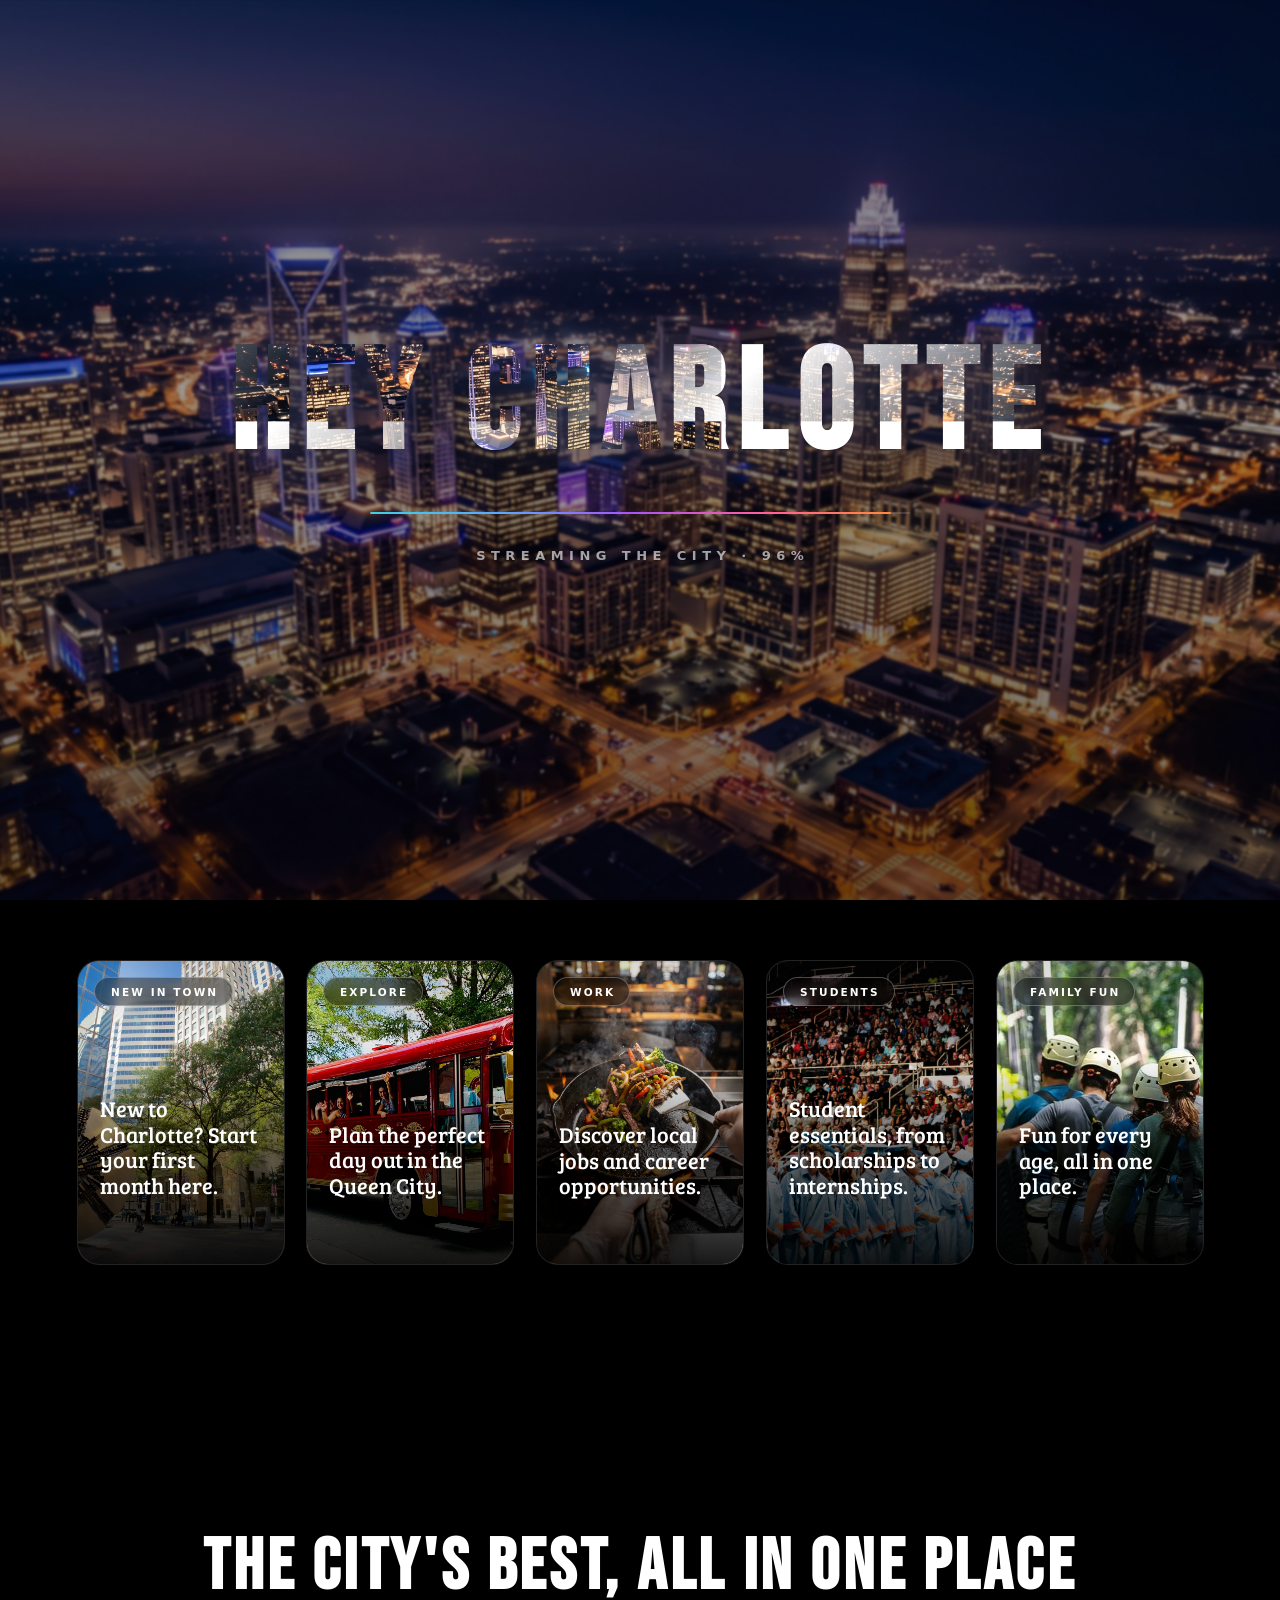
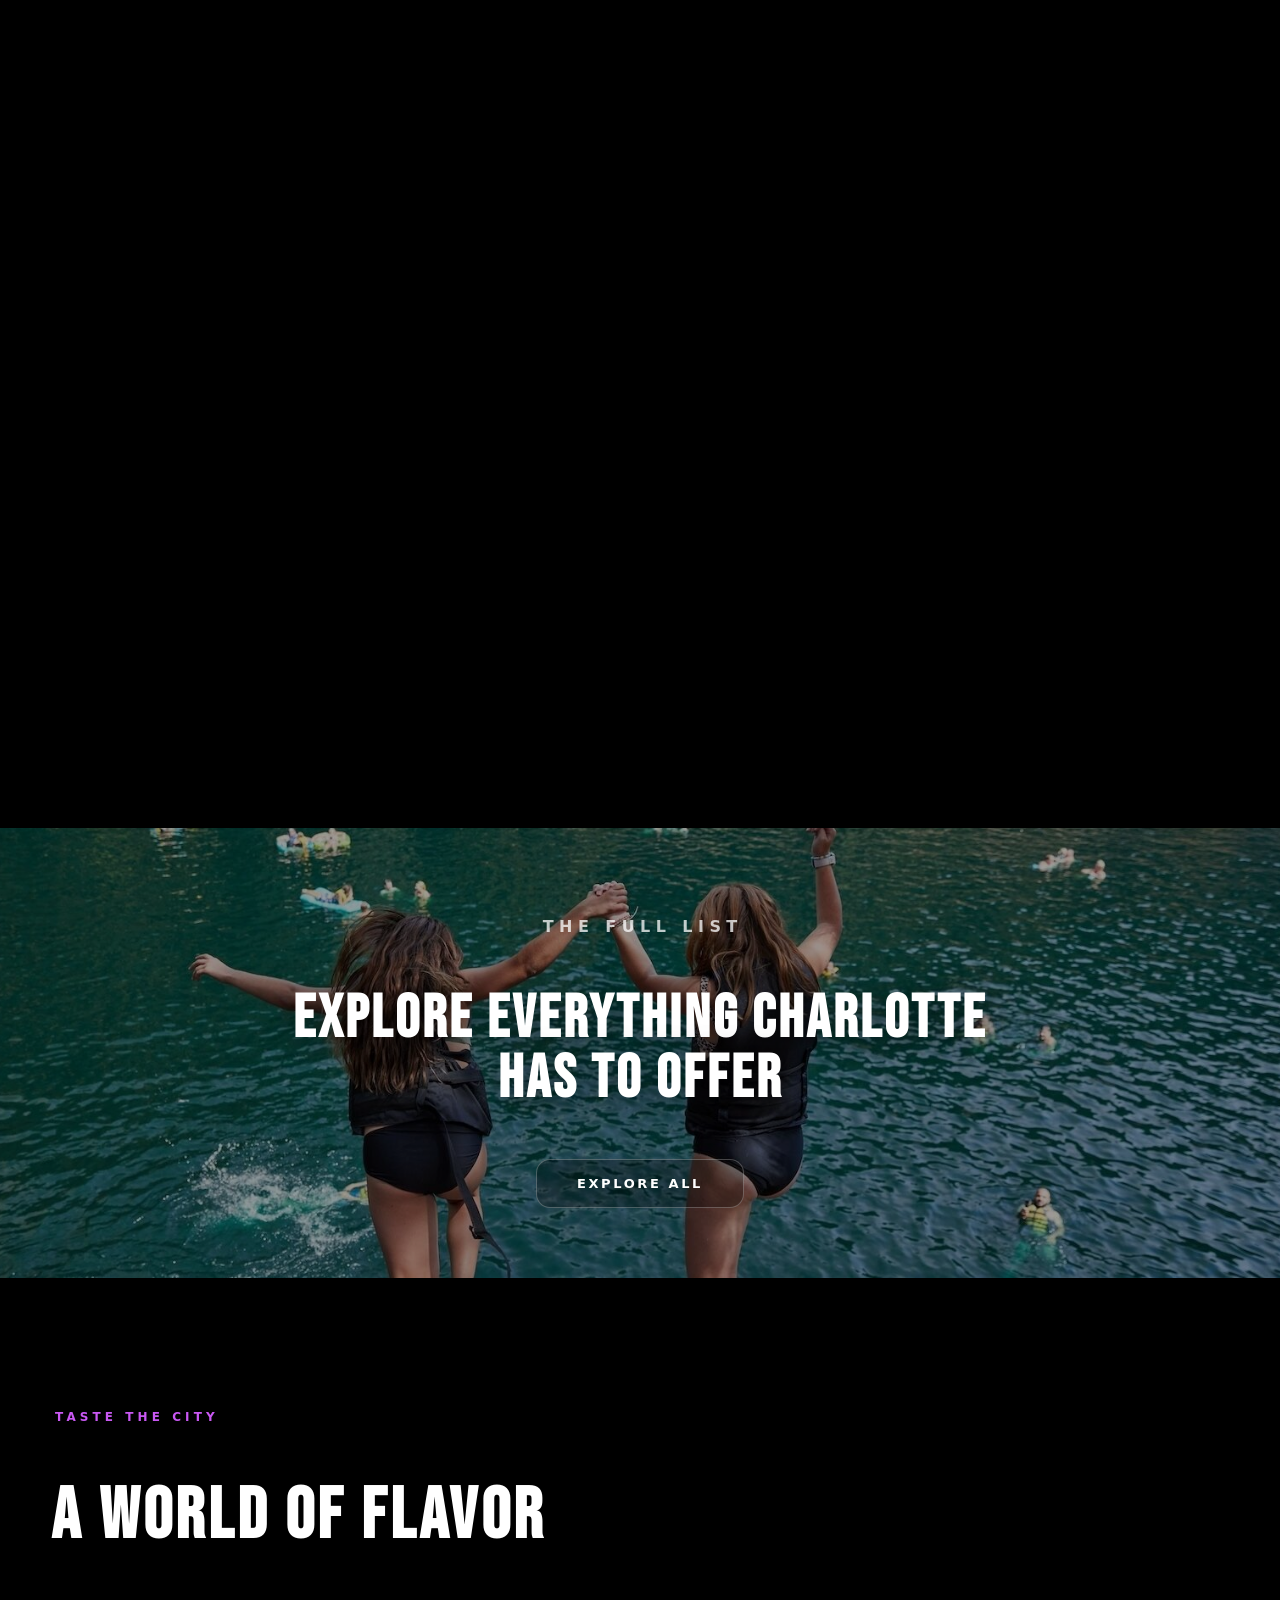
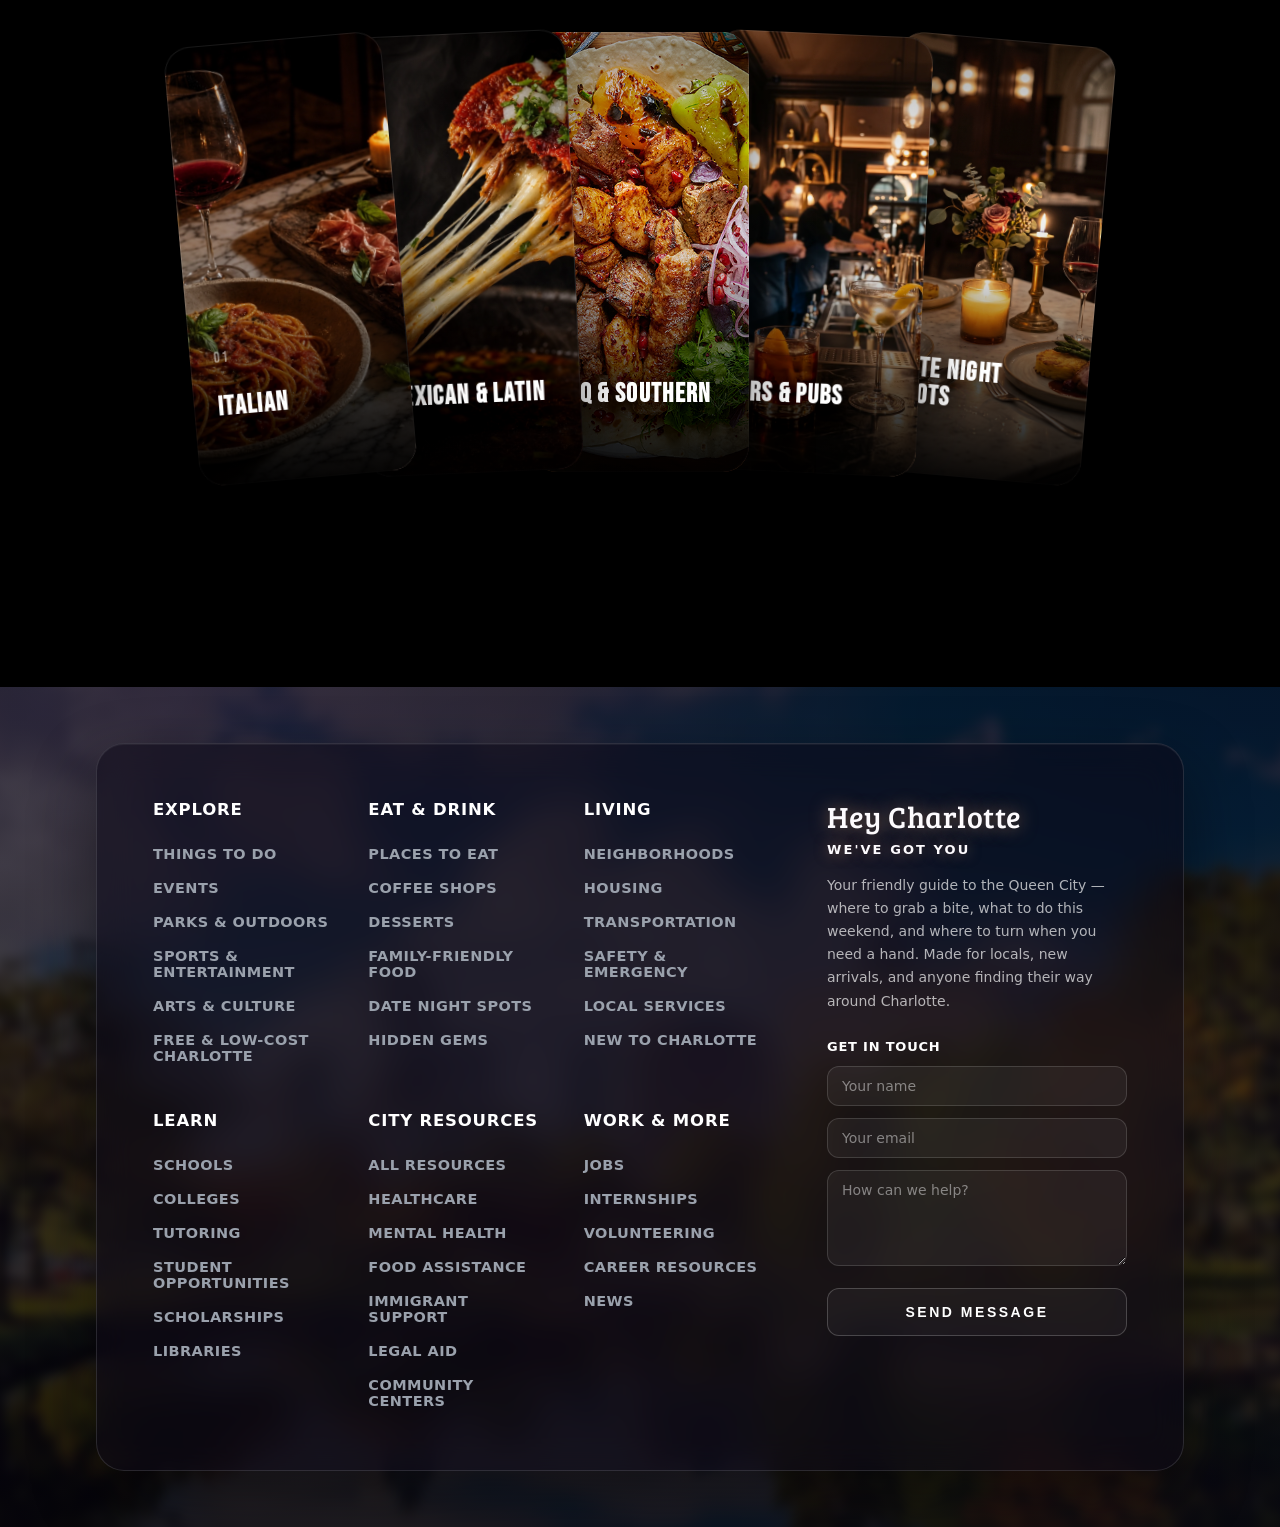
==== index.html @ 3447bddc "Slow down loader progress a bit" ====
<!doctype html>
<html lang="en">
<head>
    <meta charset="UTF-8" />
    <meta name="viewport" content="width=device-width, initial-scale=1.0" />
    <title>Hey Charlotte</title>

    <script async src="https://www.googletagmanager.com/gtag/js?id=G-CY5GRPGCYS"></script>
    <script>
        window.dataLayer = window.dataLayer || [];
        function gtag(){dataLayer.push(arguments);}
        gtag('js', new Date());

        gtag('config', 'G-CY5GRPGCYS');
    </script>

    <script type="application/ld+json">
        {
            "@context": "https://schema.org",
            "@type": "WebSite",
            "name": "Hey Charlotte",
            "alternateName": "HEY CLT",
            "url": "https://www.cltresourcehub.org/"
        }
    </script>

    <link rel="icon" href="/assets/img/icon.jpg" type="image/x-icon">
    <meta name="description" content=
            "Charlotte Resource Hub is a student-developed community resource hub highlighting local services,
            nonprofits, and programs available to residents across Charlotte, North Carolina." />

    <link rel="preconnect" href="https://fonts.googleapis.com">
    <link rel="preconnect" href="https://fonts.gstatic.com" crossorigin>
    <link href="https://fonts.googleapis.com/css2?family=Bebas+Neue&display=swap" rel="stylesheet">
    <link href="https://fonts.googleapis.com/css2?family=Bree+Serif&display=swap" rel="stylesheet">
    <link href="https://fonts.googleapis.com/css2?family=Archivo+Black&display=swap" rel="stylesheet">

    <link rel="stylesheet" href="/assets/css/core/global.css">
    <link rel="preload" href="/assets/img/loader.jpg" as="image" fetchpriority="high">
    <link rel="stylesheet" href="/assets/css/loader.css?v=3">
    <link rel="stylesheet" href="/assets/css/index.css">
    <link rel="stylesheet" href="/assets/css/things.css">
    <link rel="stylesheet" href="/assets/css/home.css">
    <link rel="stylesheet" href="/assets/css/cuisines.css">
    <link rel="stylesheet" href="/assets/css/explore-cta.css">
    <link rel="stylesheet" href="/assets/css/nav.css">
    <link rel="stylesheet" href="/assets/css/footer.css">
    <link rel="stylesheet" href="/assets/css/theme.css">
</head>

<body>

<div class="site-loader" id="siteLoader" style="--loader-img:url('/assets/img/loader.jpg')">
    <div class="loader-bg" aria-hidden="true"></div>
    <div class="loader-veil" aria-hidden="true"></div>
    <div class="loader-title">Hey Charlotte</div>
    <div class="loader-bar"><span id="loaderBarFill"></span></div>
    <div class="loader-status">Streaming the city &middot; <span id="loaderPct">0</span>%</div>
</div>
<script src="/assets/js/loader.js?v=4"></script>

<div class="scroll-progress" aria-hidden="true"><span class="scroll-progress__bar" id="scrollProgressBar"></span></div>

<section class="hero">
    <video id="heroVideoA" class="hero-video is-active" muted playsinline preload="auto" poster="assets/img/last-vid-frame.jpg">
        <source src="/assets/img/clt.mp4" type="video/mp4">
    </video>
    <video id="heroVideoB" class="hero-video" muted playsinline preload="auto">
        <source src="/assets/img/clt3.mp4" type="video/mp4">
    </video>

    <div id="siteNav"></div>

    <div class="hero-lyrics" id="heroLyrics" aria-hidden="true"></div>

    <div class="hero-controls">
        <button class="hero-ctrl" id="soundToggle" type="button" aria-label="Toggle sound" aria-pressed="false">
            <span class="ctrl-icon ctrl-icon--a">
                <svg viewBox="0 0 24 24" aria-hidden="true">
                    <path d="M4 9v6h4l5 4V5L8 9H4z" fill="currentColor"/>
                    <path d="M16 9.5l4 5M20 9.5l-4 5" fill="none" stroke="currentColor" stroke-width="2" stroke-linecap="round"/>
                </svg>
            </span>
            <span class="ctrl-icon ctrl-icon--b">
                <span class="eq" aria-hidden="true"><i></i><i></i><i></i><i></i></span>
            </span>
        </button>

        <button class="hero-ctrl" id="playToggle" type="button" aria-label="Pause or play video" aria-pressed="true">
            <span class="ctrl-icon ctrl-icon--a">
                <svg viewBox="0 0 24 24" aria-hidden="true">
                    <rect x="6" y="5" width="4" height="14" rx="1.5" fill="currentColor"/>
                    <rect x="14" y="5" width="4" height="14" rx="1.5" fill="currentColor"/>
                </svg>
            </span>
            <span class="ctrl-icon ctrl-icon--b">
                <svg viewBox="0 0 24 24" aria-hidden="true">
                    <path d="M8 5v14l11-7L8 5z" fill="currentColor"/>
                </svg>
            </span>
        </button>
    </div>

    <button class="hero-explore" id="heroExplore" type="button" aria-label="Explore">
        <span class="hero-explore__label">Explore</span>
        <span class="hero-explore__line" aria-hidden="true"></span>
    </button>
</section>

<section class="services" id="services" aria-label="Quick links">
    <div class="services-inner">
        <div class="services-grid" data-reveal-group>
            <a class="service-card" href="pages/home/new-to-charlotte.html">
                <span class="service-media" style="--svc-img:url('/assets/img/home/new-to-charlotte.jpg'); --svc-fallback:linear-gradient(160deg, #12244e, #000 78%)"></span>
                <span class="service-tag">New in Town</span>
                <div class="service-body">
                    <h3>New to Charlotte? Start your first month here.</h3>
                    <span class="service-go">Get Started
                        <svg viewBox="0 0 24 24" aria-hidden="true"><path d="M5 12h14M13 6l6 6-6 6" fill="none" stroke="currentColor" stroke-width="2" stroke-linecap="round" stroke-linejoin="round"/></svg>
                    </span>
                </div>
            </a>
            <a class="service-card" href="pages/home/visiting.html">
                <span class="service-media" style="--svc-img:url('/assets/img/home/tour.jpg'); --svc-fallback:linear-gradient(160deg, #123a4e, #000 78%)"></span>
                <span class="service-tag">Explore</span>
                <div class="service-body">
                    <h3>Plan the perfect day out in the Queen City.</h3>
                    <span class="service-go">Plan a Tour
                        <svg viewBox="0 0 24 24" aria-hidden="true"><path d="M5 12h14M13 6l6 6-6 6" fill="none" stroke="currentColor" stroke-width="2" stroke-linecap="round" stroke-linejoin="round"/></svg>
                    </span>
                </div>
            </a>
            <a class="service-card" href="pages/home/jobs.html">
                <span class="service-media" style="--svc-img:url('/assets/img/home/job.png'); --svc-fallback:linear-gradient(160deg, #124e2c, #000 78%)"></span>
                <span class="service-tag">Work</span>
                <div class="service-body">
                    <h3>Discover local jobs and career opportunities.</h3>
                    <span class="service-go">Find Work
                        <svg viewBox="0 0 24 24" aria-hidden="true"><path d="M5 12h14M13 6l6 6-6 6" fill="none" stroke="currentColor" stroke-width="2" stroke-linecap="round" stroke-linejoin="round"/></svg>
                    </span>
                </div>
            </a>
            <a class="service-card" href="pages/home/students.html">
                <span class="service-media" style="--svc-img:url('/assets/img/home/students2.jpg'); --svc-fallback:linear-gradient(160deg, #124e2c, #000 78%)"></span>
                <span class="service-tag">Students</span>
                <div class="service-body">
                    <h3>Student essentials, from scholarships to internships.</h3>
                    <span class="service-go">Student Life
                        <svg viewBox="0 0 24 24" aria-hidden="true"><path d="M5 12h14M13 6l6 6-6 6" fill="none" stroke="currentColor" stroke-width="2" stroke-linecap="round" stroke-linejoin="round"/></svg>
                    </span>
                </div>
            </a>
            <a class="service-card" href="pages/home/family-fun.html">
                <span class="service-media" style="--svc-img:url('/assets/img/home/family-fun.jpg'); --svc-fallback:linear-gradient(160deg, #124e2c, #000 78%)"></span>
                <span class="service-tag">Family Fun</span>
                <div class="service-body">
                    <h3>Fun for every age, all in one place.</h3>
                    <span class="service-go">SEE WHAT'S HAPPENING
                        <svg viewBox="0 0 24 24" aria-hidden="true"><path d="M5 12h14M13 6l6 6-6 6" fill="none" stroke="currentColor" stroke-width="2" stroke-linecap="round" stroke-linejoin="round"/></svg>
                    </span>
                </div>
            </a>
        </div>
    </div>
</section>

<section class="things" id="thingsToDo" aria-labelledby="thingsTitle">
    <div class="things-inner">
        <div class="things-head things-head--center" data-reveal>
            <div class="things-titlewrap">
                <h2 class="things-title" id="thingsTitle">The City's Best, All In One Place</h2>
            </div>
        </div>
        <div class="things-bar" data-reveal>
            <a class="things-seeall" href="pages/explore.html">
                <span>See All</span>
                <svg viewBox="0 0 24 24" aria-hidden="true"><path d="M5 12h14M13 6l6 6-6 6" fill="none" stroke="currentColor" stroke-width="2" stroke-linecap="round" stroke-linejoin="round"/></svg>
            </a>
        </div>

        <div class="things-grid" data-reveal-group>
            <a class="things-card things-card--sm" href="pages/things-to-do.html" style="--card-accent:#FF1493; --card-fallback:linear-gradient(160deg, #3a1240, #07060D 75%)">
                <span class="things-media" style="--card-img:url('/assets/img/things/carowinds.jpg')"></span>
                <span class="things-cat">After Dark</span>
                <div class="things-card-body">
                    <h3>Carowinds Nights</h3>
                </div>
            </a>
            <a class="things-card things-card--sm" href="pages/things-to-do.html" style="--card-accent:#FFC400; --card-fallback:linear-gradient(160deg, #4e2a12, #07060D 75%)">
                <span class="things-media" style="--card-img:url('/assets/img/things/south-park.jpg')"></span>
                <span class="things-cat">Shopping</span>
                <div class="things-card-body">
                    <h3>A Guide to SouthPark</h3>
                </div>
            </a>

            <a class="things-card things-card--feature" href="pages/things-to-do.html" style="--card-accent:#00F5FF; --card-fallback:linear-gradient(160deg, #12244e, #07060D 75%)">
                <span class="things-media" style="--card-img:url('/assets/img/things/50-things-to-do-summer.png')"></span>
                <span class="things-cat">Things to Do</span>
                <div class="things-card-body">
                    <h3>45 of the Hottest Things to Do This Summer</h3>
                </div>
            </a>

            <a class="things-card things-card--sm" href="pages/parks-outdoors.html" style="--card-accent:#00FFD5; --card-fallback:linear-gradient(160deg, #123a4e, #07060D 75%)">
                <span class="things-media" style="--card-img:url('/assets/img/things/whitewater.jpg')"></span>
                <span class="things-cat">Outdoors</span>
                <div class="things-card-body">
                    <h3>Experience the Whitewater Center</h3>
                </div>
            </a>
            <a class="things-card things-card--sm" href="pages/sports-entertainment.html" style="--card-accent:#FF6A00; --card-fallback:linear-gradient(160deg, #4e1212, #07060D 75%)">
                <span class="things-media" style="--card-img:url('/assets/img/things/nascar.png')"></span>
                <span class="things-cat">Racing</span>
                <div class="things-card-body">
                    <h3>A Day at the Speedway</h3>
                </div>
            </a>
        </div>
    </div>
</section>

<section class="explore-cta" aria-labelledby="exploreCtaTitle">
    <div class="explore-cta__bg" aria-hidden="true"></div>
    <div class="explore-cta__inner" data-reveal>
        <p class="explore-cta__eyebrow">The Full List</p>
        <h2 id="exploreCtaTitle">Explore Everything Charlotte Has To Offer</h2>
        <a class="explore-cta__btn" href="pages/explore.html">
            Explore All
        </a>
    </div>
</section>

<section class="cuisines" id="cuisines" aria-labelledby="cuisinesTitle">
    <div class="cuisines-inner">
        <div class="cuisines-head" data-reveal>
            <p class="cuisines-eyebrow">Taste The City</p>
            <h2 class="cuisines-title" id="cuisinesTitle">A World of Flavor</h2>
        </div>

        <div class="cuisines-stack">
            <a class="cuisine-card" href="pages/places-to-eat.html?cuisine=italian" style="--cz-fallback:linear-gradient(160deg, #6b2f14, #0a0a0a 80%)">
                <span class="cuisine-media" style="--cz-img:url('/assets/img/cuisines/italian.jpg')"></span>
                <div class="cuisine-body">
                    <span class="cuisine-num">01</span>
                    <h3>Italian</h3>
                    <span class="cuisine-go">Explore <svg viewBox="0 0 24 24" aria-hidden="true"><path d="M5 12h14M13 6l6 6-6 6" fill="none" stroke="currentColor" stroke-width="2" stroke-linecap="round" stroke-linejoin="round"/></svg></span>
                </div>
            </a>
            <a class="cuisine-card" href="pages/places-to-eat.html?cuisine=mexican-latin" style="--cz-fallback:linear-gradient(160deg, #4e3a12, #0a0a0a 80%)">
                <span class="cuisine-media" style="--cz-img:url('/assets/img/cuisines/mexican.jpg')"></span>
                <div class="cuisine-body">
                    <span class="cuisine-num">02</span>
                    <h3>Mexican & Latin</h3>
                    <span class="cuisine-go">Explore <svg viewBox="0 0 24 24" aria-hidden="true"><path d="M5 12h14M13 6l6 6-6 6" fill="none" stroke="currentColor" stroke-width="2" stroke-linecap="round" stroke-linejoin="round"/></svg></span>
                </div>
            </a>
            <a class="cuisine-card" href="pages/places-to-eat.html?cuisine=eastern-european" style="--cz-fallback:linear-gradient(160deg, #4e2412, #0a0a0a 80%)">
                <span class="cuisine-media" style="--cz-img:url('/assets/img/cuisines/russian.jpg')"></span>
                <div class="cuisine-body">
                    <span class="cuisine-num">03</span>
                    <h3>BBQ & Southern</h3>
                    <span class="cuisine-go">Explore <svg viewBox="0 0 24 24" aria-hidden="true"><path d="M5 12h14M13 6l6 6-6 6" fill="none" stroke="currentColor" stroke-width="2" stroke-linecap="round" stroke-linejoin="round"/></svg></span>
                </div>
            </a>
            <a class="cuisine-card" href="pages/places-to-eat.html?cuisine=american" style="--cz-fallback:linear-gradient(160deg, #2f2f2f, #0a0a0a 80%)">
                <span class="cuisine-media" style="--cz-img:url('/assets/img/cuisines/bar.jpg')"></span>
                <div class="cuisine-body">
                    <span class="cuisine-num">04</span>
                    <h3>Bars & Pubs</h3>
                    <span class="cuisine-go">Explore <svg viewBox="0 0 24 24" aria-hidden="true"><path d="M5 12h14M13 6l6 6-6 6" fill="none" stroke="currentColor" stroke-width="2" stroke-linecap="round" stroke-linejoin="round"/></svg></span>
                </div>
            </a>
            <a class="cuisine-card" href="pages/places-to-eat.html?cuisine=asian" style="--cz-fallback:linear-gradient(160deg, #14324e, #0a0a0a 80%)">
                <span class="cuisine-media" style="--cz-img:url('/assets/img/cuisines/date-night.png')"></span>
                <div class="cuisine-body">
                    <span class="cuisine-num">05</span>
                    <h3>Date Night Spots</h3>
                    <span class="cuisine-go">Explore <svg viewBox="0 0 24 24" aria-hidden="true"><path d="M5 12h14M13 6l6 6-6 6" fill="none" stroke="currentColor" stroke-width="2" stroke-linecap="round" stroke-linejoin="round"/></svg></span>
                </div>
            </a>
        </div>
    </div>
</section>

<!--<section class="events" id="featuredEvents" aria-labelledby="eventsTitle">-->
<!--    <div class="events-inner">-->
<!--        <div class="events-head" data-reveal>-->
<!--            <h2 class="events-title" id="eventsTitle">Featured Events</h2>-->
<!--        </div>-->
<!--        <div class="events-rule" aria-hidden="true" data-reveal></div>-->

<!--        <div class="events-grid" data-reveal-group>-->
<!--            <a class="event-card" href="pages/events.html">-->
<!--                <span class="event-date"><strong>JUL</strong><span>Weekends</span></span>-->
<!--                <div class="event-body">-->
<!--                    <h3>River Jam</h3>-->
<!--                    <p>Free outdoor concerts on the river all summer long, with food trucks and sunset paddling.</p>-->
<!--                </div>-->
<!--            </a>-->
<!--            <a class="event-card" href="pages/events.html">-->
<!--                <span class="event-date"><strong>AUG</strong><span>16–17</span></span>-->
<!--                <div class="event-body">-->
<!--                    <h3>Charlotte Pride Festival &amp; Parade</h3>-->
<!--                    <p>One of the Southeast's largest pride celebrations takes over Uptown with two days of music and community.</p>-->
<!--                </div>-->
<!--            </a>-->
<!--            <a class="event-card" href="pages/events.html">-->
<!--                <span class="event-date"><strong>SEP</strong><span>4–7</span></span>-->
<!--                <div class="event-body">-->
<!--                    <h3>Yiasou Greek Festival</h3>-->
<!--                    <p>A Labor Day weekend tradition of Greek food, dancing, and music at Holy Trinity Cathedral.</p>-->
<!--                </div>-->
<!--            </a>-->
<!--            <a class="event-card" href="pages/events.html">-->
<!--                <span class="event-date"><strong>SEP</strong><span>18–20</span></span>-->
<!--                <div class="event-body">-->
<!--                    <h3>Festival In The Park</h3>-->
<!--                    <p>Local artists, makers, and live performances fill Freedom Park for one of the city's oldest festivals.</p>-->
<!--                </div>-->
<!--            </a>-->
<!--            <a class="event-card" href="pages/events.html">-->
<!--                <span class="event-date"><strong>OCT</strong><span>11</span></span>-->
<!--                <div class="event-body">-->
<!--                    <h3>Bank Of America Roval 400</h3>-->
<!--                    <p>NASCAR playoff weekend on the Roval — road course meets oval at Charlotte Motor Speedway.</p>-->
<!--                </div>-->
<!--            </a>-->
<!--            <a class="event-card" href="pages/events.html">-->
<!--                <span class="event-date"><strong>OCT</strong><span>Weekends</span></span>-->
<!--                <div class="event-body">-->
<!--                    <h3>Carolina Renaissance Festival</h3>-->
<!--                    <p>Jousting, turkey legs, and a 16th-century village return for weekends through late November.</p>-->
<!--                </div>-->
<!--            </a>-->
<!--        </div>-->
<!--    </div>-->
<!--</section>-->

<div id="siteFooter"></div>

<button class="to-top" id="toTop" type="button" aria-label="Back to top">
    <svg viewBox="0 0 24 24" aria-hidden="true"><path d="M12 19V5M6 11l6-6 6 6" fill="none" stroke="currentColor" stroke-width="2" stroke-linecap="round" stroke-linejoin="round"/></svg>
</button>

<script src="/assets/js/core/includes.footer.js" defer></script>
<script src="/assets/js/core/includes.nav.js" defer></script>
<script src="/assets/js/hero/hero-video.js" defer></script>
<script src="/assets/js/hero/hero-scroll.js" defer></script>
<script src="/assets/js/hero/hero-lyrics.js" defer></script>
<script src="/assets/js/home.js" defer></script>
<script src="/assets/js/theme.js" defer></script>

</body>
</html>
---- assets/css/core/global.css ----
:root{
    --blue:#163a73;
    --blue2:#0a1f44;
    --give:#e8b24f;
    --involved:#1f5aa8;

    /* borders used in newsletter form */
    --hub-newsletter-border: rgba(255,255,255,.38);
    --hub-newsletter-border-hover: rgba(255,255,255,.55);
    --hub-newsletter-border-focus: rgba(255,255,255,.85);

    /* Layout */
    --max:1200px;
    --pad:clamp(16px,3vw,28px);
    --font: ui-sans-serif, system-ui, -apple-system, Segoe UI, Roboto, Arial, sans-serif;
}

*{
    box-sizing:border-box;
}

body{
    margin:0;
    font-family:var(--font);
    background:#000;
}

html, body{
    overflow-x: hidden;
}

a{
    text-decoration: none;
    color: inherit;
}

.container{
    width:min(var(--max), calc(100% - 2*var(--pad)));
    margin:0 auto;
}

.sr-only{
    position:absolute;
    width:1px;
    height:1px;
    padding:0;
    margin:-1px;
    overflow:hidden;
    clip:rect(0,0,0,0);
    white-space:nowrap;
    border:0;
}

.hidden {
    display: none !important;
}

.btn{
    height:42px;
    padding:0 18px;
    font-weight:900;
    font-size:13px;
    text-transform:uppercase;
    border:none;
}

body.no-hero .hero-top{
    background: transparent;
    position: sticky;
    top: 0;
    z-index: 999;
    isolation: isolate;
}

body.no-hero .hero-top::before{
    content:"";
    position:absolute;
    inset:0;
    z-index:-2;

    background:
            linear-gradient(
                    90deg,
                    rgba(0,0,0,.58) 0%,
                    rgba(0,0,0,.34) 45%,
                    rgba(0,0,0,.18) 75%,
                    rgba(0,0,0,.10) 100%
            ),
            url("/assets/img/homepage1.jpg") top center / 120% no-repeat;

    transform: scale(1.06);
    filter: saturate(1.06) contrast(1.06) blur(7px);
}

body.no-hero .hero-top::after{
    content:"";
    position:absolute;
    inset:0;
    z-index:-1;

    background: rgba(0,0,0,.42);
    backdrop-filter: blur(26px);
    -webkit-backdrop-filter: blur(26px);

    box-shadow:
            0 18px 40px rgba(0,0,0,.30),
            inset 0 1px 0 rgba(255,255,255,.08);
}

html { scroll-behavior: smooth; }
---- assets/css/loader.css ----
.site-loader{
    position:fixed;
    inset:0;
    z-index:10001;
    display:flex;
    flex-direction:column;
    align-items:center;
    justify-content:center;
    gap:34px;
    background:#08040f;
    overflow:hidden;
    transition:opacity .6s ease, visibility .6s ease;
    --p:0;
}

.site-loader.done{
    opacity:0;
    visibility:hidden;
    pointer-events:none;
}

body.is-loading{
    overflow:hidden;
}

.loader-bg{
    position:absolute;
    inset:0;
    z-index:0;
    background-image:var(--loader-img);
    background-size:cover;
    background-position:center;
    opacity:calc(var(--p) * 0.9);
    filter:blur(calc((1 - var(--p)) * 26px)) saturate(calc(0.7 + var(--p) * 0.4));
    transform:scale(calc(1.1 - var(--p) * 0.1));
    will-change:opacity, filter, transform;
}

.loader-bg::after{
    content:"";
    position:absolute;
    inset:0;
    background:linear-gradient(180deg, rgba(8,4,15,.5) 0%, rgba(8,4,15,.28) 45%, rgba(8,4,15,.55) 100%);
}

.loader-veil{
    position:absolute;
    inset:0;
    z-index:1;
    pointer-events:none;
    overflow:hidden;
}

.loader-veil::before{
    content:"";
    position:absolute;
    top:0;
    left:0;
    width:300%;
    height:300%;
    background-image:linear-gradient(135deg,
    rgba(8,4,15,0) 0%,
    rgba(8,4,15,0) 38%,
    #08040f 58%,
    #08040f 100%);
    transform:translate3d(calc((var(--p) - 1) * 66.6667%), calc((var(--p) - 1) * 66.6667%), 0);
    will-change:transform;
}

.loader-title{
    position:relative;
    z-index:2;
    font-family:"Bebas Neue", "Archivo Black", system-ui, sans-serif;
    font-size:clamp(56px, 11vw, 150px);
    font-weight:700;
    letter-spacing:.08em;
    line-height:1;
    text-transform:uppercase;
    white-space:nowrap;
    background-image:
            linear-gradient(135deg,
            #ffffff 0%, #ffffff 14%,
            rgba(255,255,255,0) 28%, rgba(255,255,255,0) 42%,
            #ffffff 56%, #ffffff 70%,
            rgba(255,255,255,0) 84%, rgba(255,255,255,0) 92%,
            #ffffff 100%),
            var(--loader-img);
    background-size:300% 300%, cover;
    background-position:120% 120%, center;
    background-repeat:repeat, no-repeat;
    -webkit-background-clip:text;
    background-clip:text;
    -webkit-text-fill-color:transparent;
    color:transparent;
    filter:drop-shadow(0 0 26px rgba(140,165,255,.25)) drop-shadow(0 6px 30px rgba(0,0,0,.5));
    animation:loaderImgWave 5s linear infinite;
}

@keyframes loaderImgWave{
    from{ background-position:120% 120%, center; }
    to{ background-position:-60% -60%, center; }
}

.loader-bar{
    position:relative;
    z-index:2;
    width:min(46vw, 540px);
    height:2px;
    border-radius:2px;
    background:rgba(255,255,255,.14);
    overflow:hidden;
}

.loader-bar span{
    display:block;
    height:100%;
    width:100%;
    border-radius:inherit;
    background:linear-gradient(90deg, #3fd0e0, #5aa9ff, #a855f7, #ff5f9e, #ff8a3d);
    transform:scaleX(0);
    transform-origin:left center;
    will-change:transform;
}

.loader-status{
    position:relative;
    z-index:2;
    font-family:system-ui, "Segoe UI", sans-serif;
    font-size:13px;
    font-weight:800;
    letter-spacing:.42em;
    text-indent:.42em;
    text-transform:uppercase;
    color:rgba(255,255,255,.62);
    text-shadow:0 2px 14px rgba(0,0,0,.6);
}

@media (prefers-reduced-motion: reduce){
    .loader-title{ animation:none; background-position:50% 50%, center; }
}
---- assets/css/index.css ----
.hero{
    position: relative;
    min-height: 100svh;
    overflow: hidden;
    background:#000;
    display: flex;
    flex-direction: column;
}

.hero-video{
    position:absolute;
    inset:0;
    width:100%;
    height:100%;
    object-fit:cover;
    z-index:0;
    pointer-events:none;
    filter: saturate(1.05) contrast(1.05);
    opacity:0;
    transition:opacity .7s ease;
}

.hero-video.is-active{
    opacity:1;
}

.hero::before{
    content:"";
    position:absolute;
    inset:0;
    z-index:1;
    pointer-events:none;
    background:
            linear-gradient(
                    90deg,
                    rgba(0,0,0,.75) 0%,
                    rgba(0,0,0,.45) 35%,
                    rgba(0,0,0,.15) 65%,
                    rgba(0,0,0,.05) 100%
            );
}

.hero::after{
    content:"";
    position:absolute;
    inset:0;
    z-index:2;
    pointer-events:none;
    background:
            radial-gradient(1200px 600px at 30% 30%, rgba(232,178,79,.12), transparent 55%),
            radial-gradient(900px 500px at 70% 80%, rgba(22,58,115,.18), transparent 60%),
            radial-gradient(1400px 800px at 50% 50%, rgba(0,0,0,.05), rgba(0,0,0,.55));
}

.hero-controls{
    position:absolute;
    left:28px;
    bottom:28px;
    z-index:5;
    display:flex;
    gap:14px;
    pointer-events:auto;
}

.hero-ctrl{
    position:relative;
    width:52px;
    height:52px;
    border-radius:50%;
    border:1.5px solid rgba(255,255,255,.25);
    background:rgba(22,12,38,.42);
    backdrop-filter:blur(10px);
    color:#fff;
    cursor:pointer;
    display:grid;
    place-items:center;
    box-shadow:0 10px 26px rgba(0,0,0,.35);
    transition:transform .2s ease, background .2s ease, border-color .2s ease, box-shadow .2s ease;
    animation:ctrlFloat 3.4s ease-in-out infinite;
}

.hero-ctrl:nth-of-type(2){
    animation-delay:-1.7s;
}

.hero-ctrl:hover{
    border-color:#F0A868;
    background:rgba(34,24,14,.5);
    box-shadow:0 12px 30px rgba(0,0,0,.4), 0 0 24px rgba(240,168,104,.4);
}

@keyframes ctrlFloat{
    0%, 100%{ transform:scale(1); }
    50%{ transform:scale(1.06); }
}


#soundToggle.is-alt{
    border-color:#F0A868;
    box-shadow:0 12px 30px rgba(0,0,0,.32), 0 0 20px rgba(240,168,104,.5);
}

.hero-ctrl:focus-visible{
    outline:2px solid rgba(232,178,79,.9);
    outline-offset:3px;
}

.hero-ctrl.pop{
    animation:ctrlPop .34s ease;
}

@keyframes ctrlPop{
    0%{ transform:scale(1); }
    40%{ transform:scale(.84); }
    100%{ transform:scale(1); }
}

.ctrl-icon{
    position:absolute;
    inset:0;
    display:grid;
    place-items:center;
    transition:opacity .28s ease, transform .28s ease;
}

.ctrl-icon svg{
    width:22px;
    height:22px;
    display:block;
}

.ctrl-icon--b{
    opacity:0;
    transform:rotate(-90deg) scale(.55);
}

.hero-ctrl.is-alt .ctrl-icon--a{
    opacity:0;
    transform:rotate(90deg) scale(.55);
}

.hero-ctrl.is-alt .ctrl-icon--b{
    opacity:1;
    transform:rotate(0) scale(1);
}

.eq{
    display:flex;
    align-items:flex-end;
    gap:2.5px;
    height:20px;
}

.eq i{
    width:3px;
    height:100%;
    border-radius:2px;
    background:linear-gradient(180deg, #F7C39A 0%, #E8933F 100%);
    transform:scaleY(.3);
    transform-origin:bottom;
}

.hero-ctrl.is-alt .eq i{
    animation:eqBar .9s ease-in-out infinite;
}

.hero-ctrl.is-alt .eq i:nth-child(1){ animation-duration:.72s; animation-delay:-.20s; }
.hero-ctrl.is-alt .eq i:nth-child(2){ animation-duration:1.08s; animation-delay:-.42s; }
.hero-ctrl.is-alt .eq i:nth-child(3){ animation-duration:.84s; animation-delay:-.10s; }
.hero-ctrl.is-alt .eq i:nth-child(4){ animation-duration:.96s; animation-delay:-.34s; }

@keyframes eqBar{
    0%,100%{ transform:scaleY(.28); }
    50%{ transform:scaleY(1); }
}

.scroll-progress{
    position: fixed;
    top: 0;
    left: 0;
    width: 100%;
    height: 3px;
    z-index: 10000;
    pointer-events: none;
    background: rgba(255,255,255,.04);
}

.scroll-progress__bar{
    display: block;
    height: 100%;
    width: 0;
    background: #F0A868;
    box-shadow: 0 0 10px rgba(240,168,104,.5);
    transition: width .1s linear;
}

.hero-explore{
    position: absolute;
    left: 50%;
    bottom: 26px;
    transform: translateX(-50%);
    z-index: 5;
    display: flex;
    flex-direction: column;
    align-items: center;
    gap: 12px;
    padding: 6px 10px;
    border: 0;
    background: transparent;
    color: rgba(255,255,255,.78);
    cursor: pointer;
    transition: color .2s ease, transform .2s ease;
}

.hero-explore:hover{
    color: #fff;
    transform: translateX(-50%) translateY(-2px);
}

.hero-explore:focus-visible{
    outline: 2px solid rgba(232,178,79,.9);
    outline-offset: 4px;
    border-radius: 10px;
}

.hero-explore__label{
    font-size: 12px;
    font-weight: 700;
    letter-spacing: .34em;
    text-transform: uppercase;
    padding-left: .34em;
    text-shadow: 0 2px 14px rgba(0,0,0,.55);
}

.hero-explore__line{
    width: 2px;
    height: 42px;
    border-radius: 2px;
    background: linear-gradient(180deg, rgba(90,169,255,0), #5aa9ff 55%, #8ec5ff);
    box-shadow: 0 0 12px rgba(90,169,255,.85);
    animation: exploreBlink 1.6s ease-in-out infinite;
}

@keyframes exploreBlink{
    0%, 100%{ opacity: .2; }
    50%{ opacity: 1; }
}

@media (prefers-reduced-motion: reduce){
    .hero-ctrl,
    .ctrl-icon{ transition:none; }
    .hero-ctrl.pop{ animation:none; }
    .eq i{ animation:none !important; transform:scaleY(.6); }
    .hero-ctrl{ animation:none; }
    .hero-explore__line{ animation:none; opacity:.85; }
    .scroll-progress__bar{ transition:none; }
}

@media (max-width: 900px){
    .hero-controls{ left:16px; bottom:16px; gap:12px; }
    .hero-ctrl{ width:46px; height:46px; }
    .hero-explore{ bottom:18px; }
    .hero-explore__line{ height:34px; }
}

.hero-lyrics{
    position:absolute;
    inset:0;
    z-index:2;
    display:flex;
    flex-direction:column;
    align-items:center;
    justify-content:center;
    gap:2px;
    pointer-events:none;
    font-family:"Archivo Black", system-ui, sans-serif;
    font-size:clamp(26px, 5vw, 62px);
    text-align:center;
    transition:opacity .3s ease;
}

.clt-slot{
    line-height:.9;
    will-change:transform;
}

.clt-word{
    display:inline-block;
    font-weight:400;
    text-transform:uppercase;
    letter-spacing:.005em;
    opacity:0;
    transform:scale(.2);
    text-shadow:0 4px 26px rgba(0,0,0,.6);
    animation:cltPop .62s cubic-bezier(.2,1.5,.32,1) both;
    will-change:transform, opacity;
}

@keyframes cltPop{
    0%{ opacity:0; transform:scale(.2) translateY(18px); }
    55%{ opacity:1; transform:scale(1.14) translateY(0); }
    78%{ transform:scale(.95); }
    100%{ opacity:1; transform:scale(1); }
}

@media (prefers-reduced-motion: reduce){
    .clt-word{ animation:cltFade .4s ease both; transform:none; }
    @keyframes cltFade{ from{ opacity:0; } to{ opacity:1; } }
}

.hero-lyrics.is-paused .clt-word{
    animation-play-state: paused;
}
---- assets/css/things.css ----
.things{
    position:relative;
    background:#000000;
    padding:110px 0 120px;
    overflow:hidden;
    color:#fff;
}

.things-inner{
    width:min(85%, 1280px);
    margin:0 auto;
}

.things-head{
    margin-bottom:44px;
}

.things-head--center{
    text-align:center;
    margin-bottom:18px;
}

.things-head--center[data-reveal]{
    opacity:1;
    transform:none;
}

.things-titlewrap{
    overflow:hidden;
    padding-bottom:8px;
}

.things-head--center .things-title{
    transform:translateY(118%) skewY(3deg);
    letter-spacing:.24em;
    transition:transform 1.05s cubic-bezier(.16,.84,.28,1), letter-spacing 1.4s cubic-bezier(.16,.84,.28,1), filter 1.05s ease;
}

.things-head--center.is-revealed .things-title{
    transform:none;
    letter-spacing:.05em;
}

.things-bar{
    display:flex;
    justify-content:flex-start;
    margin-bottom:26px;
}

.things-seeall{
    position:relative;
    display:inline-flex;
    align-items:center;
    gap:10px;
    padding:6px 2px;
    font-size:13px;
    font-weight:800;
    letter-spacing:.26em;
    text-transform:uppercase;
    text-decoration:none;
    color:rgba(255,255,255,.72);
    transition:color .25s ease;
}

.things-seeall svg{
    width:20px;
    height:20px;
    transition:transform .25s ease;
}

.things-seeall::after{
    content:"";
    position:absolute;
    left:0;
    right:0;
    bottom:0;
    height:2px;
    border-radius:2px;
    background:linear-gradient(90deg, #3fd0e0, #5aa9ff, #a855f7, #ff5f9e, #ff8a3d);
    transform:scaleX(0);
    transform-origin:left center;
    transition:transform .28s ease;
}

.things-seeall:hover{
    color:#fff;
}

.things-seeall:hover svg{
    transform:translateX(6px);
}

.things-seeall:hover::after{
    transform:scaleX(1);
}

.things-eyebrow{
    font-size:12px;
    font-weight:800;
    letter-spacing:.32em;
    text-transform:uppercase;
    text-indent:.32em;
    color:rgba(255,255,255,.5);
    margin-bottom:14px;
}

.things-title{
    font-family:"Bebas Neue", "Archivo Black", system-ui, sans-serif;
    font-weight:700;
    font-size:clamp(40px, 5.6vw, 72px);
    line-height:.96;
    letter-spacing:.05em;
    text-transform:uppercase;
    color:#FFFFFF;
}

.things-sub{
    margin-top:14px;
    max-width:52ch;
    font-size:15.5px;
    line-height:1.65;
    color:rgba(255,255,255,.58);
}

.things-grid{
    display:grid;
    grid-template-columns:1fr 1.5fr 1fr;
    grid-template-rows:1fr 1fr;
    gap:24px;
}

.things-card--sm{
    aspect-ratio:auto;
    min-height:clamp(230px, 21vw, 300px);
}

.things-card--feature{
    grid-column:2;
    grid-row:1 / span 2;
    aspect-ratio:auto;
}

.things-card--feature h3{
    font-size:clamp(28px, 2.9vw, 44px);
}

.things-card{
    position:relative;
    border-radius:22px;
    overflow:hidden;
    border:1px solid rgba(255,255,255,.1);
    background:#0a0a0a;
    text-decoration:none;
    color:#fff;
    isolation:isolate;
    transition:transform .28s ease, border-color .28s ease, box-shadow .28s ease;
}


.things-card:hover{
    transform:translateY(-6px);
    border-color:rgba(255,255,255,.24);
    box-shadow:0 30px 60px rgba(0,0,0,.5), 0 0 34px rgba(168,85,247,.16);
}

.things-media{
    position:absolute;
    inset:0;
    z-index:0;
    background-image:var(--card-img, none), var(--card-fallback);
    background-size:cover;
    background-position:center;
    transition:transform .5s ease;
}

.things-card:hover .things-media{
    transform:scale(1.05);
}

.things-card::after{
    content:"";
    position:absolute;
    inset:0;
    z-index:1;
    background:linear-gradient(180deg, rgba(7,6,13,0) 45%, rgba(7,6,13,.45) 72%, rgba(7,6,13,.88) 100%);
    pointer-events:none;
}

.things-card-body{
    position:absolute;
    left:0;
    right:0;
    bottom:0;
    z-index:2;
    padding:26px 28px 24px;
}

.things-cat{
    position:absolute;
    top:16px;
    left:16px;
    z-index:2;
    display:inline-block;
    font-size:11px;
    font-weight:800;
    letter-spacing:.2em;
    text-transform:uppercase;
    text-indent:.2em;
    color:#fff;
    padding:9px 16px 8px;
    border-radius:999px;
    border:1px solid rgba(255,255,255,.28);
    background:rgba(7,6,13,.42);
    backdrop-filter:blur(8px);
    text-shadow:none;
}

.things-card h3{
    position:relative;
    display:inline-block;
    font-family:"Bebas Neue", "Archivo Black", system-ui, sans-serif;
    font-size:clamp(26px, 2.4vw, 40px);
    font-weight:700;
    letter-spacing:.05em;
    line-height:1;
    text-transform:uppercase;
    text-shadow:0 4px 22px rgba(0,0,0,.6);
}

@media (prefers-reduced-motion: reduce){
    .things-title{ animation:none; }
    .things-head--center .things-title{ transform:none; letter-spacing:.05em; transition:none; }
    .things-card,
    .things-media{ transition:none; }
}

@media (max-width: 980px){
    .things{ padding:80px 0 90px; }
    .things-inner{ width:min(92%, 1280px); }
    .things-grid{
        grid-template-columns:1fr 1fr;
        grid-template-rows:none;
        grid-auto-rows:clamp(240px, 36vw, 340px);
        gap:18px;
    }
    .things-card--feature{
        grid-column:1 / 3;
        grid-row:auto;
    }
    .things-card--feature h3{ font-size:clamp(26px, 4vw, 40px); }
    .things-card--sm{ min-height:0; }
}

@media (max-width: 560px){
    .things-grid{ grid-template-columns:1fr; grid-auto-rows:min(72vw, 340px); }
    .things-card--feature{ grid-column:1; }
}

.events{
    position:relative;
    background:#000000;
    padding:20px 0 120px;
    color:#fff;
}

.events-inner{
    width:min(88%, 1320px);
    margin:0 auto;
}

.events-head{
    margin-bottom:24px;
}

.events-title{
    font-family:"Bebas Neue", "Archivo Black", system-ui, sans-serif;
    font-size:clamp(40px, 5.6vw, 72px);
    font-weight:700;
    letter-spacing:.04em;
    line-height:1;
    text-transform:uppercase;
    color:#fff;
}

.events-rule{
    height:2px;
    background:rgba(255,255,255,.85);
    margin-bottom:40px;
}

.events-grid{
    display:grid;
    grid-template-columns:1fr 1fr;
    gap:36px 56px;
}

.event-card{
    display:flex;
    gap:26px;
    align-items:flex-start;
    text-decoration:none;
    color:#fff;
}

.event-date{
    flex:0 0 auto;
    width:92px;
    height:92px;
    border-radius:50%;
    border:2px solid rgba(255,255,255,.85);
    display:flex;
    flex-direction:column;
    align-items:center;
    justify-content:center;
    gap:1px;
}

.event-date strong{
    font-family:"Bebas Neue", "Archivo Black", system-ui, sans-serif;
    font-size:38px;
    font-weight:700;
    line-height:.9;
    color:#fff;
}

.event-date span{
    font-size:11px;
    font-weight:700;
    letter-spacing:.18em;
    text-transform:uppercase;
    color:#fff;
}

.event-body{
    min-width:0;
    padding-top:6px;
}

.event-card h3{
    font-size:22px;
    font-weight:700;
    line-height:1.25;
    color:#fff;
    transition:opacity .2s ease;
}

.event-card p{
    margin-top:12px;
    font-size:15px;
    line-height:1.55;
    color:rgba(255,255,255,.62);
}

.event-card:hover h3{
    opacity:.7;
}

@media (max-width: 900px){
    .events{ padding:10px 0 90px; }
    .events-inner{ width:90%; }
    .events-grid{ grid-template-columns:1fr; gap:30px; }
    .event-date{ width:78px; height:78px; }
    .event-date strong{ font-size:30px; }
}
---- assets/css/home.css ----
[data-reveal],
[data-reveal-group] > *{
    opacity:0;
    transform:translateY(28px);
    transition:opacity .8s cubic-bezier(.2,.7,.3,1), transform .8s cubic-bezier(.2,.7,.3,1);
    will-change:opacity, transform;
}

[data-reveal].is-revealed,
[data-reveal-group].is-revealed > *{
    opacity:1;
    transform:none;
}

[data-reveal-group].is-revealed > *:nth-child(1){ transition-delay:.05s; }
[data-reveal-group].is-revealed > *:nth-child(2){ transition-delay:.15s; }
[data-reveal-group].is-revealed > *:nth-child(3){ transition-delay:.25s; }
[data-reveal-group].is-revealed > *:nth-child(4){ transition-delay:.35s; }
[data-reveal-group].is-revealed > *:nth-child(5){ transition-delay:.45s; }
[data-reveal-group].is-revealed > *:nth-child(6){ transition-delay:.55s; }

.eat{
    position:relative;
    background:
            radial-gradient(900px 520px at 10% 20%, rgba(255,138,61,.07), transparent 60%),
            radial-gradient(1000px 560px at 92% 90%, rgba(168,85,247,.08), transparent 62%),
            #07060D;
    padding:120px 0;
    overflow:hidden;
    color:#fff;
}

.eat-inner{
    width:min(92%, 1500px);
    margin:0 auto;
    display:grid;
    grid-template-columns:minmax(0, 1fr) minmax(0, 1.1fr);
    gap:64px;
    align-items:center;
}

.eat-media{
    position:relative;
    aspect-ratio:4/5;
    border-radius:26px;
    overflow:hidden;
    border:1px solid rgba(255,255,255,.12);
    box-shadow:0 34px 70px rgba(0,0,0,.5);
}

.eat-media__layer{
    position:absolute;
    inset:0;
    background-size:cover;
    background-position:center;
    opacity:0;
    transform:scale(1.05);
    transition:opacity .55s ease, transform .9s ease;
}

.eat-media__layer.is-top{
    opacity:1;
    transform:scale(1);
}

.eat-media::after{
    content:"";
    position:absolute;
    inset:0;
    background:linear-gradient(180deg, rgba(7,6,13,0) 55%, rgba(7,6,13,.55) 100%);
    pointer-events:none;
}

.eat-list{
    list-style:none;
    margin-top:38px;
    display:flex;
    flex-direction:column;
}

.eat-item{
    display:flex;
    align-items:center;
    gap:22px;
    padding:22px 6px;
    border-bottom:1px solid rgba(255,255,255,.09);
    text-decoration:none;
    color:#fff;
    transition:padding .25s ease, background .25s ease;
}

.eat-item:first-child{
    border-top:1px solid rgba(255,255,255,.09);
}

.eat-num{
    flex:0 0 auto;
    font-size:12px;
    font-weight:800;
    letter-spacing:.18em;
    color:rgba(255,255,255,.35);
    transition:color .25s ease;
}

.eat-name{
    position:relative;
    flex:1 1 auto;
    min-width:0;
    font-family:"Bebas Neue", "Archivo Black", system-ui, sans-serif;
    font-size:clamp(24px, 2.3vw, 36px);
    letter-spacing:.05em;
    line-height:1;
    text-transform:uppercase;
    color:rgba(255,255,255,.6);
    transition:color .25s ease, transform .25s ease;
}

.eat-tag{
    flex:0 0 auto;
    font-size:11px;
    font-weight:800;
    letter-spacing:.24em;
    text-transform:uppercase;
    color:var(--eat-accent, #3fd0e0);
    opacity:.75;
    transition:opacity .25s ease;
}

.eat-arrow{
    flex:0 0 auto;
    width:18px;
    height:18px;
    color:#fff;
    opacity:0;
    transform:translateX(-8px);
    transition:opacity .25s ease, transform .25s ease;
}

.eat-item.is-active{
    padding-left:14px;
}

.eat-item.is-active .eat-name{
    color:#fff;
    transform:translateX(2px);
}

.eat-item.is-active .eat-num{
    color:var(--eat-accent, #3fd0e0);
}

.eat-item.is-active .eat-tag{
    opacity:1;
}

.eat-item.is-active .eat-arrow{
    opacity:1;
    transform:translateX(0);
}

.hoods{
    position:relative;
    background:
            radial-gradient(1100px 560px at 85% 8%, rgba(90,169,255,.08), transparent 60%),
            #07060D;
    padding:120px 0;
    overflow:hidden;
    color:#fff;
}

.hoods-inner{
    width:min(92%, 1500px);
    margin:0 auto;
}

.hoods-list{
    margin-top:44px;
    border-top:1px solid rgba(255,255,255,.09);
}

.hood{
    position:relative;
    display:flex;
    align-items:center;
    justify-content:space-between;
    gap:26px;
    padding:26px 22px;
    border-bottom:1px solid rgba(255,255,255,.09);
    text-decoration:none;
    color:#fff;
    overflow:hidden;
    isolation:isolate;
}

.hood::before{
    content:"";
    position:absolute;
    inset:0;
    z-index:-1;
    background-image:var(--hood-img, none), var(--hood-bg);
    background-size:cover;
    background-position:center;
    opacity:0;
    transform:scale(1.06);
    transition:opacity .45s ease, transform .9s ease;
}

.hood::after{
    content:"";
    position:absolute;
    inset:0;
    z-index:-1;
    background:linear-gradient(90deg, rgba(7,6,13,.85), rgba(7,6,13,.35));
    opacity:0;
    transition:opacity .45s ease;
}

.hood:hover::before{
    opacity:.85;
    transform:scale(1);
}

.hood:hover::after{
    opacity:1;
}

.hood-name{
    font-family:"Bebas Neue", "Archivo Black", system-ui, sans-serif;
    font-size:clamp(30px, 4vw, 58px);
    letter-spacing:.05em;
    line-height:1;
    text-transform:uppercase;
    color:rgba(255,255,255,.55);
    transition:color .3s ease, transform .3s ease;
}

.hood:hover .hood-name{
    color:#fff;
    transform:translateX(10px);
}

.hood-meta{
    display:flex;
    align-items:center;
    gap:18px;
}

.hood-tag{
    font-size:11px;
    font-weight:800;
    letter-spacing:.26em;
    text-transform:uppercase;
    color:var(--hood-accent, #3fd0e0);
    opacity:.7;
    transition:opacity .3s ease;
}

.hood:hover .hood-tag{
    opacity:1;
}

.hood-arrow{
    width:22px;
    height:22px;
    color:#fff;
    opacity:0;
    transform:translateX(-10px);
    transition:opacity .3s ease, transform .3s ease;
}

.hood:hover .hood-arrow{
    opacity:1;
    transform:translateX(0);
}

.support{
    position:relative;
    background:
            radial-gradient(1000px 600px at 50% 0%, rgba(120,90,255,.12), transparent 62%),
            #07060D;
    padding:130px 0;
    overflow:hidden;
    color:#fff;
    text-align:center;
}

.support::before{
    content:"";
    position:absolute;
    top:0;
    left:0;
    right:0;
    height:1px;
    background:linear-gradient(90deg, transparent, rgba(168,85,247,.5), transparent);
}

.support-inner{
    width:min(92%, 860px);
    margin:0 auto;
}

.support .things-sub{
    margin-left:auto;
    margin-right:auto;
}

.support-pills{
    margin-top:40px;
    display:flex;
    flex-wrap:wrap;
    justify-content:center;
    gap:14px;
}

.support-pill{
    position:relative;
    padding:14px 26px;
    border-radius:999px;
    border:1px solid rgba(255,255,255,.16);
    background:rgba(255,255,255,.04);
    backdrop-filter:blur(8px);
    font-size:12.5px;
    font-weight:800;
    letter-spacing:.16em;
    text-transform:uppercase;
    text-decoration:none;
    color:rgba(255,255,255,.78);
    transition:color .25s ease, border-color .25s ease, background .25s ease, box-shadow .25s ease, transform .25s ease;
}

.support-pill::before{
    content:"";
    position:absolute;
    inset:0;
    border-radius:inherit;
    padding:1.5px;
    background:linear-gradient(90deg, #3fd0e0, #5aa9ff, #a855f7, #ff5f9e, #ff8a3d);
    -webkit-mask:linear-gradient(#000 0 0) content-box, linear-gradient(#000 0 0);
    -webkit-mask-composite:xor;
    mask-composite:exclude;
    opacity:0;
    transition:opacity .25s ease;
    pointer-events:none;
}

.support-pill:hover{
    color:#fff;
    border-color:transparent;
    background:rgba(255,255,255,.02);
    transform:translateY(-3px);
    box-shadow:0 0 24px rgba(168,85,247,.25);
}

.support-pill:hover::before{
    opacity:1;
}

.cta-band{
    position:relative;
    background:#07060D;
    padding:40px 0 140px;
    overflow:hidden;
}

.cta-card{
    position:relative;
    width:min(92%, 1100px);
    margin:0 auto;
    padding:74px 40px;
    border-radius:30px;
    background:
            radial-gradient(700px 340px at 20% 0%, rgba(63,208,224,.10), transparent 60%),
            radial-gradient(700px 380px at 85% 100%, rgba(255,95,158,.10), transparent 62%),
            rgba(255,255,255,.03);
    text-align:center;
    color:#fff;
    overflow:hidden;
}

.cta-card::before{
    content:"";
    position:absolute;
    inset:0;
    border-radius:inherit;
    padding:1.5px;
    background:linear-gradient(120deg, #3fd0e0, #5aa9ff, #a855f7, #ff5f9e, #ff8a3d);
    -webkit-mask:linear-gradient(#000 0 0) content-box, linear-gradient(#000 0 0);
    -webkit-mask-composite:xor;
    mask-composite:exclude;
    opacity:.5;
    pointer-events:none;
}

.cta-card .things-title{
    font-size:clamp(36px, 5vw, 64px);
}

.cta-card p{
    max-width:56ch;
    margin:18px auto 36px;
    font-size:16px;
    line-height:1.7;
    color:rgba(255,255,255,.62);
}

.cta-btn{
    position:relative;
    display:inline-block;
    padding:17px 52px;
    border:1px solid rgba(255,255,255,.2);
    border-radius:14px;
    font-size:14px;
    font-weight:800;
    letter-spacing:.2em;
    text-transform:uppercase;
    text-decoration:none;
    color:#fff;
    background:rgba(255,255,255,.04);
    transition:border-color .3s ease, background .3s ease, box-shadow .3s ease;
}

.cta-btn::before{
    content:"";
    position:absolute;
    inset:0;
    border-radius:inherit;
    padding:1.5px;
    background:linear-gradient(90deg, #3fd0e0, #5aa9ff, #a855f7, #ff5f9e, #ff8a3d);
    -webkit-mask:linear-gradient(#000 0 0) content-box, linear-gradient(#000 0 0);
    -webkit-mask-composite:xor;
    mask-composite:exclude;
    opacity:0;
    transition:opacity .3s ease;
    pointer-events:none;
}

.cta-btn:hover{
    border-color:transparent;
    background:rgba(255,255,255,.02);
    box-shadow:0 0 30px rgba(168,85,247,.3);
}

.cta-btn:hover::before{
    opacity:1;
}

@media (prefers-reduced-motion: reduce){
    [data-reveal],
    [data-reveal-group] > *{
        opacity:1;
        transform:none;
        transition:none;
    }
    .eat-media__layer,
    .hood::before,
    .hood-name{ transition:none; }
}

@media (max-width: 980px){
    .eat{ padding:90px 0; }
    .eat-inner{ grid-template-columns:1fr; gap:40px; }
    .eat-media{ aspect-ratio:16/10; }
    .hoods{ padding:90px 0; }
    .support{ padding:100px 0; }
    .cta-card{ padding:56px 26px; }
}

.to-top{
    position:fixed;
    left:26px;
    bottom:26px;
    z-index:9000;
    width:54px;
    height:54px;
    border-radius:50%;
    border:1px solid rgba(255,255,255,.16);
    background:rgba(13,11,22,.6);
    backdrop-filter:blur(12px);
    color:#fff;
    cursor:pointer;
    display:grid;
    place-items:center;
    box-shadow:0 12px 30px rgba(0,0,0,.4);
    opacity:0;
    visibility:hidden;
    transform:translateY(14px);
    transition:opacity .3s ease, transform .3s ease, visibility .3s ease, border-color .25s ease, background .25s ease;
}

.to-top.show{
    opacity:1;
    visibility:visible;
    transform:translateY(0);
}

.to-top svg{
    width:22px;
    height:22px;
    display:block;
}

.to-top:hover{
    border-color:rgba(255,255,255,.35);
    background:rgba(20,17,32,.75);
    transform:translateY(-3px);
}

@media (prefers-reduced-motion: reduce){
    .to-top{ transition:opacity .2s ease, visibility .2s ease; }
    .to-top.show{ transform:none; }
    .to-top:hover{ transform:none; }
}

@media (max-width: 700px){
    .to-top{ left:16px; bottom:16px; width:48px; height:48px; }
}

.services{
    position:relative;
    background:#000000;
    padding:60px 0 100px;
    overflow:hidden;
    color:#fff;
}

.services-inner{
    width:min(88%, 1400px);
    margin:0 auto;
}

.services-head{
    margin-bottom:44px;
}

.services-eyebrow{
    font-size:12px;
    font-weight:800;
    letter-spacing:.32em;
    text-transform:uppercase;
    text-indent:.32em;
    color:rgba(255,255,255,.5);
    margin-bottom:14px;
}

.services-title{
    font-family:"Bebas Neue", "Archivo Black", system-ui, sans-serif;
    font-weight:700;
    font-size:clamp(38px, 5.4vw, 70px);
    line-height:.98;
    letter-spacing:.05em;
    text-transform:uppercase;
    color:#FFFFFF;
}

.services-sub{
    margin-top:14px;
    max-width:56ch;
    font-size:15.5px;
    line-height:1.65;
    color:rgba(255,255,255,.55);
}

.services-grid{
    display:grid;
    grid-template-columns:repeat(5, 1fr);
    gap:22px;
}

.service-card{
    position:relative;
    aspect-ratio:3/4.4;
    border-radius:22px;
    overflow:hidden;
    border:1px solid rgba(255,255,255,.1);
    background:#0a0a0a;
    text-decoration:none;
    color:#fff;
    isolation:isolate;
    transition:transform .3s ease, border-color .3s ease, box-shadow .3s ease;
}

.service-card:hover{
    transform:translateY(-8px);
    border-color:rgba(255,255,255,.28);
    box-shadow:0 30px 60px rgba(0,0,0,.55), 0 0 32px rgba(255,255,255,.08);
}

.service-media{
    position:absolute;
    inset:0;
    z-index:0;
    background-image:var(--svc-img, none), var(--svc-fallback);
    background-size:cover;
    background-position:center;
    transition:transform .55s ease;
}

.service-card:hover .service-media{
    transform:scale(1.06);
}

.service-card::after{
    content:"";
    position:absolute;
    inset:0;
    z-index:1;
    background:linear-gradient(180deg, rgba(0,0,0,.15) 0%, rgba(0,0,0,0) 32%, rgba(0,0,0,.55) 66%, rgba(0,0,0,.9) 100%);
    pointer-events:none;
}

.service-tag{
    position:absolute;
    top:16px;
    left:16px;
    z-index:2;
    display:inline-block;
    font-size:10.5px;
    font-weight:800;
    letter-spacing:.2em;
    text-transform:uppercase;
    text-indent:.2em;
    color:#fff;
    padding:8px 14px 7px;
    border-radius:999px;
    border:1px solid rgba(255,255,255,.28);
    background:rgba(0,0,0,.4);
    backdrop-filter:blur(8px);
}

.service-body{
    position:absolute;
    left:0;
    right:0;
    bottom:0;
    z-index:2;
    padding:22px 22px 24px;
}

.service-card h3{
    font-family:"Bree Serif", Georgia, serif;
    font-size:clamp(20px, 1.7vw, 25px);
    font-weight:400;
    line-height:1.18;
    text-shadow:0 4px 22px rgba(0,0,0,.6);
}

.service-go{
    display:inline-flex;
    align-items:center;
    gap:8px;
    margin-top:0;
    max-height:0;
    overflow:hidden;
    font-size:11px;
    font-weight:800;
    letter-spacing:.18em;
    text-transform:uppercase;
    color:rgba(255,255,255,.75);
    opacity:0;
    transition:opacity .3s ease, max-height .3s ease, margin-top .3s ease, color .2s ease;
}

.service-go svg{
    width:16px;
    height:16px;
}

.service-card:hover .service-go{
    opacity:1;
    max-height:32px;
    margin-top:14px;
    color:#fff;
}

@media (prefers-reduced-motion: reduce){
    .service-card,
    .service-media,
    .service-go{ transition:none; }
    .service-go{ opacity:1; max-height:32px; margin-top:14px; }
}

@media (max-width: 1100px){
    .services-grid{ grid-template-columns:repeat(3, 1fr); }
    .service-card:nth-child(4),
    .service-card:nth-child(5){ display:none; }
}

@media (max-width: 720px){
    .services{ padding:44px 0 70px; }
    .services-grid{ grid-template-columns:1fr 1fr; gap:16px; }
    .service-card{ aspect-ratio:3/4; }
    .service-card:nth-child(5){ display:block; }
    .service-card:nth-child(4){ display:block; }
}

@media (max-width: 480px){
    .services-grid{ grid-template-columns:1fr; }
    .service-card{ aspect-ratio:16/11; }
}
---- assets/css/cuisines.css ----
.cuisines{
    position:relative;
    background:#000000;
    padding:120px 0 130px;
    overflow:hidden;
    color:#fff;
}

.cuisines-inner{
    width:min(92%, 1340px);
    margin:0 auto;
}

.cuisines-head{
    margin-bottom:60px;
}

.cuisines-eyebrow{
    font-size:12px;
    font-weight:800;
    letter-spacing:.34em;
    text-transform:uppercase;
    text-indent:.34em;
    color:#C958F3;
    margin-bottom:16px;
}

.cuisines-title{
    font-family:"Bebas Neue", "Archivo Black", system-ui, sans-serif;
    font-weight:700;
    font-size:clamp(40px, 5.6vw, 74px);
    line-height:.96;
    letter-spacing:.05em;
    text-transform:uppercase;
    color:#FFFFFF;
}

.cuisines-sub{
    margin-top:16px;
    max-width:54ch;
    font-size:16px;
    line-height:1.65;
    color:rgba(255,255,255,.55);
}

.cuisines-stack{
    position:relative;
    display:flex;
    justify-content:center;
    align-items:center;
    min-height:clamp(360px, 40vw, 480px);
    perspective:1600px;
}

.cuisine-card{
    position:relative;
    flex:0 0 auto;
    width:clamp(170px, 17vw, 240px);
    height:clamp(340px, 38vw, 440px);
    margin-left:-52px;
    border-radius:26px;
    overflow:hidden;
    background:#0a0a0a;
    text-decoration:none;
    color:#fff;
    isolation:isolate;
    box-shadow:
            0 2px 0 rgba(255,255,255,.04) inset,
            0 30px 55px rgba(0,0,0,.55);
    transform-origin:center bottom;
    transition:
            transform .55s cubic-bezier(.16,.84,.28,1),
            box-shadow .5s ease,
            filter .45s ease;
    animation:cuisineIn .8s cubic-bezier(.16,.84,.28,1) both;
    will-change:transform, filter;
    backface-visibility:hidden;
}

.cuisine-card:first-child{
    margin-left:0;
}

.cuisine-card:nth-child(1){ z-index:6; --cz-tilt:-4deg; transform:rotate(-5deg) translateY(6px); animation-delay:.05s; }
.cuisine-card:nth-child(2){ z-index:5; --cz-tilt:-2deg; transform:rotate(-2.5deg) translateY(1px); animation-delay:.12s; }
.cuisine-card:nth-child(3){ z-index:4; --cz-tilt:0deg; transform:rotate(0deg); animation-delay:.19s; }
.cuisine-card:nth-child(4){ z-index:3; --cz-tilt:2deg; transform:rotate(2.5deg) translateY(1px); animation-delay:.26s; }
.cuisine-card:nth-child(5){ z-index:2; --cz-tilt:4deg; transform:rotate(5deg) translateY(6px); animation-delay:.33s; }

@keyframes cuisineIn{
    from{ opacity:0; transform:translateY(60px) rotate(0deg) scale(.94); }
}

.cuisine-media{
    position:absolute;
    inset:0;
    z-index:0;
    background-image:var(--cz-img, none), var(--cz-fallback);
    background-size:cover;
    background-position:center;
    transform:scale(1.04);
    transition:transform .8s cubic-bezier(.16,.84,.28,1);
}

.cuisine-card::before{
    content:"";
    position:absolute;
    inset:0;
    z-index:1;
    border-radius:inherit;
    box-shadow:0 0 0 1px rgba(255,255,255,.14) inset;
    pointer-events:none;
    transition:box-shadow .5s ease;
}

.cuisine-card::after{
    content:"";
    position:absolute;
    inset:0;
    z-index:2;
    background:linear-gradient(180deg,
    rgba(0,0,0,.35) 0%,
    rgba(0,0,0,0) 32%,
    rgba(0,0,0,.15) 55%,
    rgba(0,0,0,.7) 82%,
    rgba(0,0,0,.94) 100%);
    pointer-events:none;
    transition:opacity .5s ease;
}

.cuisine-body{
    position:absolute;
    left:0;
    right:0;
    bottom:0;
    z-index:3;
    padding:26px 24px 28px;
    transform:translateY(10px);
    transition:transform .6s cubic-bezier(.16,.84,.28,1);
}

.cuisine-num{
    display:block;
    font-family:"Bebas Neue", "Archivo Black", system-ui, sans-serif;
    font-size:15px;
    letter-spacing:.14em;
    color:rgba(255,255,255,.5);
    margin-bottom:6px;
    transition:color .4s ease;
}

.cuisine-card h3{
    font-family:"Bebas Neue", "Archivo Black", system-ui, sans-serif;
    font-size:clamp(24px, 2.1vw, 34px);
    font-weight:700;
    letter-spacing:.05em;
    line-height:1;
    text-transform:uppercase;
    text-shadow:0 4px 26px rgba(0,0,0,.7);
}

.cuisine-go{
    display:inline-flex;
    align-items:center;
    gap:9px;
    margin-top:0;
    max-height:0;
    overflow:hidden;
    opacity:0;
    font-size:11px;
    font-weight:800;
    letter-spacing:.2em;
    text-transform:uppercase;
    color:#F0A868;
    transition:opacity .4s ease, max-height .5s cubic-bezier(.16,.84,.28,1), margin-top .5s cubic-bezier(.16,.84,.28,1);
}

.cuisine-go svg{ width:16px; height:16px; }

/* focus / defocus: when hovering the stack, dim + blur every card... */
.cuisines-stack:hover .cuisine-card{
    filter:blur(3px) saturate(.9);
    opacity:1;
}

/* ...except the one being hovered, which snaps into sharp focus and lifts forward */
.cuisines-stack .cuisine-card:hover{
    filter:none;
    opacity:1;
    transform:rotate(var(--cz-tilt, 0deg)) translateY(-22px) scale(1.16);
    z-index:20;
    box-shadow:
            0 2px 0 rgba(255,255,255,.06) inset,
            0 50px 90px rgba(0,0,0,.7),
            0 0 60px rgba(240,168,104,.28);
}

.cuisine-card:hover .cuisine-media{
    transform:scale(1.12);
}

.cuisine-card:hover::before{
    box-shadow:0 0 0 1px rgba(240,168,104,.55) inset;
}

.cuisine-card:hover::after{
    opacity:1;
}

.cuisine-card:hover .cuisine-body{
    transform:translateY(0);
}

.cuisine-card:hover .cuisine-num{
    color:#F0A868;
}

.cuisine-card:hover .cuisine-go{
    opacity:1;
    max-height:30px;
    margin-top:14px;
}

@media (prefers-reduced-motion: reduce){
    .cuisine-card{ animation:none; transition:filter .3s ease, opacity .3s ease; }
    .cuisine-media,
    .cuisine-body{ transition:none; }
    .cuisines-stack:hover .cuisine-card{ filter:blur(2px); }
    .cuisines-stack .cuisine-card:hover{ transform:rotate(var(--cz-tilt,0deg)) scale(1.12); filter:none; }
    .cuisine-go{ opacity:1; max-height:30px; margin-top:14px; }
}

@media (max-width: 920px){
    .cuisines{ padding:84px 0 92px; }
    .cuisines-stack{
        flex-wrap:wrap;
        gap:16px;
        min-height:0;
        perspective:none;
    }
    .cuisine-card{
        width:clamp(150px, 43vw, 230px) !important;
        height:clamp(250px, 62vw, 330px);
        margin-left:0 !important;
        transform:none !important;
        animation:none;
    }
    .cuisines-stack:hover .cuisine-card{ filter:none; opacity:1; }
    .cuisines-stack .cuisine-card:hover{ transform:translateY(-6px) !important; }
    .cuisine-body{ transform:none; }
    .cuisine-go{ opacity:1; max-height:30px; margin-top:12px; }
}
---- assets/css/explore-cta.css ----
.explore-cta{
    position:relative;
    isolation:isolate;
    min-height:clamp(280px, 34vw, 420px);
    display:flex;
    align-items:center;
    justify-content:center;
    text-align:center;
    overflow:hidden;
    background:#000000;
}

.explore-cta__bg{
    position:absolute;
    inset:0;
    z-index:0;
    background-image:url('/assets/img/things/explore-all.jpg');
    background-size:cover;
    background-position:center;
    filter:brightness(.85);
    transform:scale(1.06);
    transition:transform .8s cubic-bezier(.16,.84,.28,1), filter .6s ease;
}

.explore-cta:hover .explore-cta__bg{
    transform:scale(1.1);
    filter:brightness(.92);
}

.explore-cta::after{
    content:"";
    position:absolute;
    inset:0;
    z-index:1;
    background:rgba(0,0,0,.28);
    pointer-events:none;
}

.explore-cta__inner{
    position:relative;
    z-index:2;
    width:min(90%, 760px);
    padding:70px 24px;
}

.explore-cta__eyebrow{
    font-size:12px;
    font-weight:800;
    letter-spacing:.34em;
    text-transform:uppercase;
    text-indent:.34em;
    color:#C958F3;
    margin-bottom:16px;
}

.explore-cta h2{
    font-family:"Bebas Neue", "Archivo Black", system-ui, sans-serif;
    font-weight:700;
    font-size:clamp(34px, 5vw, 60px);
    line-height:1;
    letter-spacing:.05em;
    text-transform:uppercase;
    color:#FFFFFF;
    text-shadow:0 6px 30px rgba(0,0,0,.6);
}

.explore-cta p{
    margin:16px auto 32px;
    max-width:52ch;
    font-size:16px;
    line-height:1.6;
    color:rgba(255,255,255,.75);
}

.explore-cta__btn{
    position:relative;
    display:inline-flex;
    align-items:center;
    gap:10px;
    padding:16px 40px;
    border-radius:14px;
    border:1.5px solid rgba(255,255,255,.25);
    background:rgba(0,0,0,.28);
    backdrop-filter:blur(6px);
    color:#fff;
    text-decoration:none;
    font-size:13px;
    font-weight:800;
    letter-spacing:.2em;
    text-transform:uppercase;
    transition:border-color .25s ease, background .25s ease, box-shadow .25s ease, transform .2s ease;
}

.explore-cta__btn svg{
    width:18px;
    height:18px;
    transition:transform .25s ease;
}

.explore-cta__btn:hover{
    border-color:#F0A868;
    background:rgba(34,24,14,.4);
    box-shadow:0 0 26px rgba(240,168,104,.4);
    transform:translateY(-2px);
}

.explore-cta__btn:hover svg{
    transform:translateX(5px);
}

@media (prefers-reduced-motion: reduce){
    .explore-cta__bg{ transition:none; transform:scale(1.06); }
    .explore-cta:hover .explore-cta__bg{ transform:scale(1.06); }
    .explore-cta__btn{ transition:none; }
    .explore-cta__btn:hover{ transform:none; }
}

@media (max-width: 720px){
    .explore-cta{ min-height:clamp(240px, 60vw, 320px); }
    .explore-cta__inner{ padding:54px 20px; }
}
---- assets/css/nav.css ----
.hero-top{
    position: fixed;
    top: 0;
    left: 0;
    right: 0;
    width: 100%;
    z-index: 9999;
    padding: 18px 0;
    background: rgba(0,0,0,.22);
    backdrop-filter: blur(12px);
    border-bottom: 1px solid rgba(255,255,255,.10);
    transition: padding .2s ease, background .2s ease;
}

.hero-top.is-scrolled{
    padding: 10px 0;
    background: rgba(0,0,0,.42);
}

.hero-top .container.top-row{
    display: flex;
    align-items: center;
    justify-content: center;
    gap: 18px;
    max-width: 1500px;
    margin: 0 auto;
    padding: 8px 26px;
}

.nav{
    display: flex;
    align-items: center;
    justify-content: center;
    gap: 26px;
    flex: 1 1 auto;
    padding: 6px 0;
    background: transparent;
    border: 0;
    position: relative;
    left: -20px;
}

.nav-side{
    display: flex;
    align-items: center;
    gap: 22px;
    flex: 1 1 0;
}

.nav-side--left{ justify-content: flex-end; }
.nav-side--right{ justify-content: flex-start; }

.nav-item{
    position: relative;
    display: flex;
    align-items: center;
}

.nav-link{
    position: relative;
    display: inline-flex;
    align-items: center;
    gap: 5px;
    padding: 6px 2px;
    margin: 0;
    border: 0;
    background: transparent;
    color: #9aa1ac;
    font-family: inherit;
    font-weight: 800;
    font-size: 15px;
    letter-spacing: .05em;
    text-transform: uppercase;
    text-decoration: none;
    white-space: nowrap;
    cursor: pointer;
    transition: color .22s ease;
}

.nav-link::after{
    content: "";
    position: absolute;
    left: 0;
    right: 0;
    bottom: -5px;
    height: 2px;
    border-radius: 2px;
    background: #F0A868;
    transform: scaleX(0);
    transform-origin: center;
    transition: transform .28s cubic-bezier(.4,0,.2,1);
}

.nav-link:hover,
.nav-item.open > .nav-link,
.nav-link.is-active{
    color: #fff;
}

.nav-link:hover::after,
.nav-item.open > .nav-link::after,
.nav-link.is-active::after{
    transform: scaleX(1);
}

.dd-caret{
    font-size: .78em;
    opacity: .7;
    transition: transform .25s ease;
}

.nav-item.open .dd-caret{ transform: rotate(180deg); }

.nav-logo{
    flex: 0 0 auto;
    display: flex;
    flex-direction: column;
    align-items: center;
    gap: 3px;
    padding: 2px 14px;
    text-decoration: none;
    transition: transform .2s ease;
}

.nav-logo__title{
    font-family: "Bebas Neue", "Bree Serif", system-ui, sans-serif;
    font-size: 30px;
    font-weight: 700;
    letter-spacing: .12em;
    line-height: 1;
    text-transform: uppercase;
    white-space: nowrap;
    background: linear-gradient(90deg,
    #ffffff 0%, #ffffff 38%,
    #3fd0e0 45%, #5aa9ff 49%, #a855f7 53%, #ff5f9e 57%, #ff8a3d 61%,
    #ffffff 68%, #ffffff 100%);
    background-size: 300% 100%;
    -webkit-background-clip: text;
    background-clip: text;
    -webkit-text-fill-color: transparent;
    color: transparent;
    -webkit-text-stroke: .4px rgba(255,255,255,.28);
    filter: drop-shadow(0 0 20px rgba(140,165,255,.45));
    animation: navBrandWave 4.5s linear infinite;
}

.nav-logo__sub{
    font-family: system-ui, "Segoe UI", sans-serif;
    font-size: 11px;
    font-weight: 800;
    letter-spacing: .3em;
    line-height: 1;
    text-transform: uppercase;
    white-space: nowrap;
    text-indent: .3em;
    background: linear-gradient(90deg,
    #ffffff 0%, #ffffff 38%,
    #3fd0e0 45%, #5aa9ff 49%, #a855f7 53%, #ff5f9e 57%, #ff8a3d 61%,
    #ffffff 68%, #ffffff 100%);
    background-size: 300% 100%;
    -webkit-background-clip: text;
    background-clip: text;
    -webkit-text-fill-color: transparent;
    color: transparent;
    filter: drop-shadow(0 0 10px rgba(120,150,255,.26));
    animation: navBrandWave 4.5s linear infinite;
    animation-delay: -2s;
}

@keyframes navBrandWave{
    from{ background-position: 100% 0; }
    to{ background-position: 0% 0; }
}

.nav-logo:hover{
    transform: translateY(-1px);
}

.nav-dd{
    position: absolute;
    top: calc(100% + 14px);
    left: 50%;
    transform: translateX(-50%) translateY(8px);
    min-width: 230px;
    padding: 8px;
    display: flex;
    flex-direction: column;
    gap: 2px;
    background: rgba(8,7,13,.96);
    border: 1px solid rgba(255,255,255,.12);
    border-radius: 16px;
    box-shadow: 0 24px 60px rgba(0,0,0,.55);
    opacity: 0;
    visibility: hidden;
    pointer-events: none;
    transition: opacity .2s ease, transform .2s ease, visibility .2s ease;
    z-index: 20;
}


.nav-dd::before{
    content: "";
    position: absolute;
    top: -14px;
    left: 0;
    right: 0;
    height: 14px;
}

.nav-item.open > .nav-dd{
    opacity: 1;
    visibility: visible;
    pointer-events: auto;
    transform: translateX(-50%) translateY(0);
}

.nav-dd a{
    position: relative;
    padding: 11px 14px;
    border-radius: 10px;
    color: rgba(255,255,255,.82);
    font-size: 15px;
    font-weight: 600;
    letter-spacing: .05em;
    text-transform: uppercase;
    text-decoration: none;
    white-space: nowrap;
    transition: background .18s ease, color .18s ease, box-shadow .18s ease;
}

.nav-dd a::after{
    content: "";
    position: absolute;
    left: 14px;
    right: 14px;
    bottom: 5px;
    height: 2px;
    border-radius: 2px;
    background: #F0A868;
    transform: scaleX(0);
    transform-origin: left center;
    transition: transform .22s ease;
}

.nav-dd a:hover{
    color: #fff;
    background: rgba(255,255,255,.1);
    box-shadow: inset 0 0 0 1px rgba(255,255,255,.06), 0 0 22px rgba(255,255,255,.07);
}

.nav-dd a:hover::after,
.nav-dd a.is-active::after{
    transform: scaleX(1);
}

.nav-dd a.is-active{
    color: #fff;
    background: rgba(255,255,255,.08);
}

.nav-side--right .nav-item.has-dd:last-of-type .nav-dd,
.nav-side--right .nav-item:last-child .nav-dd{
    left: auto;
    right: 0;
    transform: translateX(0) translateY(8px);
}

.nav-side--right .nav-item.has-dd:last-of-type.open > .nav-dd,
.nav-side--right .nav-item:last-child.open > .nav-dd{
    transform: translateX(0) translateY(0);
}

.nav-link:focus-visible,
.nav-logo:focus-visible,
.nav-dd a:focus-visible{
    outline: 2px solid rgba(232,178,79,.9);
    outline-offset: 3px;
    border-radius: 8px;
}

.nav-search{
    position: relative;
    flex: 0 0 auto;
    display: flex;
    align-items: center;
    height: 46px;
    width: 46px;
    background: rgba(0,0,0,.28);
    border: 1.5px solid rgba(255,255,255,.25);
    border-radius: 999px;
    overflow: hidden;
    backdrop-filter: blur(12px);
    box-shadow: inset 0 1px 0 rgba(255,255,255,.06);
    transition: border-color .2s ease, background .2s ease, box-shadow .2s ease;
    animation: navBtnFloat 3.4s ease-in-out infinite;
}

.nav-search:hover{
    border-color: #F0A868;
    box-shadow: inset 0 1px 0 rgba(255,255,255,.06), 0 0 24px rgba(240,168,104,.4);
}

@keyframes navBtnFloat{
    0%, 100%{ transform: scale(1); }
    50%{ transform: scale(1.06); }
}

.nav-search.open{
    overflow: visible;
    border-color: rgba(255,255,255,.26);
    background: rgba(0,0,0,.32);
    backdrop-filter: none;
    box-shadow: inset 0 1px 0 rgba(255,255,255,.08);
}

.nav-search-field{
    flex: 1;
    min-width: 0;
    height: 100%;
    display: flex;
    align-items: center;
}

.nav-search.open .nav-search-field{
    position: fixed;
    top: 100%;
    left: 50%;
    transform: translate(-50%, 12px);
    width: min(46%, 620px);
    min-width: 320px;
    height: 52px;
    padding: 0 8px 0 20px;
    border: 1px solid rgba(255,255,255,.26);
    border-radius: 999px;
    background: rgba(10,7,18,.62);
    backdrop-filter: blur(16px);
    box-shadow: inset 0 1px 0 rgba(255,255,255,.08), 0 26px 64px rgba(0,0,0,.55);
    z-index: 50;
}

.nav-search-toggle{
    flex: 0 0 auto;
    width: 44px;
    height: 44px;
    border: 0;
    background: transparent;
    color: rgba(255,255,255,.9);
    cursor: pointer;
    display: grid;
    place-items: center;
    transition: color .18s ease, transform .18s ease;
}

.nav-search-toggle:hover{
    color: #fff;
    transform: translateY(-1px);
}

.nav-search-icon{ width: 18px; height: 18px; display: block; }

.nav-search input{
    flex: 1;
    min-width: 0;
    height: 100%;
    border: 0;
    outline: none;
    background: transparent;
    color: rgba(255,255,255,.92);
    caret-color: rgba(255,255,255,.85);
    padding: 0 6px;
    font-size: 14px;
    font-weight: 650;
    opacity: 0;
    transition: opacity .2s ease .08s;
}

.nav-search input::placeholder{ color: rgba(255,255,255,.5); }

.nav-search.open input{ opacity: 1; }

.nav-search-close{
    flex: 0 0 auto;
    width: 0;
    height: 44px;
    border: 0;
    background: transparent;
    color: rgba(255,255,255,.7);
    cursor: pointer;
    display: grid;
    place-items: center;
    opacity: 0;
    pointer-events: none;
    transition: opacity .2s ease, color .18s ease;
}

.nav-search-close svg{ width: 16px; height: 16px; display: block; }

.nav-search.open .nav-search-close{
    width: 40px;
    opacity: 1;
    pointer-events: auto;
}

.nav-search-close:hover{ color: #fff; }

.nav-search-toggle:focus-visible,
.nav-search-close:focus-visible,
.nav-search.open{ }

.nav-search input:focus-visible,
.nav-search-toggle:focus-visible,
.nav-search-close:focus-visible{ outline: none; }

.nav-burger{
    display: flex;
    visibility: hidden;
    pointer-events: none;
    flex: 0 0 auto;
    width: 46px;
    height: 46px;
    border: 1px solid rgba(255,255,255,.14);
    border-radius: 14px;
    background: rgba(0,0,0,.28);
    backdrop-filter: blur(10px);
    cursor: pointer;
    padding: 0;
    place-items: center;
    gap: 5px;
    flex-direction: column;
}

.nav-burger span{
    display: block;
    width: 20px;
    height: 2px;
    border-radius: 2px;
    background: #fff;
    transition: transform .25s ease, opacity .2s ease;
}

.nav-burger.open span:nth-child(1){ transform: translateY(7px) rotate(45deg); }
.nav-burger.open span:nth-child(2){ opacity: 0; }
.nav-burger.open span:nth-child(3){ transform: translateY(-7px) rotate(-45deg); }

.nav-scrim{
    position: fixed;
    inset: 0;
    background: rgba(0,0,0,.5);
    opacity: 0;
    pointer-events: none;
    transition: opacity .25s ease;
    z-index: -1;
}

.nav-scrim.show{ opacity: 1; pointer-events: auto; }

@media (prefers-reduced-motion: reduce){
    .nav-link,
    .nav-logo,
    .nav-dd,
    .nav-search,
    .nav-search input,
    .nav-burger span{ transition: none; }
    .nav-logo__title,
    .nav-logo__sub{ animation: none; background-position: 50% 0; }
    .nav-search{ animation: none; }
}

@media (max-width: 1180px){
    .hero-top .container.top-row{ gap: 12px; padding: 8px 16px; }
    .nav{ gap: 14px; padding: 10px 16px; }
    .nav-side{ gap: 14px; }
    .nav-link{ font-size: 13px; letter-spacing: .04em; }
    .nav-logo{ padding: 3px 8px; }
    .nav-logo__title{ font-size: 26px; }
    .nav-logo__sub{ font-size: 10px; letter-spacing: .24em; }
}

@media (max-width: 960px){
    .hero-top .container.top-row{ justify-content: space-between; }

    .nav-burger{ display: flex; order: 1; visibility: visible; pointer-events: auto; }

    .nav-logo{ order: 2; margin: 0 auto; }

    .nav-search{ order: 3; }

    .nav{
        order: 4;
        position: absolute;
        left: 0;
        right: 0;
        top: 100%;
        flex-direction: column;
        align-items: stretch;
        gap: 4px;
        margin: 10px 16px 0;
        padding: 14px;
        border-radius: 20px;
        background: rgba(14,10,22,.94);
        border: 1px solid rgba(255,255,255,.12);
        box-shadow: 0 24px 60px rgba(0,0,0,.5);
        backdrop-filter: blur(16px);
        max-height: calc(100svh - 120px);
        overflow-y: auto;
        opacity: 0;
        visibility: hidden;
        transform: translateY(-10px);
        transition: opacity .25s ease, transform .25s ease, visibility .25s ease;
    }

    .nav-link::after{ display: none; }

    .nav.open{
        opacity: 1;
        visibility: visible;
        transform: translateY(0);
    }

    .nav-side{
        flex-direction: column;
        align-items: stretch;
        gap: 4px;
        flex: 0 0 auto;
        width: 100%;
    }

    .nav-side--left{ order: 1; }
    .nav-logo{ display: none; }
    .nav-side--right{ order: 2; }

    .nav-item{ flex-direction: column; align-items: stretch; }

    .nav-link{
        justify-content: space-between;
        width: 100%;
        padding: 13px 14px;
        font-size: 13px;
        border-radius: 12px;
    }

    .nav-link:hover,
    .nav-item.open > .nav-link{ background: rgba(255,255,255,.06); }

    .nav-dd{
        position: static;
        transform: none !important;
        min-width: 0;
        opacity: 1;
        visibility: visible;
        pointer-events: auto;
        background: transparent;
        border: 0;
        box-shadow: none;
        backdrop-filter: none;
        padding: 0 0 6px 10px;
        display: none;
    }

    .nav-item.open > .nav-dd{ display: flex; }

    .nav-dd::before{ display: none; }

    .nav-dd a{ padding: 10px 14px; font-size: 13.5px; }

    .nav-sub-menu{
        position: static;
        opacity: 1;
        visibility: hidden;
        transform: none;
        pointer-events: none;
        background: transparent;
        border: 0;
        box-shadow: none;
        padding: 0 0 0 12px;
        min-width: 0;
        height: 0;
        overflow: hidden;
    }

    .nav-sub.open > .nav-sub-menu{
        visibility: visible;
        pointer-events: auto;
        height: auto;
    }

    .nav-sub-trigger{ font-size: 13.5px; padding: 10px 14px; }
    .nav-sub-menu a{ font-size: 13px; }
}

@media (max-width: 620px){
    .nav-search.open{
        position: absolute;
        left: 16px;
        right: 16px;
        top: 50%;
        transform: translateY(-50%);
        width: auto;
        height: 46px;
        z-index: 30;
    }
}

.nav-theme{
    position: relative;
    flex: 0 0 auto;
    display: grid;
    place-items: center;
    width: 46px;
    height: 46px;
    border-radius: 50%;
    border: 1.5px solid rgba(255,255,255,.25);
    background: rgba(0,0,0,.28);
    backdrop-filter: blur(12px);
    color: #fff;
    cursor: pointer;
    transition: border-color .2s ease, background .2s ease, transform .2s ease, box-shadow .2s ease;
}

.nav-theme:hover{
    border-color: #F0A868;
    background: rgba(34,24,14,.4);
    transform: translateY(-1px);
    box-shadow: 0 0 24px rgba(240,168,104,.4);
}

.nav-theme-icon{
    grid-area: 1 / 1;
    width: 20px;
    height: 20px;
    transition: opacity .25s ease, transform .25s ease;
}

.nav-theme-icon--sun{
    opacity: 0;
    transform: rotate(-90deg) scale(.6);
}

.nav-theme-icon--moon{
    opacity: 1;
    transform: rotate(0) scale(1);
}

html.light .nav-theme-icon--sun{
    opacity: 1;
    transform: rotate(0) scale(1);
}

html.light .nav-theme-icon--moon{
    opacity: 0;
    transform: rotate(90deg) scale(.6);
}

html.light .nav-theme{
    border-color: rgba(0,0,0,.18);
    background: rgba(0,0,0,.05);
    color: #000;
}

html.light .nav-theme:hover{
    border-color: rgba(0,0,0,.32);
    background: rgba(0,0,0,.09);
}

@media (prefers-reduced-motion: reduce){
    .nav-search{ animation: none; }
    .hero-ctrl{ animation: none; }
}


.nav-sub{
    position: relative;
}

.nav-sub-trigger{
    width: 100%;
    display: flex;
    align-items: center;
    justify-content: space-between;
    gap: 10px;
    padding: 10px 14px;
    border: 0;
    background: transparent;
    color: #9aa1ac;
    font: inherit;
    font-size: 15px;
    font-weight: 700;
    text-transform: uppercase;
    letter-spacing: .04em;
    text-align: left;
    border-radius: 10px;
    cursor: pointer;
    transition: color .18s ease, background .18s ease;
}

.nav-sub-caret{
    font-size: 18px;
    line-height: 1;
    opacity: .8;
    transition: transform .18s ease;
}

.nav-sub:hover > .nav-sub-trigger,
.nav-sub:focus-within > .nav-sub-trigger{
    color: #fff;
    background: rgba(255,255,255,.06);
}

.nav-sub:hover > .nav-sub-trigger .nav-sub-caret{
    transform: translateX(2px);
}

.nav-sub-menu{
    position: absolute;
    top: -9px;
    left: calc(100% + 10px);
    min-width: 230px;
    padding: 8px;
    display: flex;
    flex-direction: column;
    gap: 2px;
    background: rgba(8,7,13,.98);
    border: 1px solid rgba(255,255,255,.12);
    border-radius: 16px;
    box-shadow: 0 24px 60px rgba(0,0,0,.55);
    opacity: 0;
    visibility: hidden;
    transform: translateX(6px);
    pointer-events: none;
    transition: opacity .18s ease, transform .18s ease, visibility .18s ease;
    z-index: 30;
}

.nav-sub-menu::before{
    content: "";
    position: absolute;
    top: 0;
    left: -12px;
    width: 12px;
    height: 100%;
}

.nav-sub:hover > .nav-sub-menu,
.nav-sub:focus-within > .nav-sub-menu,
.nav-sub.open > .nav-sub-menu{
    opacity: 1;
    visibility: visible;
    transform: translateX(0);
    pointer-events: auto;
}

.nav-sub-menu a{
    display: block;
    padding: 10px 14px;
    border-radius: 10px;
    color: #9aa1ac;
    text-decoration: none;
    font-size: 15px;
    font-weight: 700;
    text-transform: uppercase;
    letter-spacing: .04em;
    white-space: nowrap;
    transition: color .18s ease, background .18s ease;
}

.nav-sub-menu a:hover{
    color: #fff;
    background: rgba(255,255,255,.06);
}

.nav-sub-more{
    margin-top: 4px;
    color: #C958F3 !important;
}

.nav-sub-more:hover{
    background: rgba(201,88,243,.12) !important;
}
---- assets/css/footer.css ----
.hub-footer{
    position: relative;
    overflow: hidden;
    isolation: isolate;
    background:#08040f;
    color:#fff;
    margin-top:65px;
}

.hub-footer::before{
    content:"";
    position:absolute;
    inset:-24px;
    z-index:0;
    background:url("../img/bg3.jpg") center/cover no-repeat;
    filter:blur(5px) saturate(1.05);
    transform:scale(1.04);
    opacity:.64;
}

.hub-footer::after{
    content:"";
    position:absolute;
    inset:0;
    z-index:1;
    pointer-events:none;
    background:
            linear-gradient(180deg, rgba(6,3,12,.68) 0%, rgba(8,5,16,.55) 45%, rgba(5,3,11,.82) 100%),
            radial-gradient(1100px 460px at 15% 0%, rgba(168,85,247,.16), transparent 60%),
            radial-gradient(1000px 480px at 88% 100%, rgba(90,169,255,.12), transparent 62%);
}

.hub-card{
    position:relative;
    z-index:2;
    width:85%;
    max-width:1500px;
    margin:56px auto;
    padding:56px 56px 52px;
    border-radius:28px;
    border:1px solid rgba(255,255,255,.12);
    background:rgba(12,8,22,.55);
    backdrop-filter:blur(18px);
    box-shadow:0 24px 64px rgba(0,0,0,.42), inset 0 1px 0 rgba(255,255,255,.05);
}

.hub-footer-main{
    display:grid;
    grid-template-columns: minmax(0, 2.5fr) minmax(300px, 1fr);
    gap: 60px;
    align-items:start;
}

.footer-links{
    display:grid;
    grid-template-columns: repeat(3, 1fr);
    gap: 38px 32px;
}

.nyc-col-head{
    color: #fff;
    font-weight: 800;
    letter-spacing: .8px;
    text-transform: uppercase;
    font-size: 16.5px;
    margin-bottom: 18px;
}

.hub-col a{
    position: relative;
    display: block;
    width: fit-content;
    max-width: 100%;
    padding: 9px 0;
    color: #9aa1ac;
    text-decoration:none;
    font-size: 14.5px;
    font-weight: 600;
    letter-spacing: .03em;
    text-transform: uppercase;
    transition: color .18s ease;
}

.hub-col a::before{
    content:"";
    position:absolute;
    left:0;
    right:0;
    bottom:4px;
    height:2px;
    border-radius:2px;
    background:linear-gradient(90deg, #3fd0e0, #5aa9ff, #a855f7, #ff5f9e, #ff8a3d);
    transform:scaleX(0);
    transform-origin:left center;
    transition:transform .22s ease;
}

.hub-col a:hover{
    color:#fff;
}

.hub-col a:hover::before{
    transform:scaleX(1);
}

.footer-aside{
    display:flex;
    flex-direction:column;
    gap:26px;
}

.footer-brand strong{
    display:inline-block;
    transform-origin:left center;
    font-family:"Bree Serif", Georgia, serif;
    font-weight:400;
    font-size:30px;
    line-height:1.12;
    letter-spacing:.5px;
    color:#FDFBFE;
    text-shadow:0 0 18px rgba(240,168,104,.55);
    animation:brandPulse 3.6s ease-in-out infinite;
}

.footer-brand span{
    display:inline-block;
    transform-origin:left center;
    margin-top:8px;
    font-size:13px;
    font-weight:800;
    letter-spacing:.16em;
    text-transform:uppercase;
    color:#FDFBFE;
    text-shadow:0 0 14px rgba(240,168,104,.5);
    animation:brandPulse 3.6s ease-in-out infinite;
    animation-delay:-1.8s;
}

@keyframes brandPulse{
    0%, 100%{ transform:scale(1); text-shadow:0 0 12px rgba(240,168,104,.4); }
    50%{ transform:scale(1.04); text-shadow:0 0 22px rgba(240,168,104,.7); }
}

@media (prefers-reduced-motion: reduce){
    .footer-brand strong,
    .footer-brand span{
        animation:none;
        transform:none;
    }
}

.footer-brand p{
    margin:16px 0 0;
    font-size:14px;
    line-height:1.65;
    color:rgba(255,255,255,.68);
}

.footer-contact{
    display:flex;
    flex-direction:column;
    gap:12px;
}

.footer-contact-head{
    font-size:13px;
    font-weight:800;
    letter-spacing:.06em;
    text-transform:uppercase;
    color:#fff;
}

.footer-contact input,
.footer-contact textarea{
    width:100%;
    padding:11px 14px;
    border-radius:12px;
    border:1px solid rgba(255,255,255,.14);
    background:rgba(255,255,255,.05);
    color:#fff;
    font-size:14px;
    font-family:inherit;
    transition:border-color .18s ease, background .18s ease;
}

.footer-contact textarea{
    min-height:96px;
    resize:vertical;
}

.footer-contact input::placeholder,
.footer-contact textarea::placeholder{
    color:rgba(255,255,255,.45);
}

.footer-field{
    position:relative;
    display:block;
    border-radius:12px;
}

.footer-field::before{
    content:"";
    position:absolute;
    inset:0;
    border-radius:inherit;
    padding:1.5px;
    background:linear-gradient(90deg, #3fd0e0, #5aa9ff, #a855f7, #ff5f9e, #ff8a3d);
    -webkit-mask:linear-gradient(#000 0 0) content-box, linear-gradient(#000 0 0);
    -webkit-mask-composite:xor;
    mask-composite:exclude;
    opacity:0;
    transition:opacity .3s ease;
    pointer-events:none;
    z-index:2;
}

.footer-field:focus-within{
    border-radius:12px;
    box-shadow:0 0 26px rgba(168,85,247,.28);
}

.footer-field:focus-within::before{
    opacity:1;
}

.footer-contact input:focus,
.footer-contact textarea:focus{
    outline:none;
    border-color:transparent;
}

.footer-contact button{
    position:relative;
    margin-top:6px;
    padding:15px 18px;
    border:1px solid rgba(255,255,255,.2);
    border-radius:12px;
    cursor:pointer;
    font-size:14px;
    font-weight:800;
    letter-spacing:.18em;
    text-transform:uppercase;
    color:#fff;
    background:rgba(255,255,255,.04);
    transition:border-color .3s ease, background .3s ease, box-shadow .3s ease;
}

.footer-contact button::before{
    content:"";
    position:absolute;
    inset:0;
    border-radius:inherit;
    padding:1.5px;
    background:linear-gradient(90deg, #3fd0e0, #5aa9ff, #a855f7, #ff5f9e, #ff8a3d);
    -webkit-mask:linear-gradient(#000 0 0) content-box, linear-gradient(#000 0 0);
    -webkit-mask-composite:xor;
    mask-composite:exclude;
    opacity:0;
    transition:opacity .3s ease;
    pointer-events:none;
}

.footer-contact button:hover{
    border-color:transparent;
    background:rgba(255,255,255,.02);
    box-shadow:0 0 26px rgba(168,85,247,.28);
}

.footer-contact button:hover::before{
    opacity:1;
}

.footer-contact button:active{
    transform:translateY(1px);
}

@media (max-width: 980px){
    .hub-card{
        width:94%;
        padding:44px 32px 40px;
    }
    .hub-footer-main{
        grid-template-columns: 1fr;
        gap: 44px;
    }
    .footer-links{
        grid-template-columns: repeat(2, 1fr);
    }
}

@media (max-width: 620px){
    .footer-links{
        grid-template-columns: 1fr;
        gap: 26px;
    }
}
---- assets/css/theme.css ----
html.light,
html.light body{
    background: #FFFFFF;
}

html.light,
html.light body,
html.light .things,
html.light .events,
html.light .hero-lyrics{
    color: #000000;
}

html.light .things,
html.light .events{
    background: #FFFFFF;
}

html.light .things-title,
html.light .events-title,
html.light .things-head--center .things-title{
    color: #000000;
    background: none;
    -webkit-text-fill-color: #000000;
    filter: none;
    animation: none;
}

html.light .things-eyebrow,
html.light .things-sub{
    color: rgba(0,0,0,.55);
}

html.light .things-seeall{
    color: rgba(0,0,0,.7);
}

html.light .things-seeall:hover{
    color: #000000;
}

html.light .things-card{
    border-color: rgba(0,0,0,.14);
    background: #f2f2f2;
}

html.light .things-card::after{
    background: linear-gradient(180deg, rgba(255,255,255,0) 45%, rgba(0,0,0,.06) 72%, rgba(0,0,0,.16) 100%);
}

html.light .things-card h3,
html.light .things-cat{
    color: #000000;
    text-shadow: none;
}

html.light .events-title{
    color: #000000;
}

html.light .events-rule{
    background: #000000;
}

html.light .event-date{
    border-color: rgba(0,0,0,.85);
}

html.light .event-date strong,
html.light .event-date span,
html.light .event-card h3{
    color: #000000;
}

html.light .event-card p{
    color: rgba(0,0,0,.6);
}

html.light .to-top{
    border-color: rgba(0,0,0,.16);
    background: rgba(255,255,255,.7);
    color: #000000;
    box-shadow: 0 12px 30px rgba(0,0,0,.12);
}

html.light .to-top:hover{
    border-color: rgba(0,0,0,.32);
    background: rgba(245,245,245,.85);
}

html.light .hero-video{
    filter: saturate(1.1) contrast(1.02) brightness(1.45) !important;
}

html.light .hero::before{
    background: linear-gradient(90deg, rgba(0,0,0,.14) 0%, rgba(0,0,0,.05) 45%, rgba(0,0,0,0) 100%) !important;
}

html.light .hero::after{
    background: radial-gradient(1400px 900px at 50% 55%, rgba(0,0,0,0), rgba(0,0,0,.05)) !important;
}

html.light .services{
    background: #FFFFFF;
    color: #000000;
}

html.light .services-title{
    color: #000000;
}

html.light .services-eyebrow,
html.light .services-sub{
    color: rgba(0,0,0,.55);
}

html.light .service-card{
    border-color: rgba(0,0,0,.14);
    background: #eaeaea;
}

html.light .service-card:hover{
    border-color: rgba(0,0,0,.3);
    box-shadow: 0 30px 60px rgba(0,0,0,.2);
}
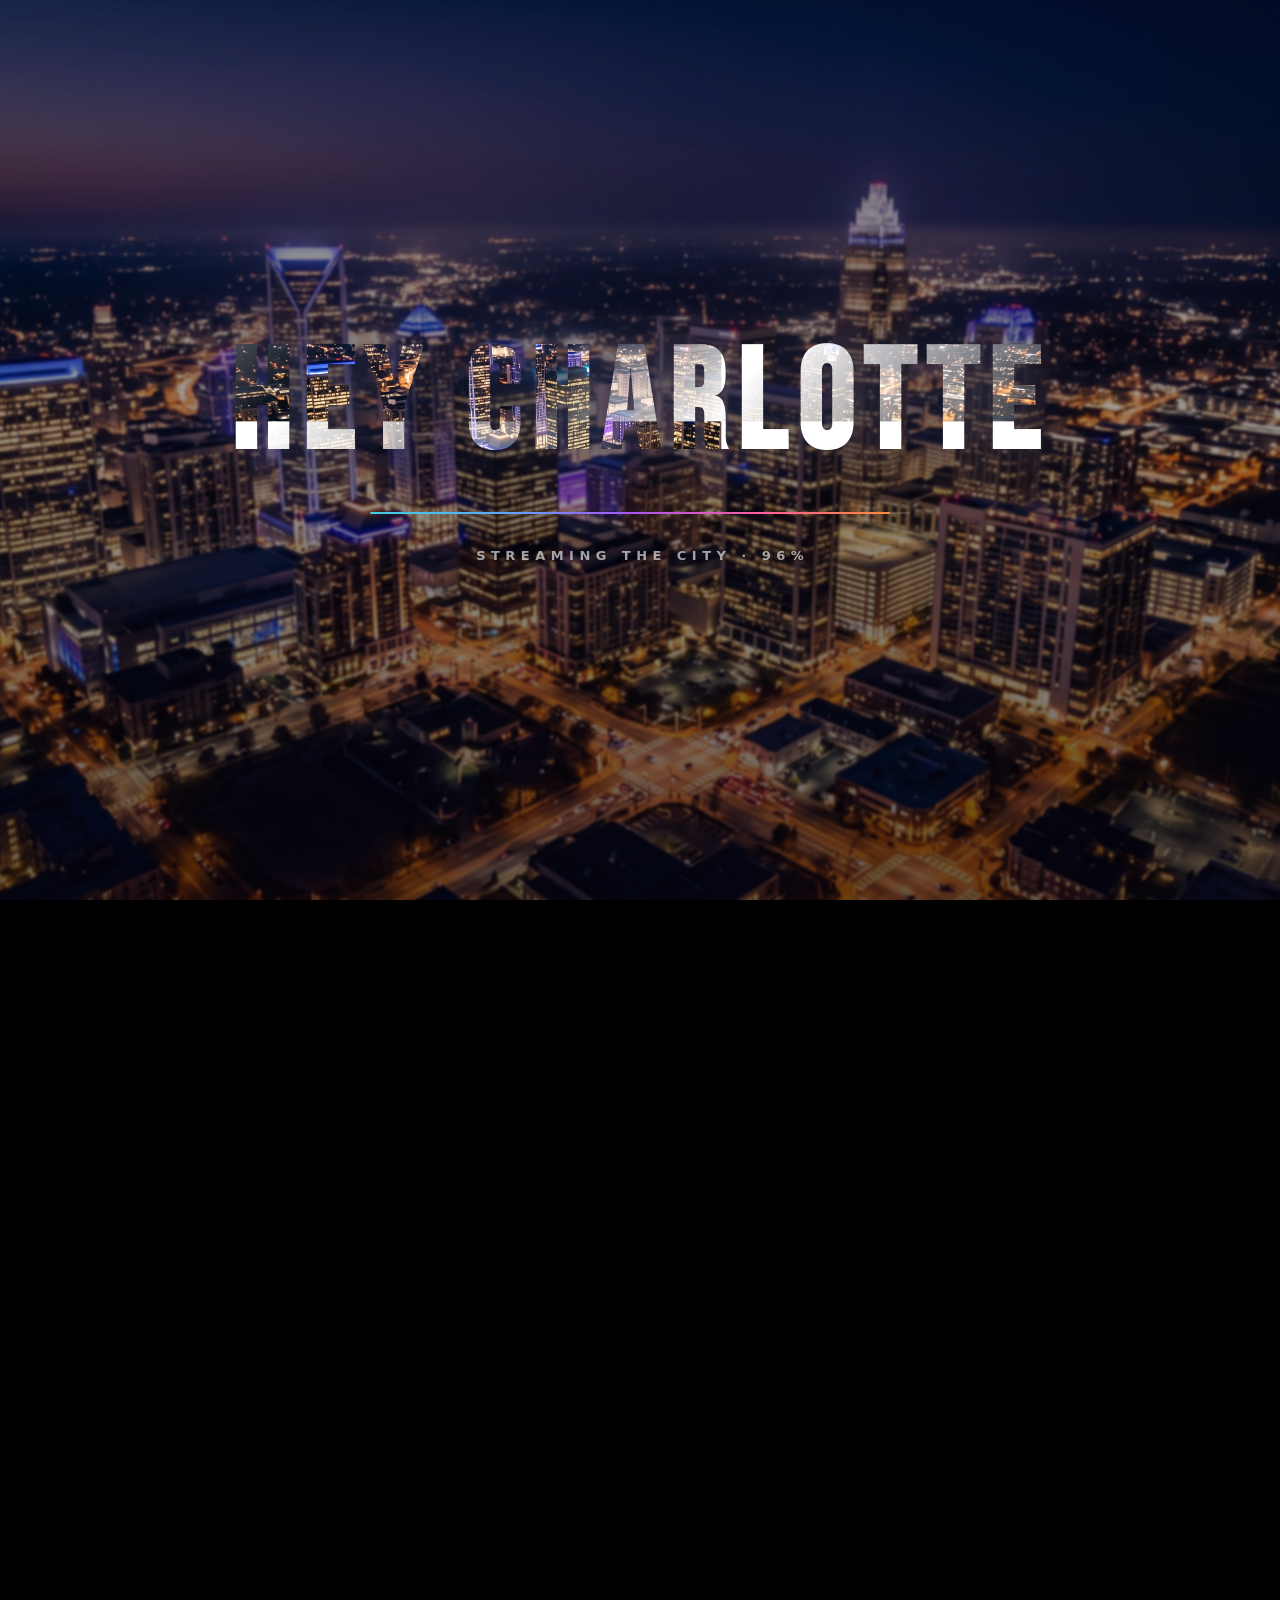
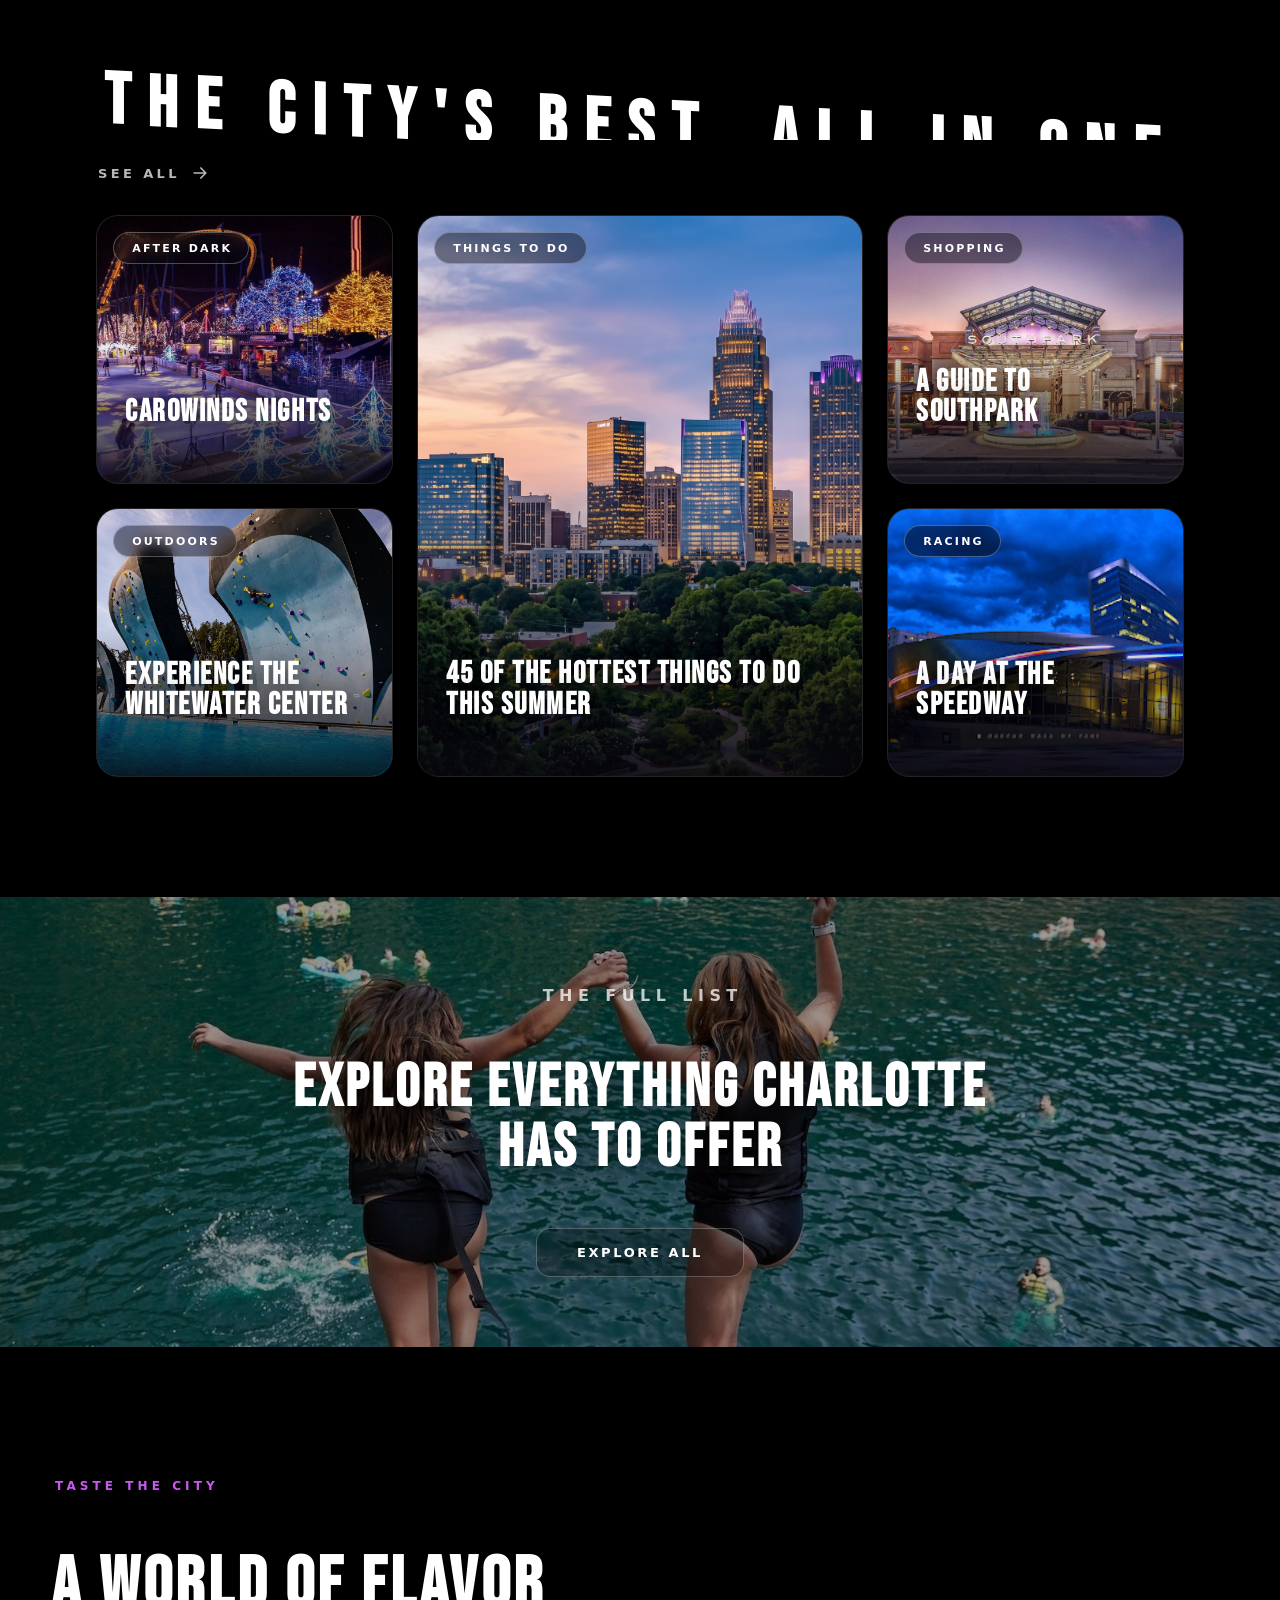
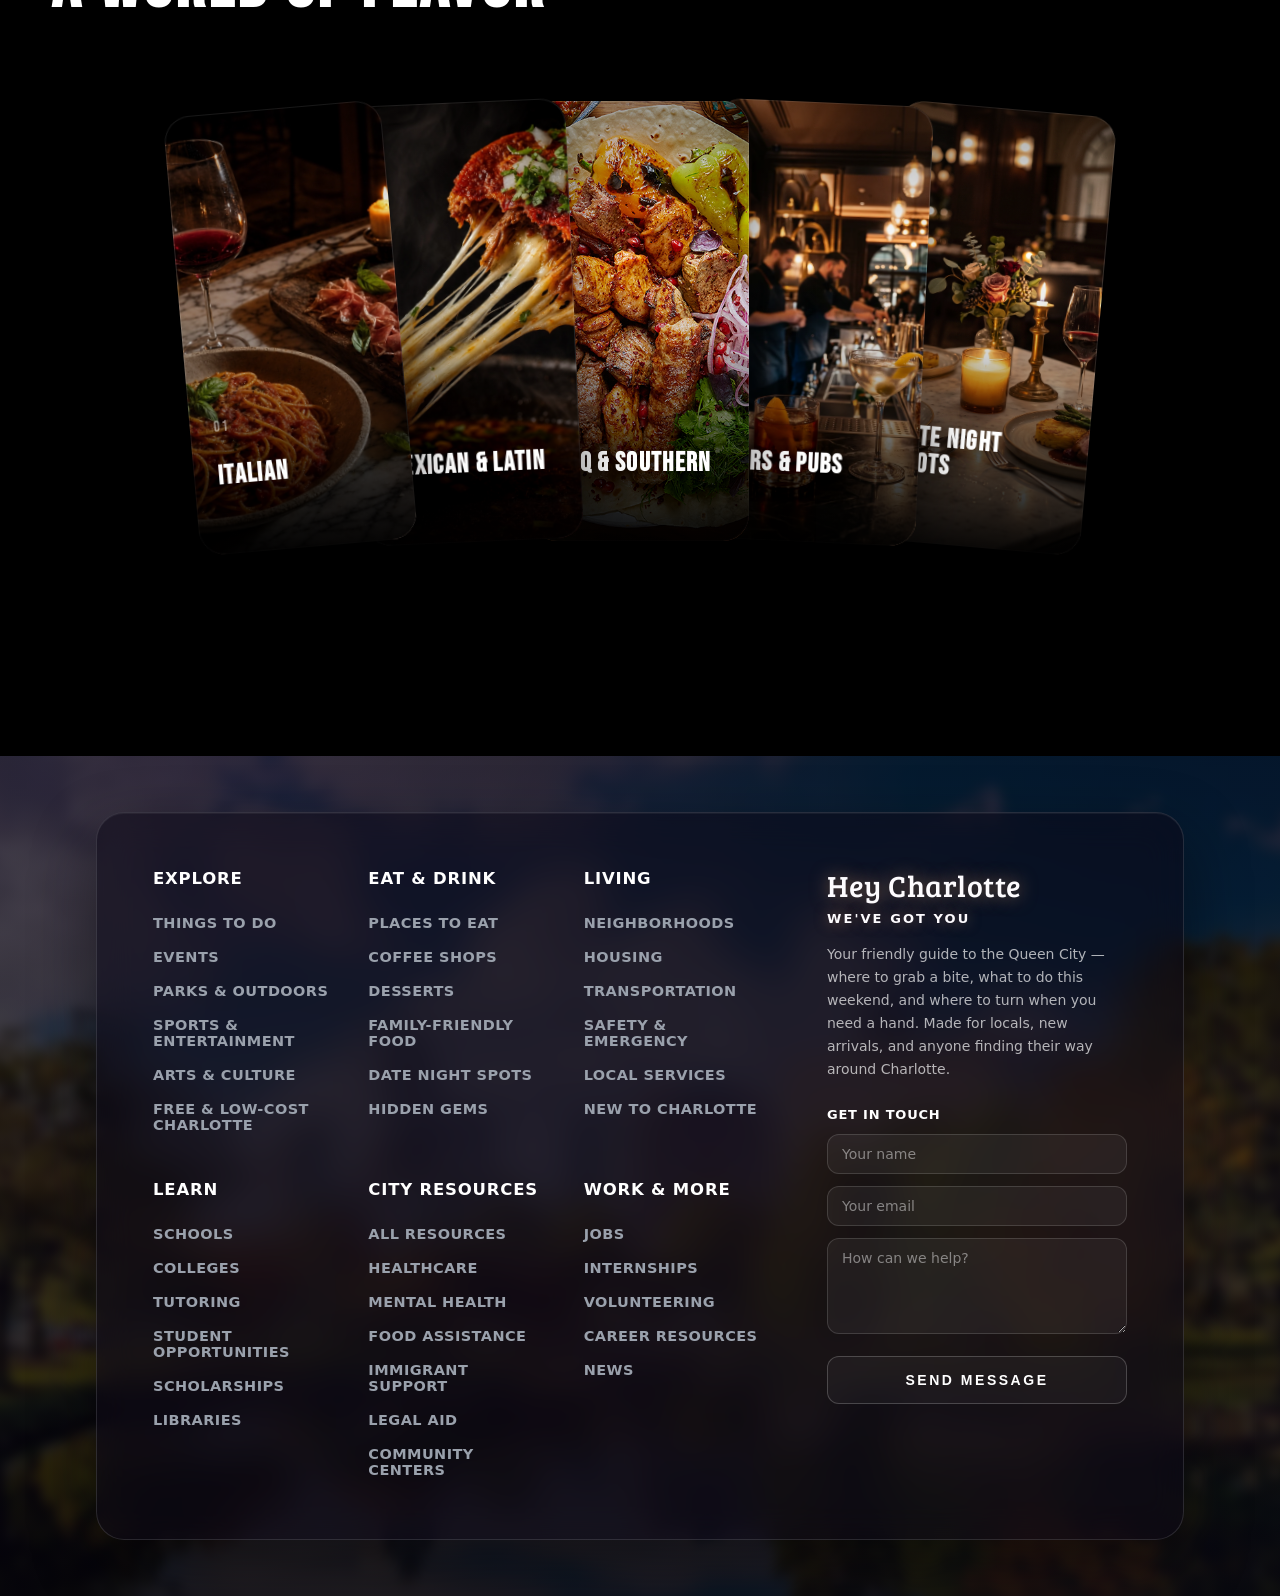
==== commit db1ea875: "Fix food card hover glitch" ====
--- a/index.html
+++ b/index.html
@@ -41,7 +41,7 @@
     <link rel="stylesheet" href="/assets/css/index.css">
     <link rel="stylesheet" href="/assets/css/things.css">
     <link rel="stylesheet" href="/assets/css/home.css">
-    <link rel="stylesheet" href="/assets/css/cuisines.css">
+    <link rel="stylesheet" href="/assets/css/cuisines.css?v=2">
     <link rel="stylesheet" href="/assets/css/explore-cta.css">
     <link rel="stylesheet" href="/assets/css/nav.css">
     <link rel="stylesheet" href="/assets/css/footer.css">
--- a/assets/css/cuisines.css
+++ b/assets/css/cuisines.css
@@ -71,8 +71,9 @@
     transition:
             transform .55s cubic-bezier(.16,.84,.28,1),
             box-shadow .5s ease,
-            filter .45s ease;
-    animation:cuisineIn .8s cubic-bezier(.16,.84,.28,1) both;
+            filter .45s ease,
+            z-index .55s steps(1, jump-both);
+    animation:cuisineIn .8s cubic-bezier(.16,.84,.28,1) backwards;
     will-change:transform, filter;
     backface-visibility:hidden;
 }
@@ -177,8 +178,8 @@
 
 .cuisine-go svg{ width:16px; height:16px; }
 
-/* focus / defocus: when hovering the stack, dim + blur every card... */
-.cuisines-stack:hover .cuisine-card{
+/* focus / defocus: when hovering a card, dim + blur every other card... */
+.cuisines-stack:has(.cuisine-card:hover) .cuisine-card:not(:hover){
     filter:blur(3px) saturate(.9);
     opacity:1;
 }
@@ -189,6 +190,11 @@
     opacity:1;
     transform:rotate(var(--cz-tilt, 0deg)) translateY(-22px) scale(1.16);
     z-index:20;
+    transition:
+            transform .55s cubic-bezier(.16,.84,.28,1),
+            box-shadow .5s ease,
+            filter .45s ease,
+            z-index 0s;
     box-shadow:
             0 2px 0 rgba(255,255,255,.06) inset,
             0 50px 90px rgba(0,0,0,.7),
@@ -225,7 +231,7 @@
     .cuisine-card{ animation:none; transition:filter .3s ease, opacity .3s ease; }
     .cuisine-media,
     .cuisine-body{ transition:none; }
-    .cuisines-stack:hover .cuisine-card{ filter:blur(2px); }
+    .cuisines-stack:has(.cuisine-card:hover) .cuisine-card:not(:hover){ filter:blur(2px); }
     .cuisines-stack .cuisine-card:hover{ transform:rotate(var(--cz-tilt,0deg)) scale(1.12); filter:none; }
     .cuisine-go{ opacity:1; max-height:30px; margin-top:14px; }
 }
@@ -245,7 +251,7 @@
         transform:none !important;
         animation:none;
     }
-    .cuisines-stack:hover .cuisine-card{ filter:none; opacity:1; }
+    .cuisines-stack:has(.cuisine-card:hover) .cuisine-card:not(:hover){ filter:none; opacity:1; }
     .cuisines-stack .cuisine-card:hover{ transform:translateY(-6px) !important; }
     .cuisine-body{ transform:none; }
     .cuisine-go{ opacity:1; max-height:30px; margin-top:12px; }
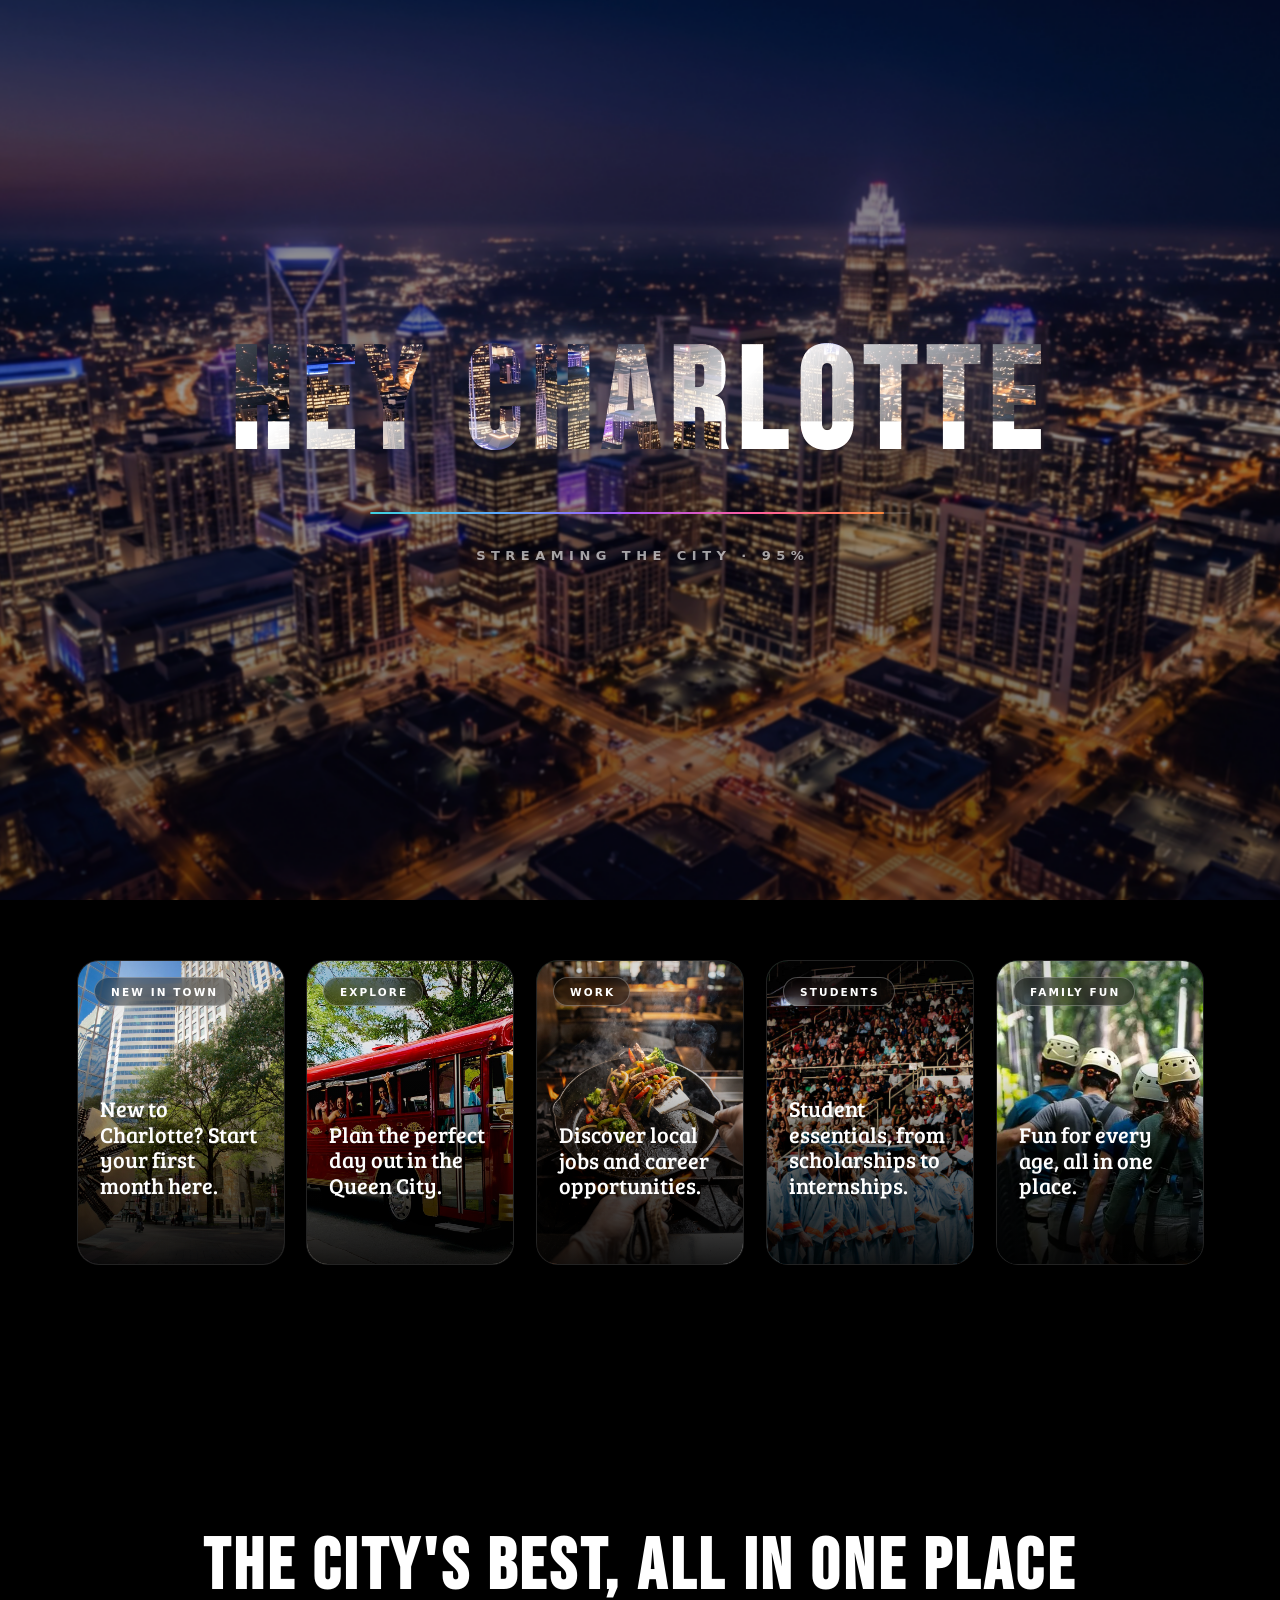
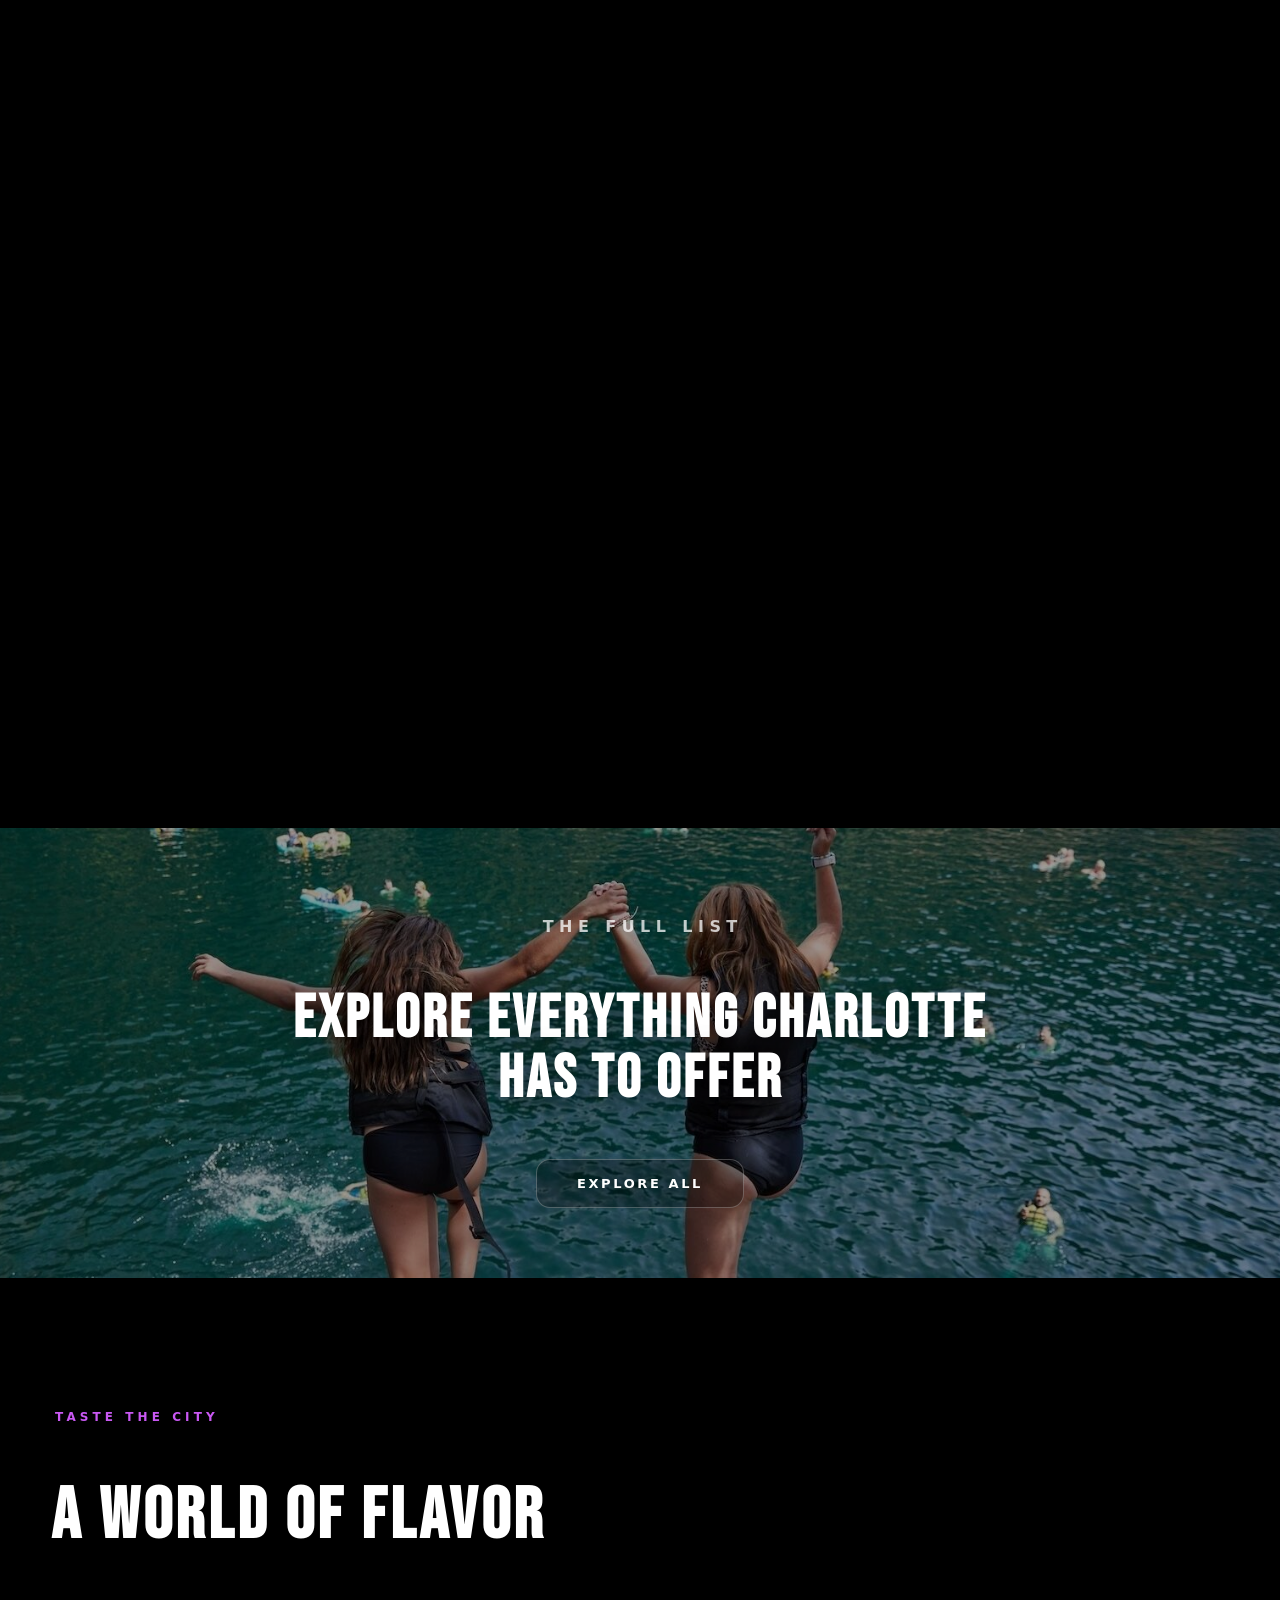
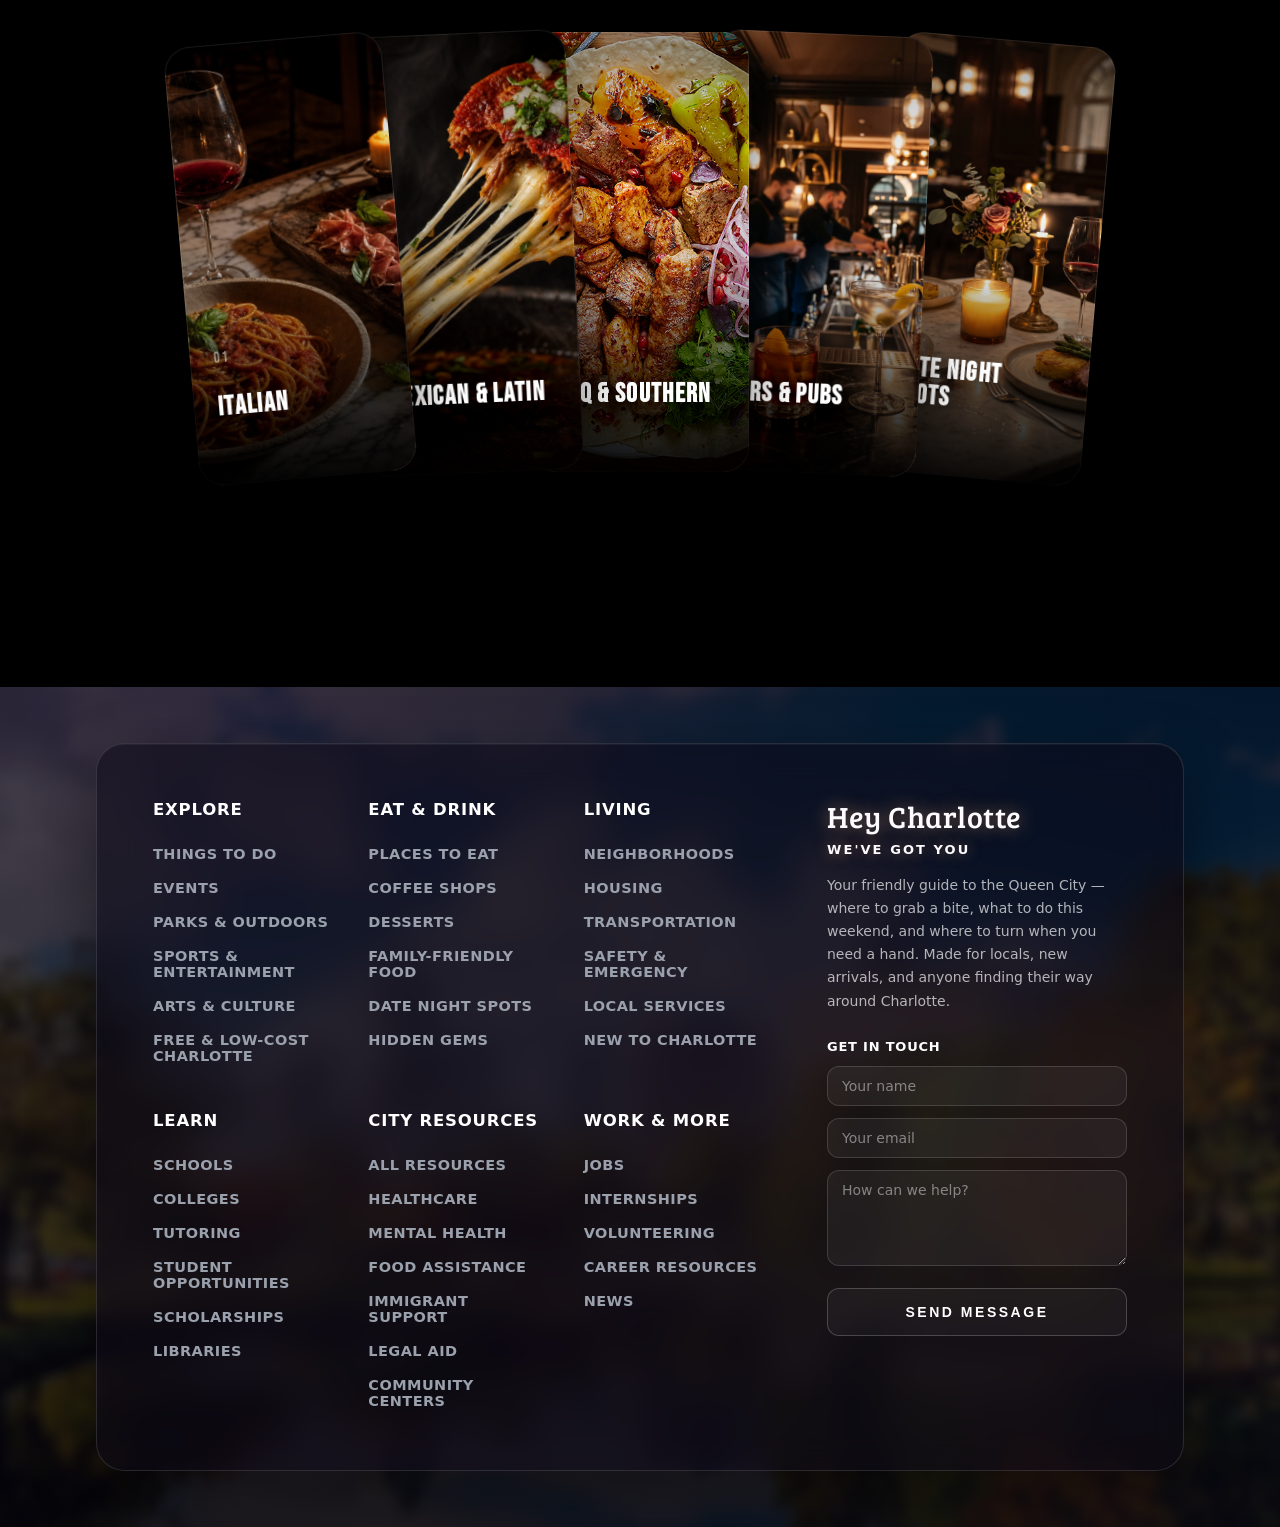
==== commit 441adf0a: "Keep food card hover area stable" ====
--- a/index.html
+++ b/index.html
@@ -41,7 +41,7 @@
     <link rel="stylesheet" href="/assets/css/index.css">
     <link rel="stylesheet" href="/assets/css/things.css">
     <link rel="stylesheet" href="/assets/css/home.css">
-    <link rel="stylesheet" href="/assets/css/cuisines.css?v=2">
+    <link rel="stylesheet" href="/assets/css/cuisines.css?v=3">
     <link rel="stylesheet" href="/assets/css/explore-cta.css">
     <link rel="stylesheet" href="/assets/css/nav.css">
     <link rel="stylesheet" href="/assets/css/footer.css">
@@ -240,43 +240,53 @@
 
         <div class="cuisines-stack">
             <a class="cuisine-card" href="pages/places-to-eat.html?cuisine=italian" style="--cz-fallback:linear-gradient(160deg, #6b2f14, #0a0a0a 80%)">
-                <span class="cuisine-media" style="--cz-img:url('/assets/img/cuisines/italian.jpg')"></span>
-                <div class="cuisine-body">
-                    <span class="cuisine-num">01</span>
-                    <h3>Italian</h3>
-                    <span class="cuisine-go">Explore <svg viewBox="0 0 24 24" aria-hidden="true"><path d="M5 12h14M13 6l6 6-6 6" fill="none" stroke="currentColor" stroke-width="2" stroke-linecap="round" stroke-linejoin="round"/></svg></span>
+                <div class="cuisine-face">
+                    <span class="cuisine-media" style="--cz-img:url('/assets/img/cuisines/italian.jpg')"></span>
+                    <div class="cuisine-body">
+                        <span class="cuisine-num">01</span>
+                        <h3>Italian</h3>
+                        <span class="cuisine-go">Explore <svg viewBox="0 0 24 24" aria-hidden="true"><path d="M5 12h14M13 6l6 6-6 6" fill="none" stroke="currentColor" stroke-width="2" stroke-linecap="round" stroke-linejoin="round"/></svg></span>
+                    </div>
                 </div>
             </a>
             <a class="cuisine-card" href="pages/places-to-eat.html?cuisine=mexican-latin" style="--cz-fallback:linear-gradient(160deg, #4e3a12, #0a0a0a 80%)">
-                <span class="cuisine-media" style="--cz-img:url('/assets/img/cuisines/mexican.jpg')"></span>
-                <div class="cuisine-body">
-                    <span class="cuisine-num">02</span>
-                    <h3>Mexican & Latin</h3>
-                    <span class="cuisine-go">Explore <svg viewBox="0 0 24 24" aria-hidden="true"><path d="M5 12h14M13 6l6 6-6 6" fill="none" stroke="currentColor" stroke-width="2" stroke-linecap="round" stroke-linejoin="round"/></svg></span>
+                <div class="cuisine-face">
+                    <span class="cuisine-media" style="--cz-img:url('/assets/img/cuisines/mexican.jpg')"></span>
+                    <div class="cuisine-body">
+                        <span class="cuisine-num">02</span>
+                        <h3>Mexican & Latin</h3>
+                        <span class="cuisine-go">Explore <svg viewBox="0 0 24 24" aria-hidden="true"><path d="M5 12h14M13 6l6 6-6 6" fill="none" stroke="currentColor" stroke-width="2" stroke-linecap="round" stroke-linejoin="round"/></svg></span>
+                    </div>
                 </div>
             </a>
             <a class="cuisine-card" href="pages/places-to-eat.html?cuisine=eastern-european" style="--cz-fallback:linear-gradient(160deg, #4e2412, #0a0a0a 80%)">
-                <span class="cuisine-media" style="--cz-img:url('/assets/img/cuisines/russian.jpg')"></span>
-                <div class="cuisine-body">
-                    <span class="cuisine-num">03</span>
-                    <h3>BBQ & Southern</h3>
-                    <span class="cuisine-go">Explore <svg viewBox="0 0 24 24" aria-hidden="true"><path d="M5 12h14M13 6l6 6-6 6" fill="none" stroke="currentColor" stroke-width="2" stroke-linecap="round" stroke-linejoin="round"/></svg></span>
+                <div class="cuisine-face">
+                    <span class="cuisine-media" style="--cz-img:url('/assets/img/cuisines/russian.jpg')"></span>
+                    <div class="cuisine-body">
+                        <span class="cuisine-num">03</span>
+                        <h3>BBQ & Southern</h3>
+                        <span class="cuisine-go">Explore <svg viewBox="0 0 24 24" aria-hidden="true"><path d="M5 12h14M13 6l6 6-6 6" fill="none" stroke="currentColor" stroke-width="2" stroke-linecap="round" stroke-linejoin="round"/></svg></span>
+                    </div>
                 </div>
             </a>
             <a class="cuisine-card" href="pages/places-to-eat.html?cuisine=american" style="--cz-fallback:linear-gradient(160deg, #2f2f2f, #0a0a0a 80%)">
-                <span class="cuisine-media" style="--cz-img:url('/assets/img/cuisines/bar.jpg')"></span>
-                <div class="cuisine-body">
-                    <span class="cuisine-num">04</span>
-                    <h3>Bars & Pubs</h3>
-                    <span class="cuisine-go">Explore <svg viewBox="0 0 24 24" aria-hidden="true"><path d="M5 12h14M13 6l6 6-6 6" fill="none" stroke="currentColor" stroke-width="2" stroke-linecap="round" stroke-linejoin="round"/></svg></span>
+                <div class="cuisine-face">
+                    <span class="cuisine-media" style="--cz-img:url('/assets/img/cuisines/bar.jpg')"></span>
+                    <div class="cuisine-body">
+                        <span class="cuisine-num">04</span>
+                        <h3>Bars & Pubs</h3>
+                        <span class="cuisine-go">Explore <svg viewBox="0 0 24 24" aria-hidden="true"><path d="M5 12h14M13 6l6 6-6 6" fill="none" stroke="currentColor" stroke-width="2" stroke-linecap="round" stroke-linejoin="round"/></svg></span>
+                    </div>
                 </div>
             </a>
             <a class="cuisine-card" href="pages/places-to-eat.html?cuisine=asian" style="--cz-fallback:linear-gradient(160deg, #14324e, #0a0a0a 80%)">
-                <span class="cuisine-media" style="--cz-img:url('/assets/img/cuisines/date-night.png')"></span>
-                <div class="cuisine-body">
-                    <span class="cuisine-num">05</span>
-                    <h3>Date Night Spots</h3>
-                    <span class="cuisine-go">Explore <svg viewBox="0 0 24 24" aria-hidden="true"><path d="M5 12h14M13 6l6 6-6 6" fill="none" stroke="currentColor" stroke-width="2" stroke-linecap="round" stroke-linejoin="round"/></svg></span>
+                <div class="cuisine-face">
+                    <span class="cuisine-media" style="--cz-img:url('/assets/img/cuisines/date-night.png')"></span>
+                    <div class="cuisine-body">
+                        <span class="cuisine-num">05</span>
+                        <h3>Date Night Spots</h3>
+                        <span class="cuisine-go">Explore <svg viewBox="0 0 24 24" aria-hidden="true"><path d="M5 12h14M13 6l6 6-6 6" fill="none" stroke="currentColor" stroke-width="2" stroke-linecap="round" stroke-linejoin="round"/></svg></span>
+                    </div>
                 </div>
             </a>
         </div>
--- a/assets/css/cuisines.css
+++ b/assets/css/cuisines.css
@@ -54,39 +54,47 @@
 
 .cuisine-card{
     position:relative;
+    display:block;
     flex:0 0 auto;
     width:clamp(170px, 17vw, 240px);
     height:clamp(340px, 38vw, 440px);
     margin-left:-52px;
+    text-decoration:none;
+    color:#fff;
+    transition:z-index .55s steps(1, jump-both);
+}
+
+.cuisine-face{
+    position:absolute;
+    inset:0;
     border-radius:26px;
     overflow:hidden;
     background:#0a0a0a;
-    text-decoration:none;
-    color:#fff;
     isolation:isolate;
     box-shadow:
             0 2px 0 rgba(255,255,255,.04) inset,
             0 30px 55px rgba(0,0,0,.55);
+    transform:var(--cz-rest);
     transform-origin:center bottom;
     transition:
             transform .55s cubic-bezier(.16,.84,.28,1),
             box-shadow .5s ease,
-            filter .45s ease,
-            z-index .55s steps(1, jump-both);
-    animation:cuisineIn .8s cubic-bezier(.16,.84,.28,1) backwards;
+            filter .45s ease;
+    animation:cuisineIn .8s cubic-bezier(.16,.84,.28,1) var(--cz-delay) backwards;
     will-change:transform, filter;
     backface-visibility:hidden;
+    pointer-events:none;
 }
 
 .cuisine-card:first-child{
     margin-left:0;
 }
 
-.cuisine-card:nth-child(1){ z-index:6; --cz-tilt:-4deg; transform:rotate(-5deg) translateY(6px); animation-delay:.05s; }
-.cuisine-card:nth-child(2){ z-index:5; --cz-tilt:-2deg; transform:rotate(-2.5deg) translateY(1px); animation-delay:.12s; }
-.cuisine-card:nth-child(3){ z-index:4; --cz-tilt:0deg; transform:rotate(0deg); animation-delay:.19s; }
-.cuisine-card:nth-child(4){ z-index:3; --cz-tilt:2deg; transform:rotate(2.5deg) translateY(1px); animation-delay:.26s; }
-.cuisine-card:nth-child(5){ z-index:2; --cz-tilt:4deg; transform:rotate(5deg) translateY(6px); animation-delay:.33s; }
+.cuisine-card:nth-child(1){ z-index:6; --cz-tilt:-4deg; --cz-rest:rotate(-5deg) translateY(6px); --cz-delay:.05s; }
+.cuisine-card:nth-child(2){ z-index:5; --cz-tilt:-2deg; --cz-rest:rotate(-2.5deg) translateY(1px); --cz-delay:.12s; }
+.cuisine-card:nth-child(3){ z-index:4; --cz-tilt:0deg; --cz-rest:rotate(0deg); --cz-delay:.19s; }
+.cuisine-card:nth-child(4){ z-index:3; --cz-tilt:2deg; --cz-rest:rotate(2.5deg) translateY(1px); --cz-delay:.26s; }
+.cuisine-card:nth-child(5){ z-index:2; --cz-tilt:4deg; --cz-rest:rotate(5deg) translateY(6px); --cz-delay:.33s; }
 
 @keyframes cuisineIn{
     from{ opacity:0; transform:translateY(60px) rotate(0deg) scale(.94); }
@@ -103,7 +111,7 @@
     transition:transform .8s cubic-bezier(.16,.84,.28,1);
 }
 
-.cuisine-card::before{
+.cuisine-face::before{
     content:"";
     position:absolute;
     inset:0;
@@ -114,7 +122,7 @@
     transition:box-shadow .5s ease;
 }
 
-.cuisine-card::after{
+.cuisine-face::after{
     content:"";
     position:absolute;
     inset:0;
@@ -179,22 +187,22 @@
 .cuisine-go svg{ width:16px; height:16px; }
 
 /* focus / defocus: when hovering a card, dim + blur every other card... */
-.cuisines-stack:has(.cuisine-card:hover) .cuisine-card:not(:hover){
+.cuisines-stack:has(.cuisine-card:hover) .cuisine-card:not(:hover) .cuisine-face{
     filter:blur(3px) saturate(.9);
     opacity:1;
 }
 
 /* ...except the one being hovered, which snaps into sharp focus and lifts forward */
 .cuisines-stack .cuisine-card:hover{
+    z-index:20;
+    transition:z-index 0s;
+}
+
+.cuisines-stack .cuisine-card:hover .cuisine-face{
+    pointer-events:auto;
     filter:none;
     opacity:1;
     transform:rotate(var(--cz-tilt, 0deg)) translateY(-22px) scale(1.16);
-    z-index:20;
-    transition:
-            transform .55s cubic-bezier(.16,.84,.28,1),
-            box-shadow .5s ease,
-            filter .45s ease,
-            z-index 0s;
     box-shadow:
             0 2px 0 rgba(255,255,255,.06) inset,
             0 50px 90px rgba(0,0,0,.7),
@@ -205,11 +213,11 @@
     transform:scale(1.12);
 }
 
-.cuisine-card:hover::before{
+.cuisine-card:hover .cuisine-face::before{
     box-shadow:0 0 0 1px rgba(240,168,104,.55) inset;
 }
 
-.cuisine-card:hover::after{
+.cuisine-card:hover .cuisine-face::after{
     opacity:1;
 }
 
@@ -228,11 +236,11 @@
 }
 
 @media (prefers-reduced-motion: reduce){
-    .cuisine-card{ animation:none; transition:filter .3s ease, opacity .3s ease; }
+    .cuisine-face{ animation:none; transition:filter .3s ease, opacity .3s ease; }
     .cuisine-media,
     .cuisine-body{ transition:none; }
-    .cuisines-stack:has(.cuisine-card:hover) .cuisine-card:not(:hover){ filter:blur(2px); }
-    .cuisines-stack .cuisine-card:hover{ transform:rotate(var(--cz-tilt,0deg)) scale(1.12); filter:none; }
+    .cuisines-stack:has(.cuisine-card:hover) .cuisine-card:not(:hover) .cuisine-face{ filter:blur(2px); }
+    .cuisines-stack .cuisine-card:hover .cuisine-face{ transform:rotate(var(--cz-tilt,0deg)) scale(1.12); filter:none; }
     .cuisine-go{ opacity:1; max-height:30px; margin-top:14px; }
 }
 
@@ -248,11 +256,13 @@
         width:clamp(150px, 43vw, 230px) !important;
         height:clamp(250px, 62vw, 330px);
         margin-left:0 !important;
+    }
+    .cuisine-face{
         transform:none !important;
         animation:none;
     }
-    .cuisines-stack:has(.cuisine-card:hover) .cuisine-card:not(:hover){ filter:none; opacity:1; }
-    .cuisines-stack .cuisine-card:hover{ transform:translateY(-6px) !important; }
+    .cuisines-stack:has(.cuisine-card:hover) .cuisine-card:not(:hover) .cuisine-face{ filter:none; opacity:1; }
+    .cuisines-stack .cuisine-card:hover .cuisine-face{ transform:translateY(-6px) !important; }
     .cuisine-body{ transform:none; }
     .cuisine-go{ opacity:1; max-height:30px; margin-top:12px; }
 }
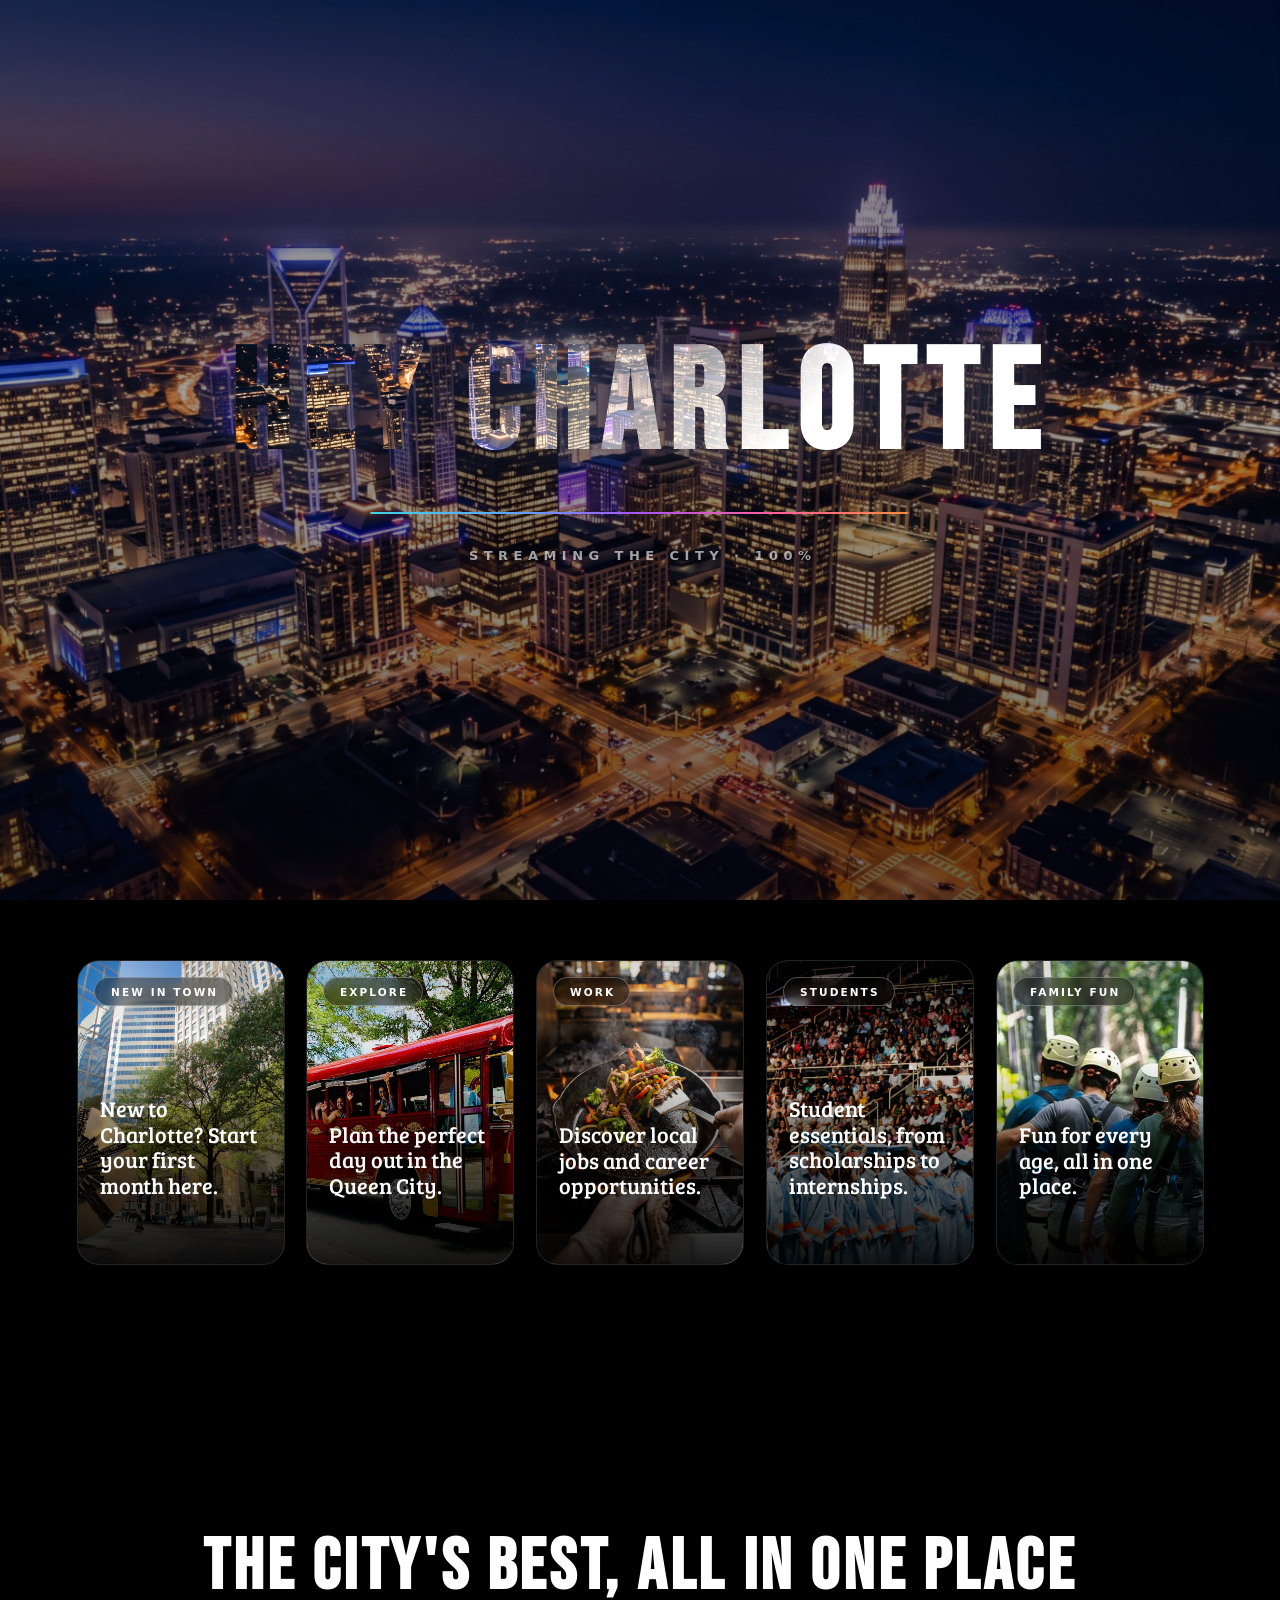
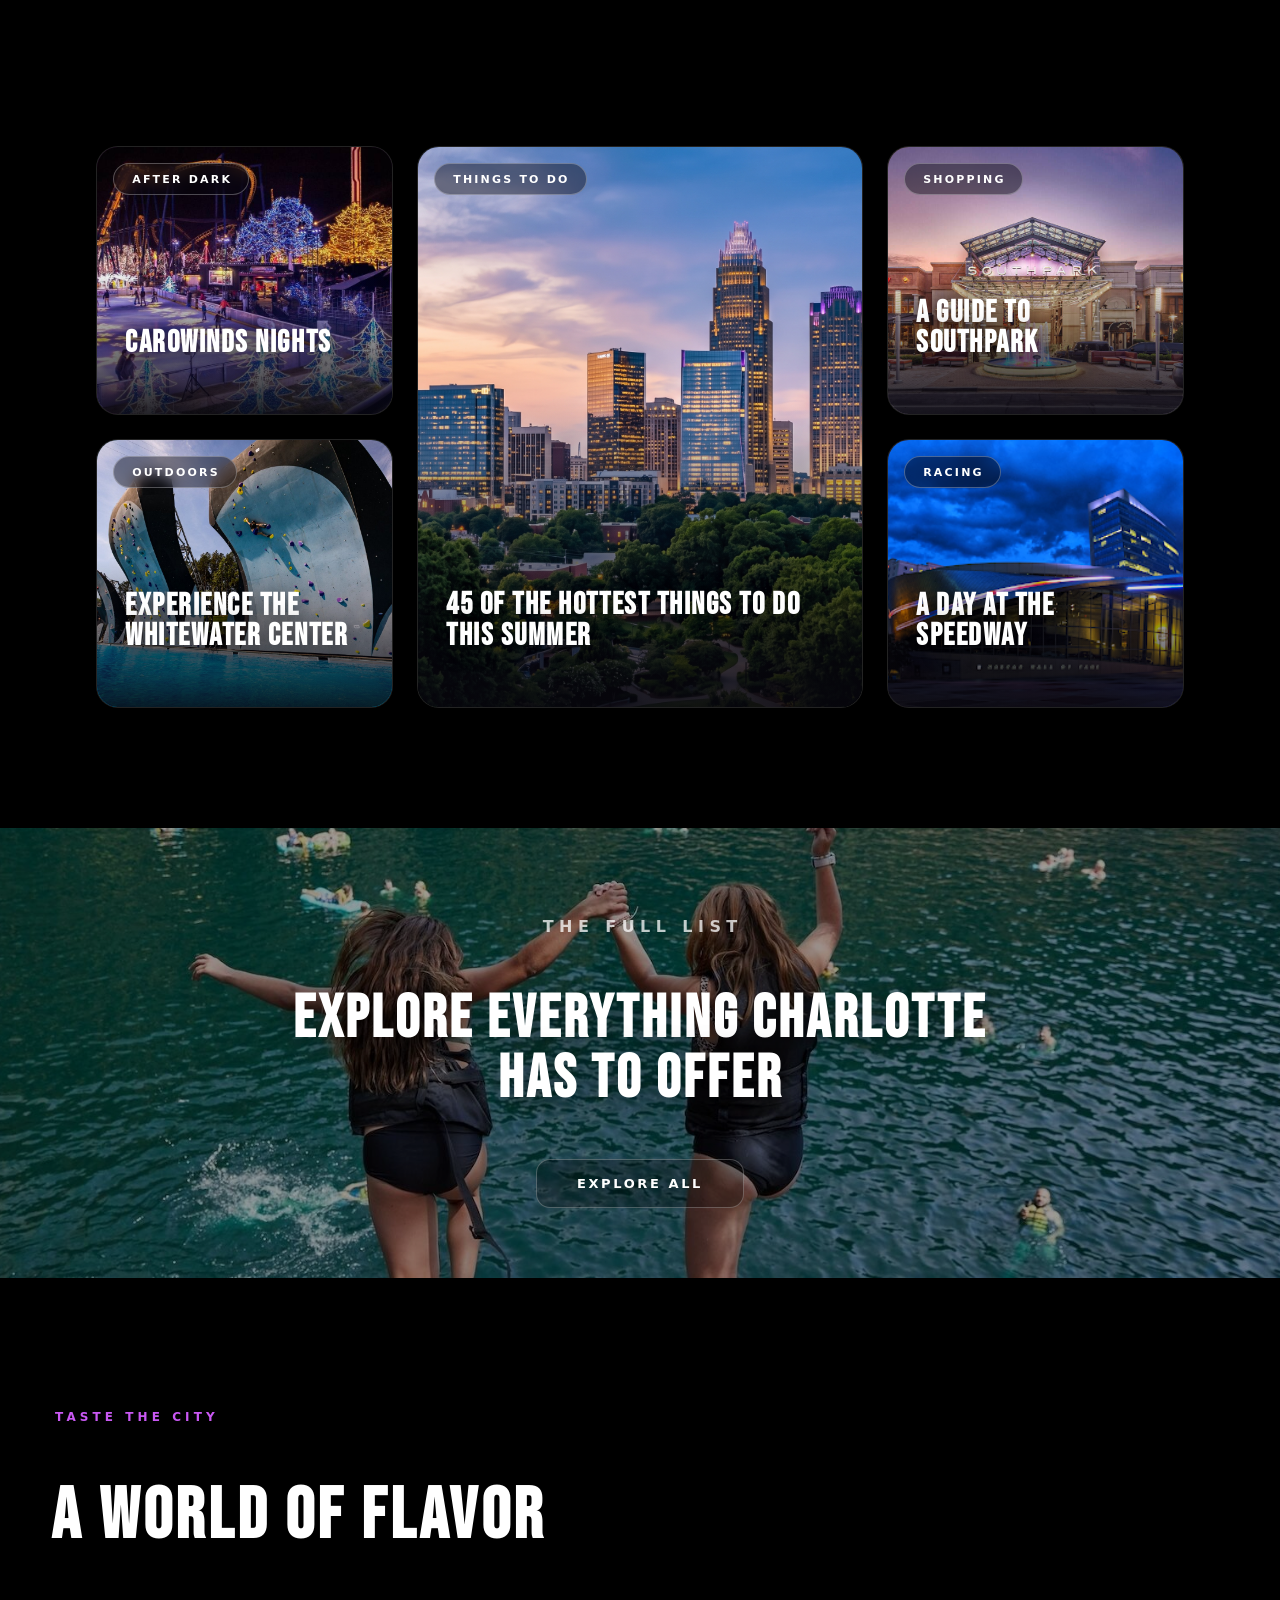
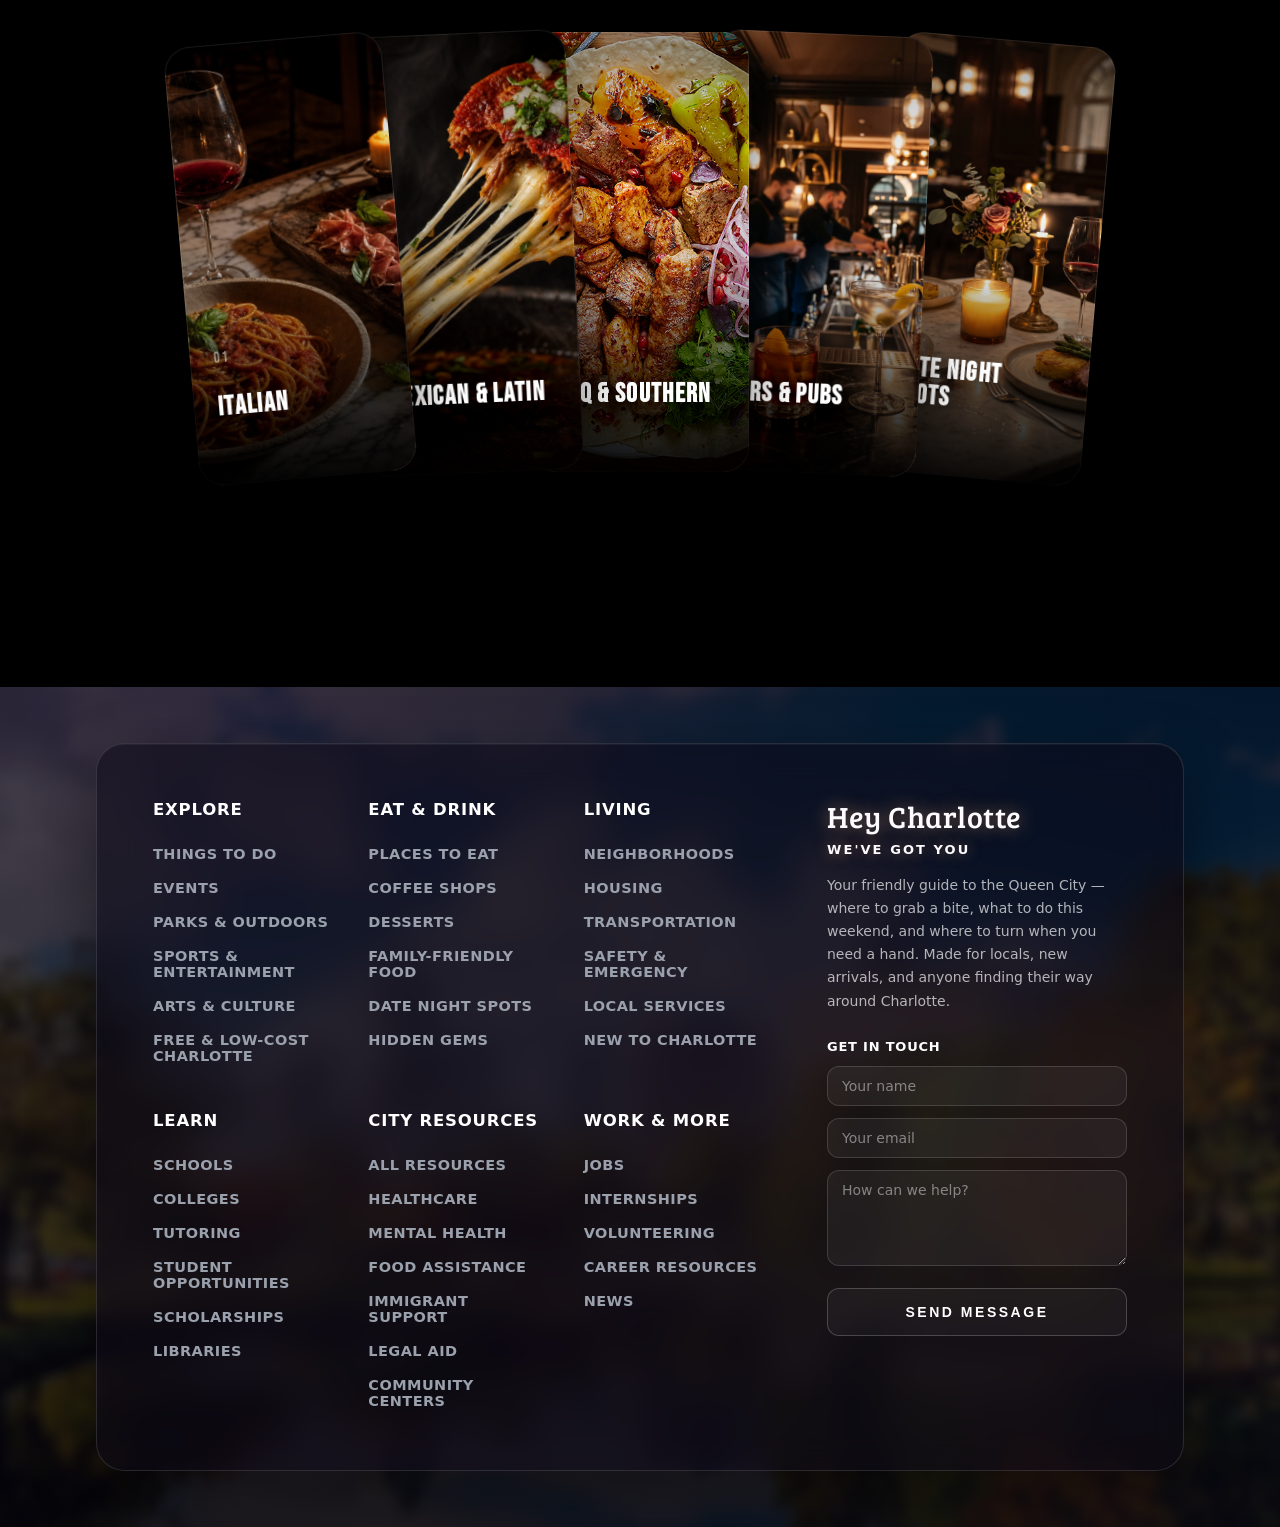
==== commit 51b55ed0: "Remove title sweep from loader" ====
--- a/index.html
+++ b/index.html
@@ -37,7 +37,7 @@
 
     <link rel="stylesheet" href="/assets/css/core/global.css">
     <link rel="preload" href="/assets/img/loader.jpg" as="image" fetchpriority="high">
-    <link rel="stylesheet" href="/assets/css/loader.css?v=3">
+    <link rel="stylesheet" href="/assets/css/loader.css?v=4">
     <link rel="stylesheet" href="/assets/css/index.css">
     <link rel="stylesheet" href="/assets/css/things.css">
     <link rel="stylesheet" href="/assets/css/home.css">
--- a/assets/css/loader.css
+++ b/assets/css/loader.css
@@ -86,19 +86,13 @@
             #ffffff 100%),
             var(--loader-img);
     background-size:300% 300%, cover;
-    background-position:120% 120%, center;
+    background-position:50% 50%, center;
     background-repeat:repeat, no-repeat;
     -webkit-background-clip:text;
     background-clip:text;
     -webkit-text-fill-color:transparent;
     color:transparent;
     filter:drop-shadow(0 0 26px rgba(140,165,255,.25)) drop-shadow(0 6px 30px rgba(0,0,0,.5));
-    animation:loaderImgWave 5s linear infinite;
-}
-
-@keyframes loaderImgWave{
-    from{ background-position:120% 120%, center; }
-    to{ background-position:-60% -60%, center; }
 }
 
 .loader-bar{
@@ -133,8 +127,4 @@
     text-transform:uppercase;
     color:rgba(255,255,255,.62);
     text-shadow:0 2px 14px rgba(0,0,0,.6);
-}
-
-@media (prefers-reduced-motion: reduce){
-    .loader-title{ animation:none; background-position:50% 50%, center; }
 }
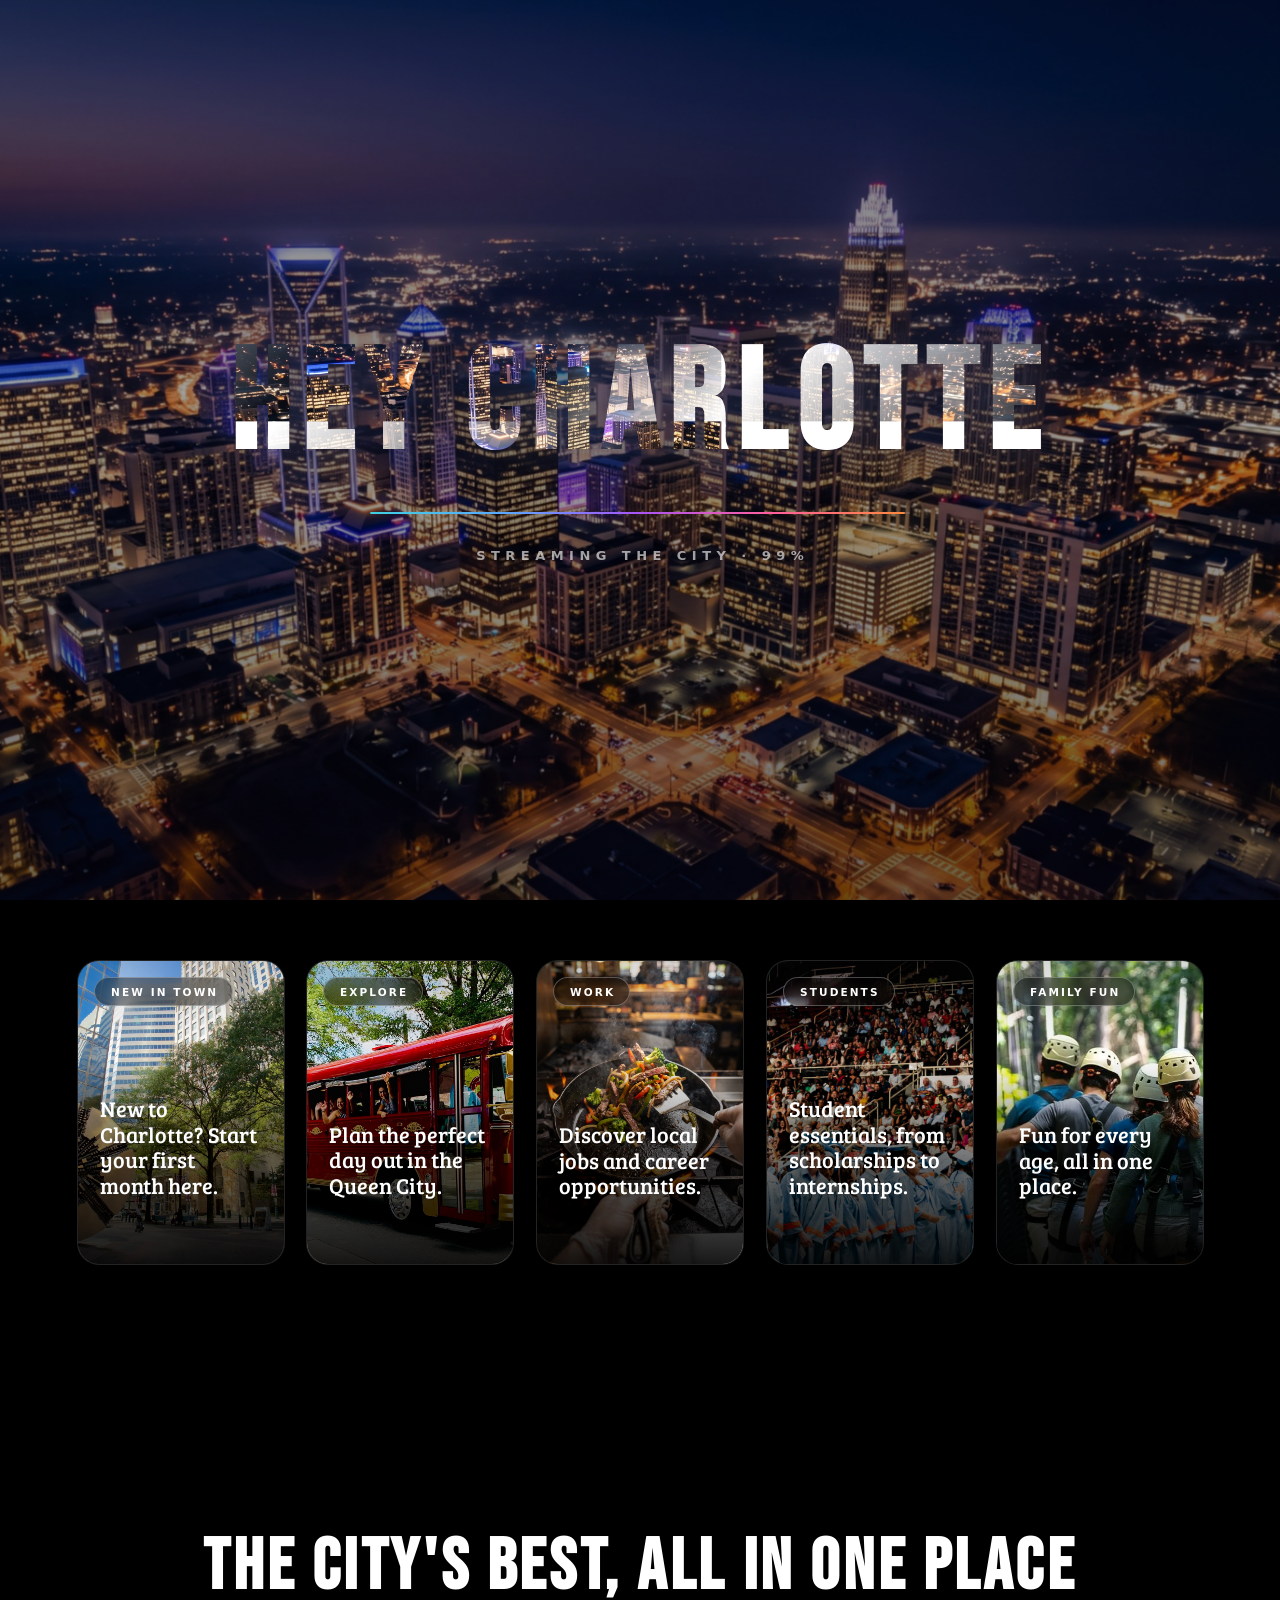
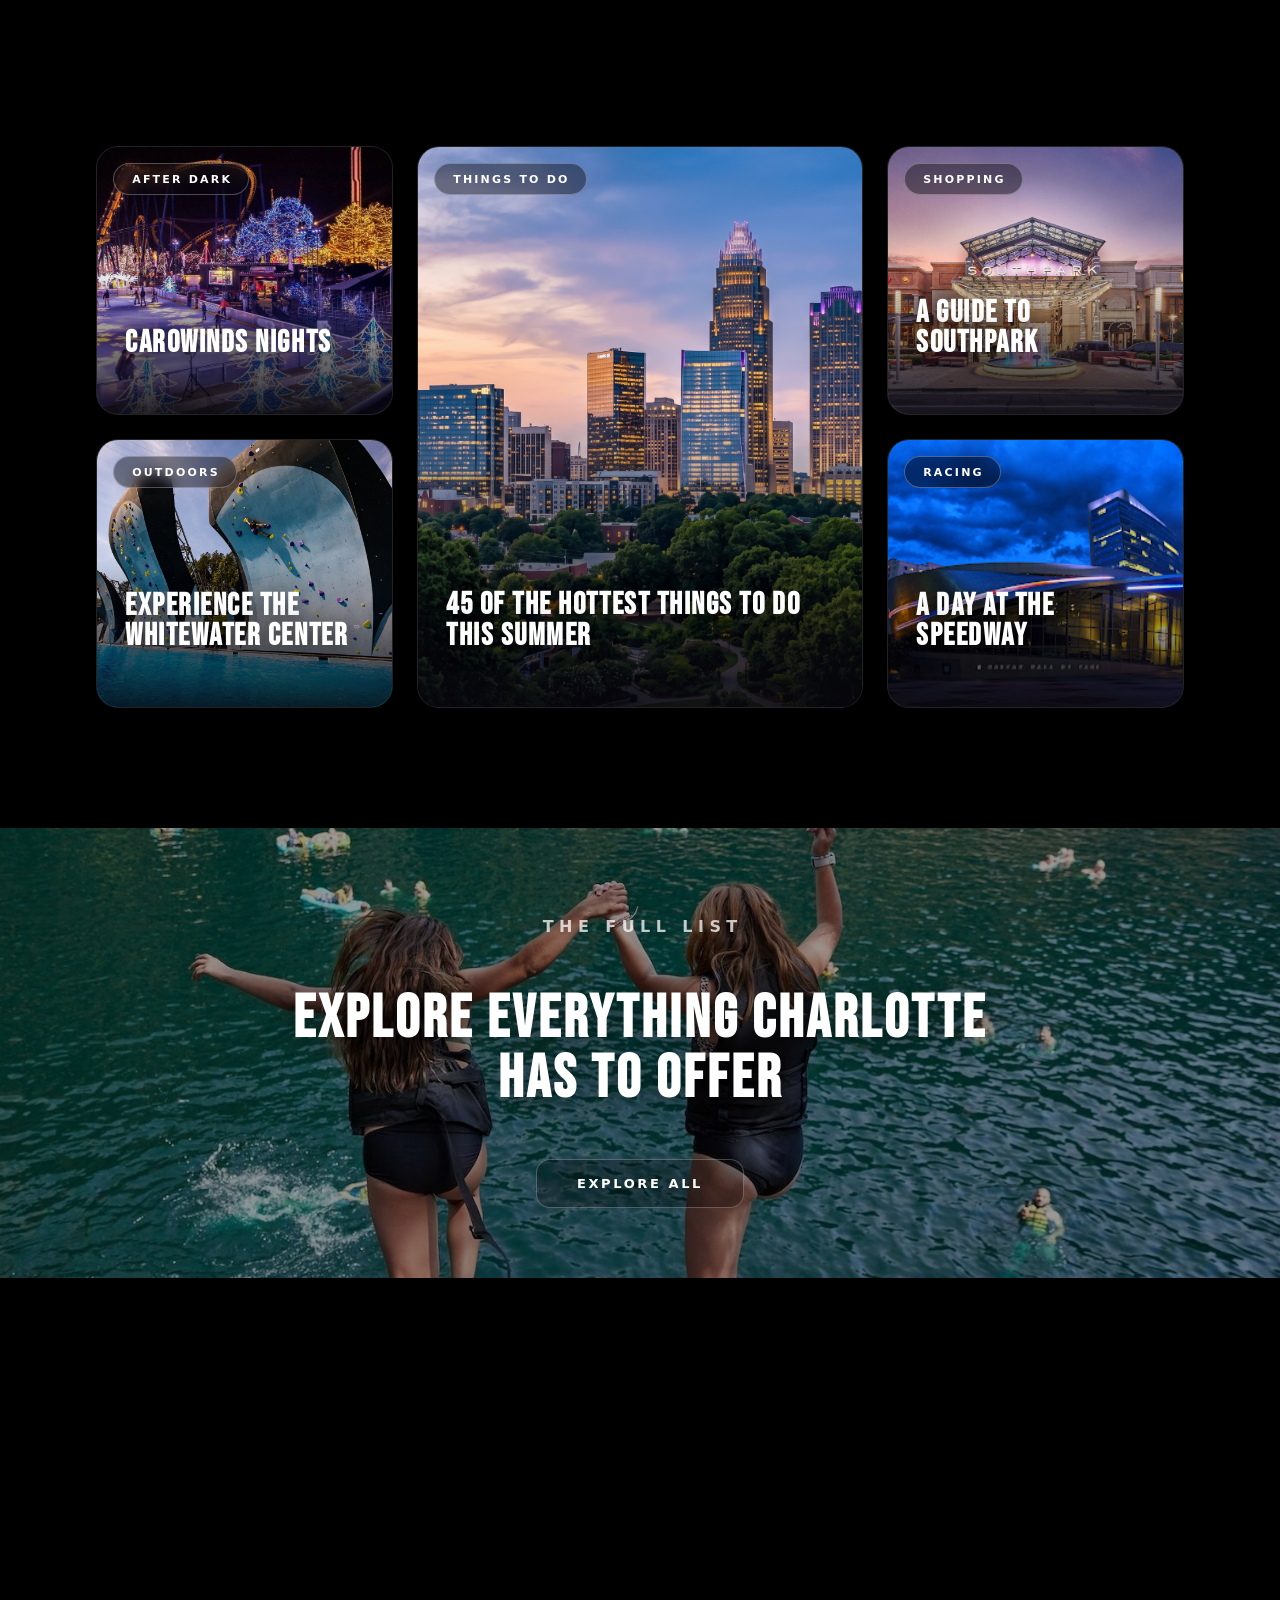
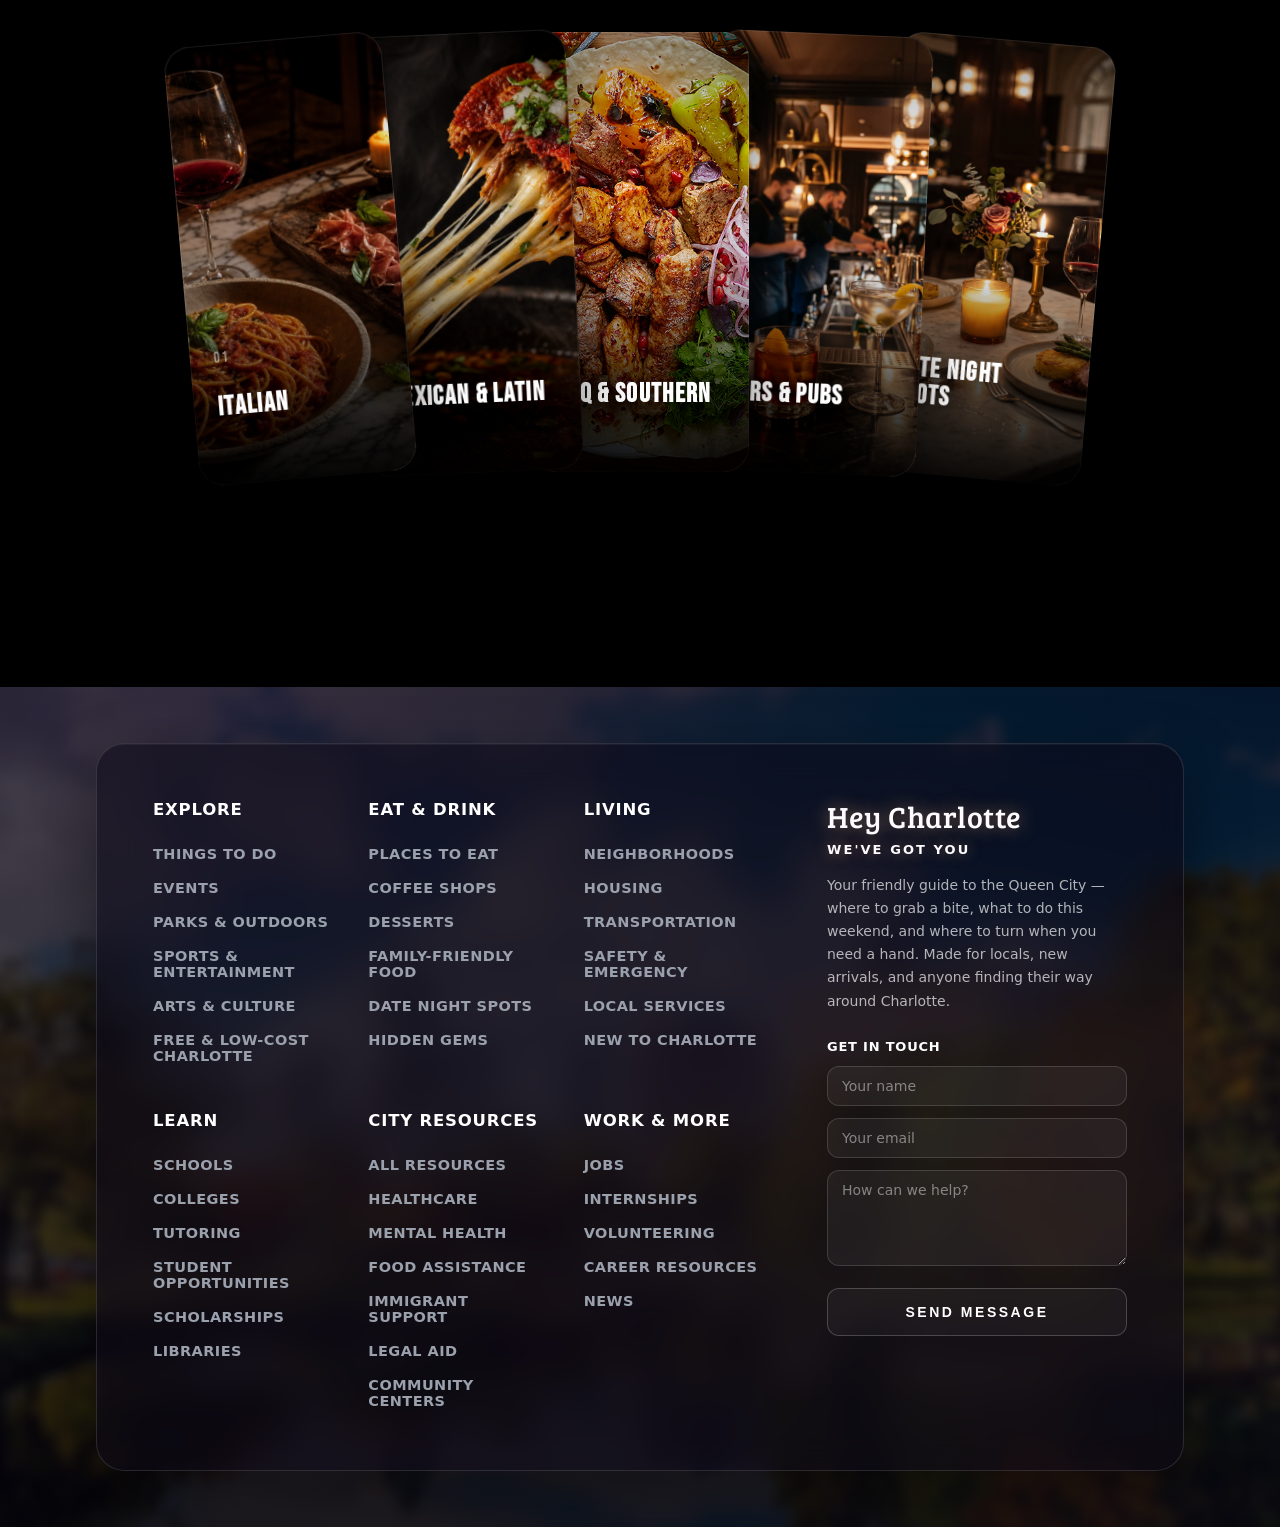
==== commit 62e04c1c: "Restore title sweep and remove veil" ====
--- a/index.html
+++ b/index.html
@@ -37,7 +37,7 @@
 
     <link rel="stylesheet" href="/assets/css/core/global.css">
     <link rel="preload" href="/assets/img/loader.jpg" as="image" fetchpriority="high">
-    <link rel="stylesheet" href="/assets/css/loader.css?v=4">
+    <link rel="stylesheet" href="/assets/css/loader.css?v=5">
     <link rel="stylesheet" href="/assets/css/index.css">
     <link rel="stylesheet" href="/assets/css/things.css">
     <link rel="stylesheet" href="/assets/css/home.css">
@@ -52,7 +52,6 @@
 
 <div class="site-loader" id="siteLoader" style="--loader-img:url('/assets/img/loader.jpg')">
     <div class="loader-bg" aria-hidden="true"></div>
-    <div class="loader-veil" aria-hidden="true"></div>
     <div class="loader-title">Hey Charlotte</div>
     <div class="loader-bar"><span id="loaderBarFill"></span></div>
     <div class="loader-status">Streaming the city &middot; <span id="loaderPct">0</span>%</div>
--- a/assets/css/loader.css
+++ b/assets/css/loader.css
@@ -43,30 +43,6 @@
     background:linear-gradient(180deg, rgba(8,4,15,.5) 0%, rgba(8,4,15,.28) 45%, rgba(8,4,15,.55) 100%);
 }
 
-.loader-veil{
-    position:absolute;
-    inset:0;
-    z-index:1;
-    pointer-events:none;
-    overflow:hidden;
-}
-
-.loader-veil::before{
-    content:"";
-    position:absolute;
-    top:0;
-    left:0;
-    width:300%;
-    height:300%;
-    background-image:linear-gradient(135deg,
-    rgba(8,4,15,0) 0%,
-    rgba(8,4,15,0) 38%,
-    #08040f 58%,
-    #08040f 100%);
-    transform:translate3d(calc((var(--p) - 1) * 66.6667%), calc((var(--p) - 1) * 66.6667%), 0);
-    will-change:transform;
-}
-
 .loader-title{
     position:relative;
     z-index:2;
@@ -86,13 +62,19 @@
             #ffffff 100%),
             var(--loader-img);
     background-size:300% 300%, cover;
-    background-position:50% 50%, center;
+    background-position:120% 120%, center;
     background-repeat:repeat, no-repeat;
     -webkit-background-clip:text;
     background-clip:text;
     -webkit-text-fill-color:transparent;
     color:transparent;
     filter:drop-shadow(0 0 26px rgba(140,165,255,.25)) drop-shadow(0 6px 30px rgba(0,0,0,.5));
+    animation:loaderImgWave 5s linear infinite;
+}
+
+@keyframes loaderImgWave{
+    from{ background-position:120% 120%, center; }
+    to{ background-position:-60% -60%, center; }
 }
 
 .loader-bar{
@@ -127,4 +109,8 @@
     text-transform:uppercase;
     color:rgba(255,255,255,.62);
     text-shadow:0 2px 14px rgba(0,0,0,.6);
+}
+
+@media (prefers-reduced-motion: reduce){
+    .loader-title{ animation:none; background-position:50% 50%, center; }
 }
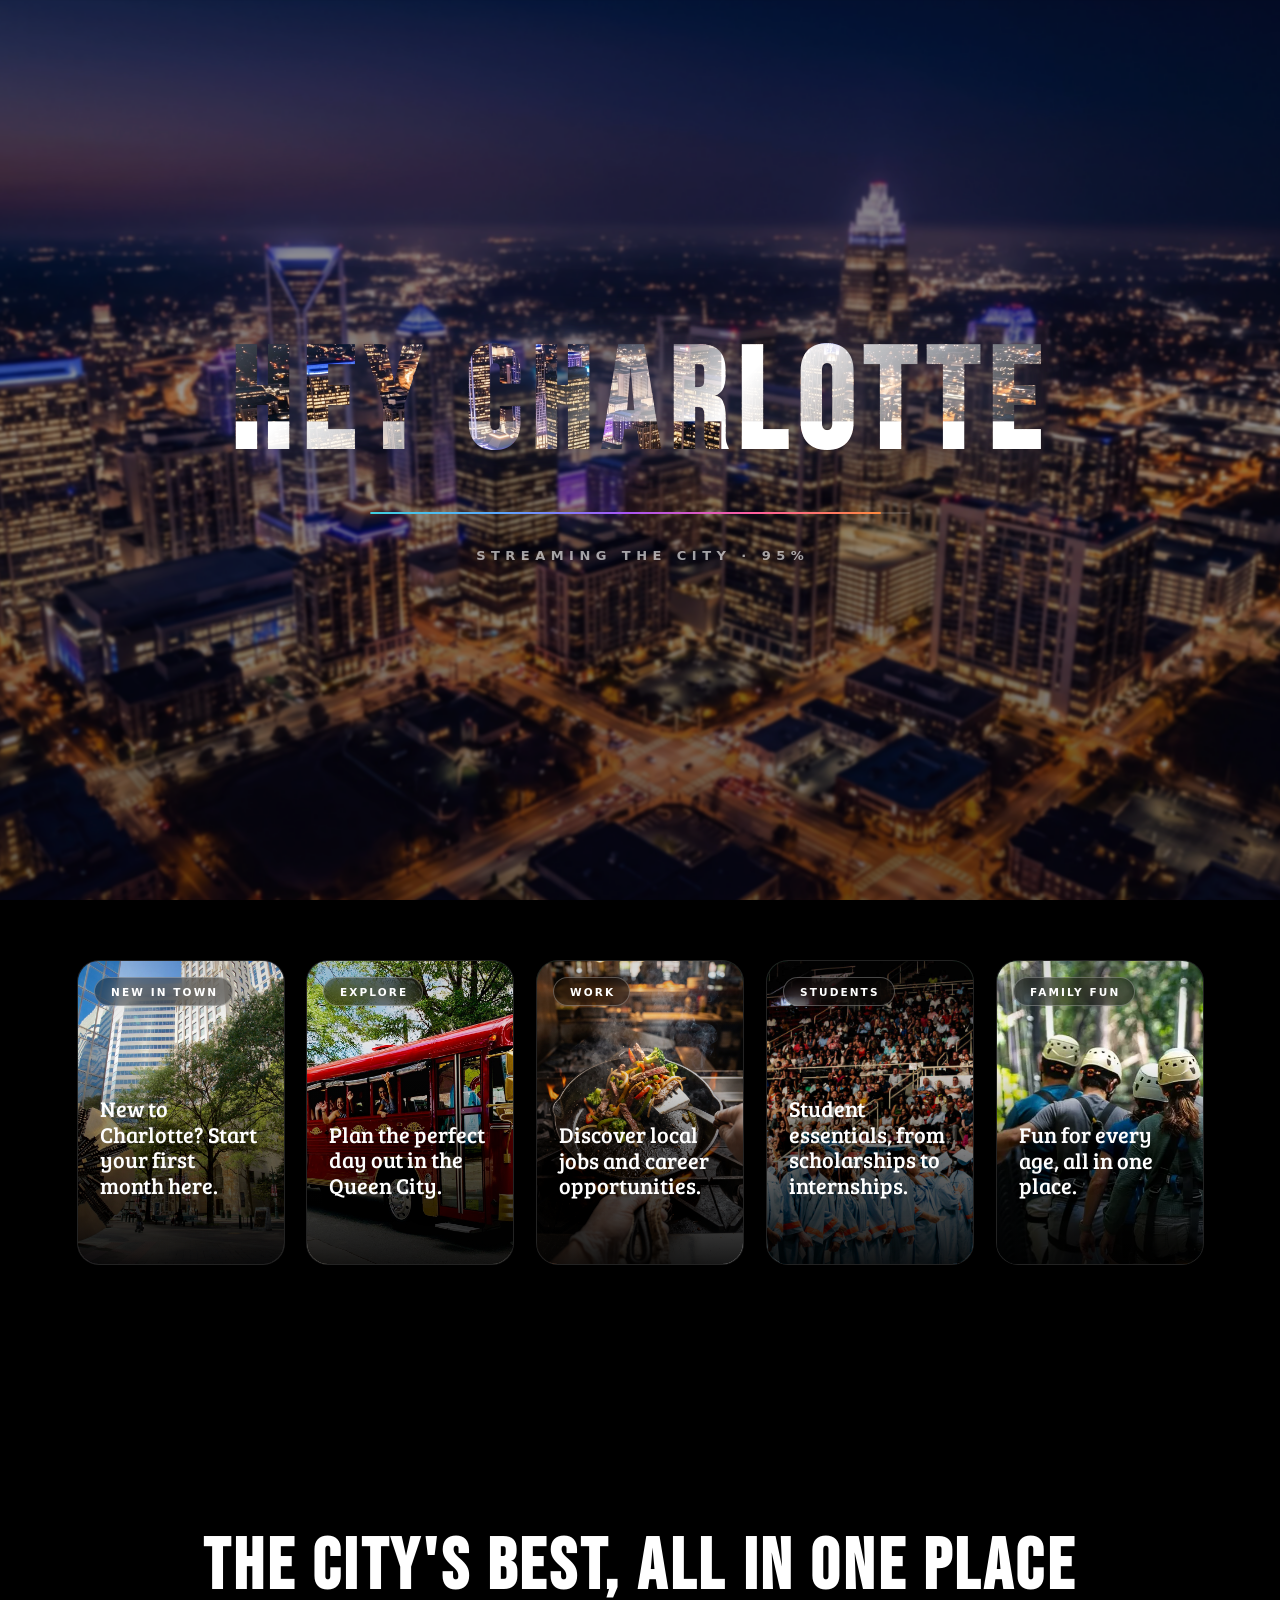
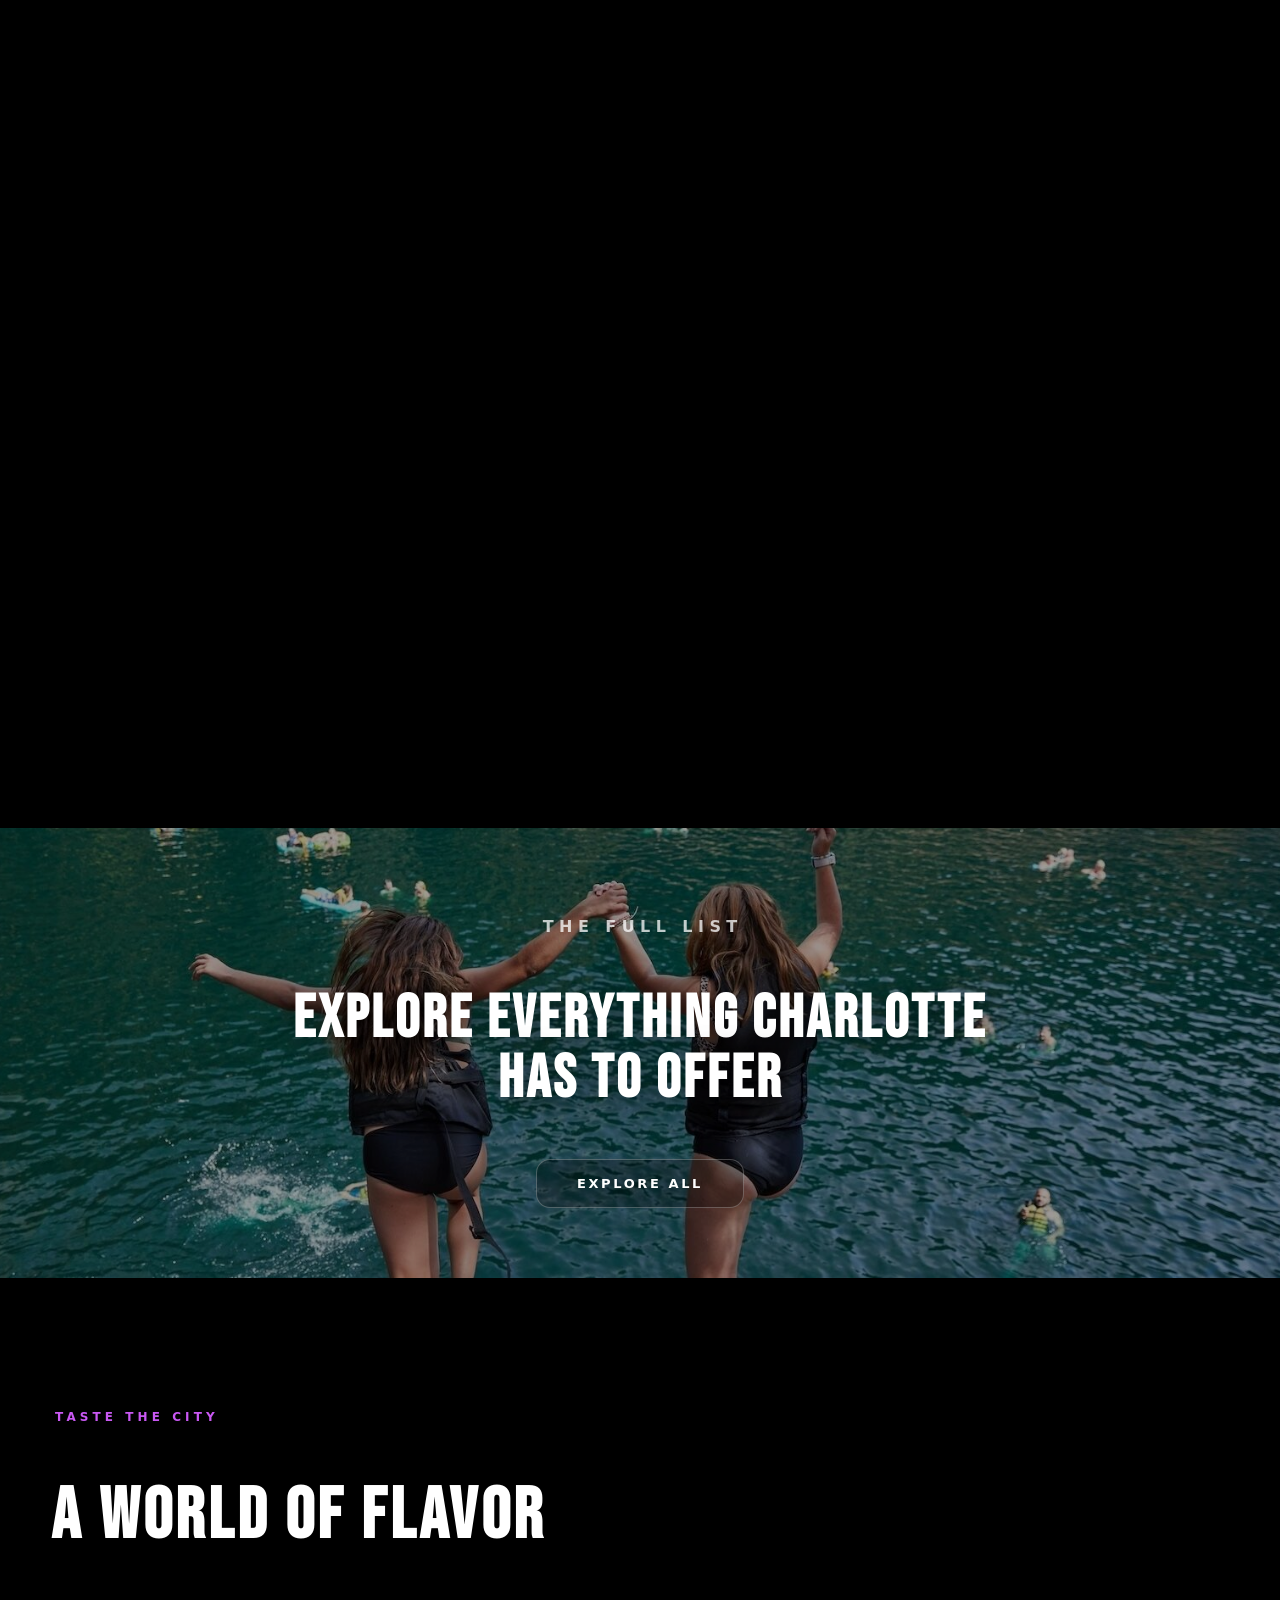
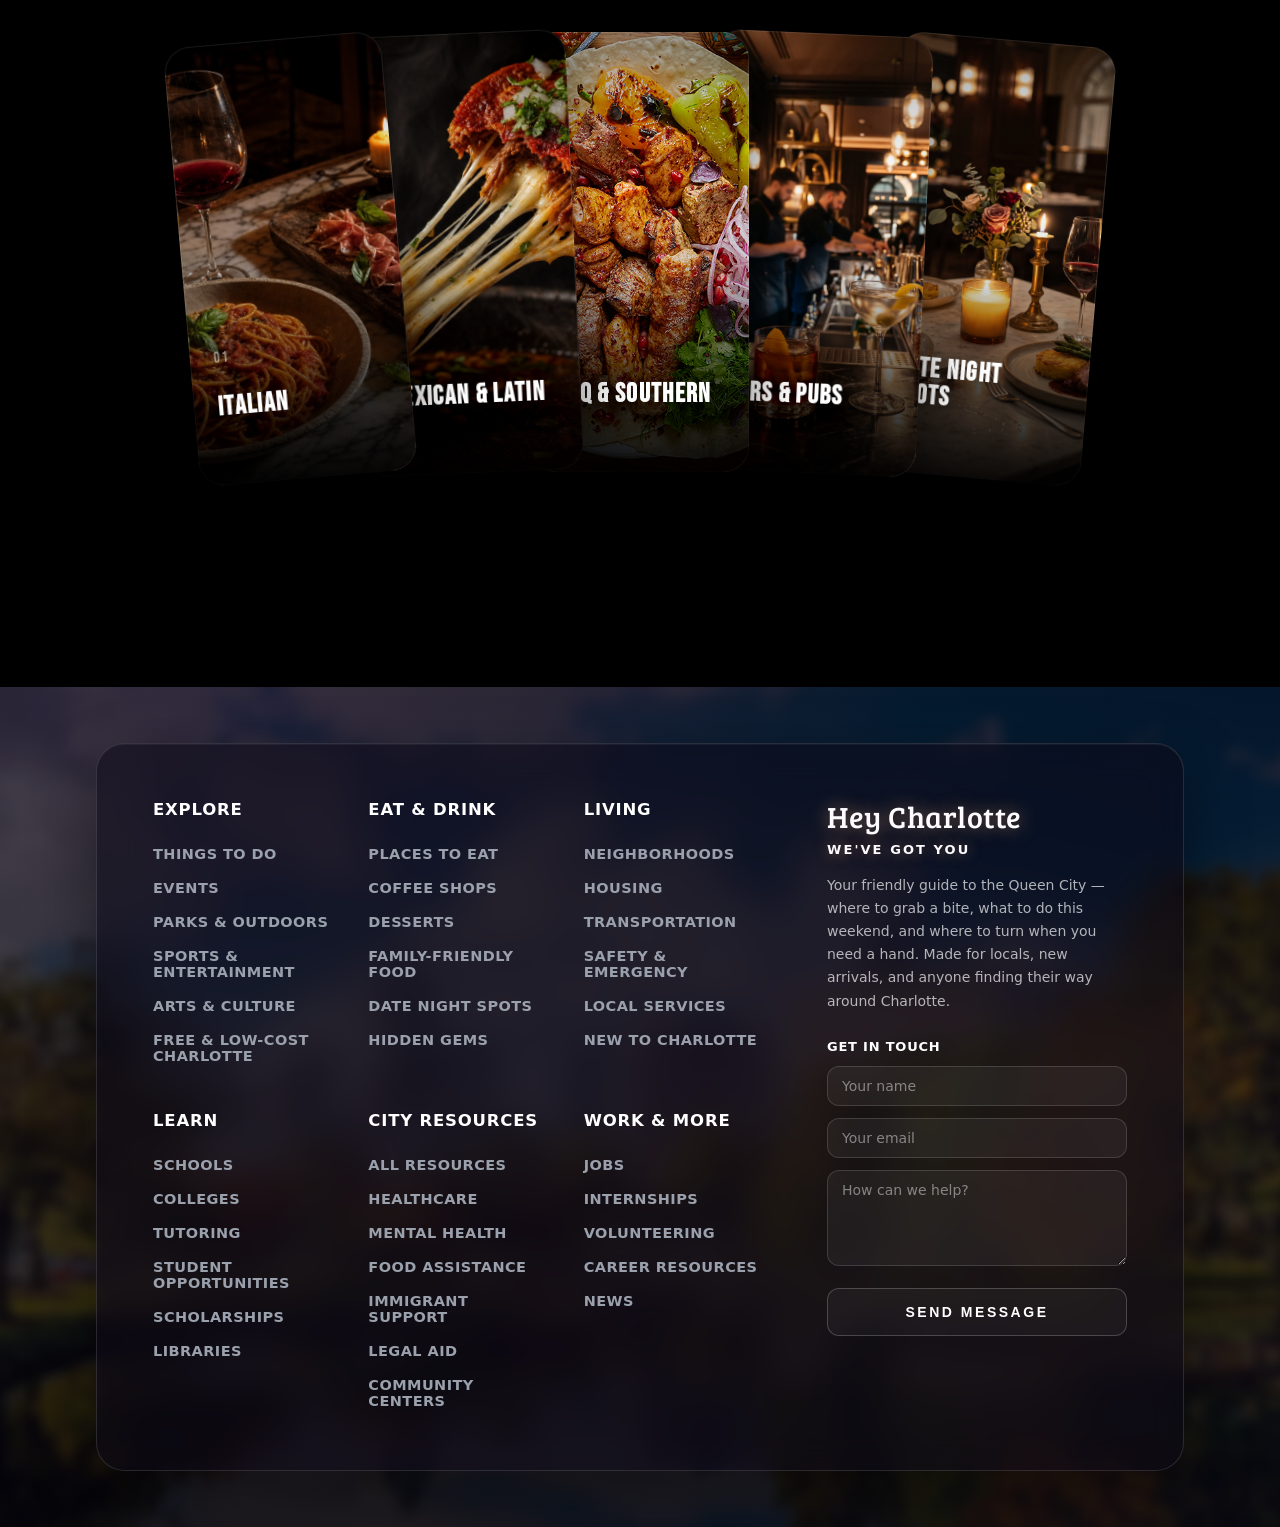
==== commit 9c51e7df: "Restore original loader" ====
--- a/index.html
+++ b/index.html
@@ -37,7 +37,7 @@
 
     <link rel="stylesheet" href="/assets/css/core/global.css">
     <link rel="preload" href="/assets/img/loader.jpg" as="image" fetchpriority="high">
-    <link rel="stylesheet" href="/assets/css/loader.css?v=5">
+    <link rel="stylesheet" href="/assets/css/loader.css?v=3">
     <link rel="stylesheet" href="/assets/css/index.css">
     <link rel="stylesheet" href="/assets/css/things.css">
     <link rel="stylesheet" href="/assets/css/home.css">
@@ -52,6 +52,7 @@
 
 <div class="site-loader" id="siteLoader" style="--loader-img:url('/assets/img/loader.jpg')">
     <div class="loader-bg" aria-hidden="true"></div>
+    <div class="loader-veil" aria-hidden="true"></div>
     <div class="loader-title">Hey Charlotte</div>
     <div class="loader-bar"><span id="loaderBarFill"></span></div>
     <div class="loader-status">Streaming the city &middot; <span id="loaderPct">0</span>%</div>
--- a/assets/css/loader.css
+++ b/assets/css/loader.css
@@ -41,6 +41,30 @@
     position:absolute;
     inset:0;
     background:linear-gradient(180deg, rgba(8,4,15,.5) 0%, rgba(8,4,15,.28) 45%, rgba(8,4,15,.55) 100%);
+}
+
+.loader-veil{
+    position:absolute;
+    inset:0;
+    z-index:1;
+    pointer-events:none;
+    overflow:hidden;
+}
+
+.loader-veil::before{
+    content:"";
+    position:absolute;
+    top:0;
+    left:0;
+    width:300%;
+    height:300%;
+    background-image:linear-gradient(135deg,
+    rgba(8,4,15,0) 0%,
+    rgba(8,4,15,0) 38%,
+    #08040f 58%,
+    #08040f 100%);
+    transform:translate3d(calc((var(--p) - 1) * 66.6667%), calc((var(--p) - 1) * 66.6667%), 0);
+    will-change:transform;
 }
 
 .loader-title{
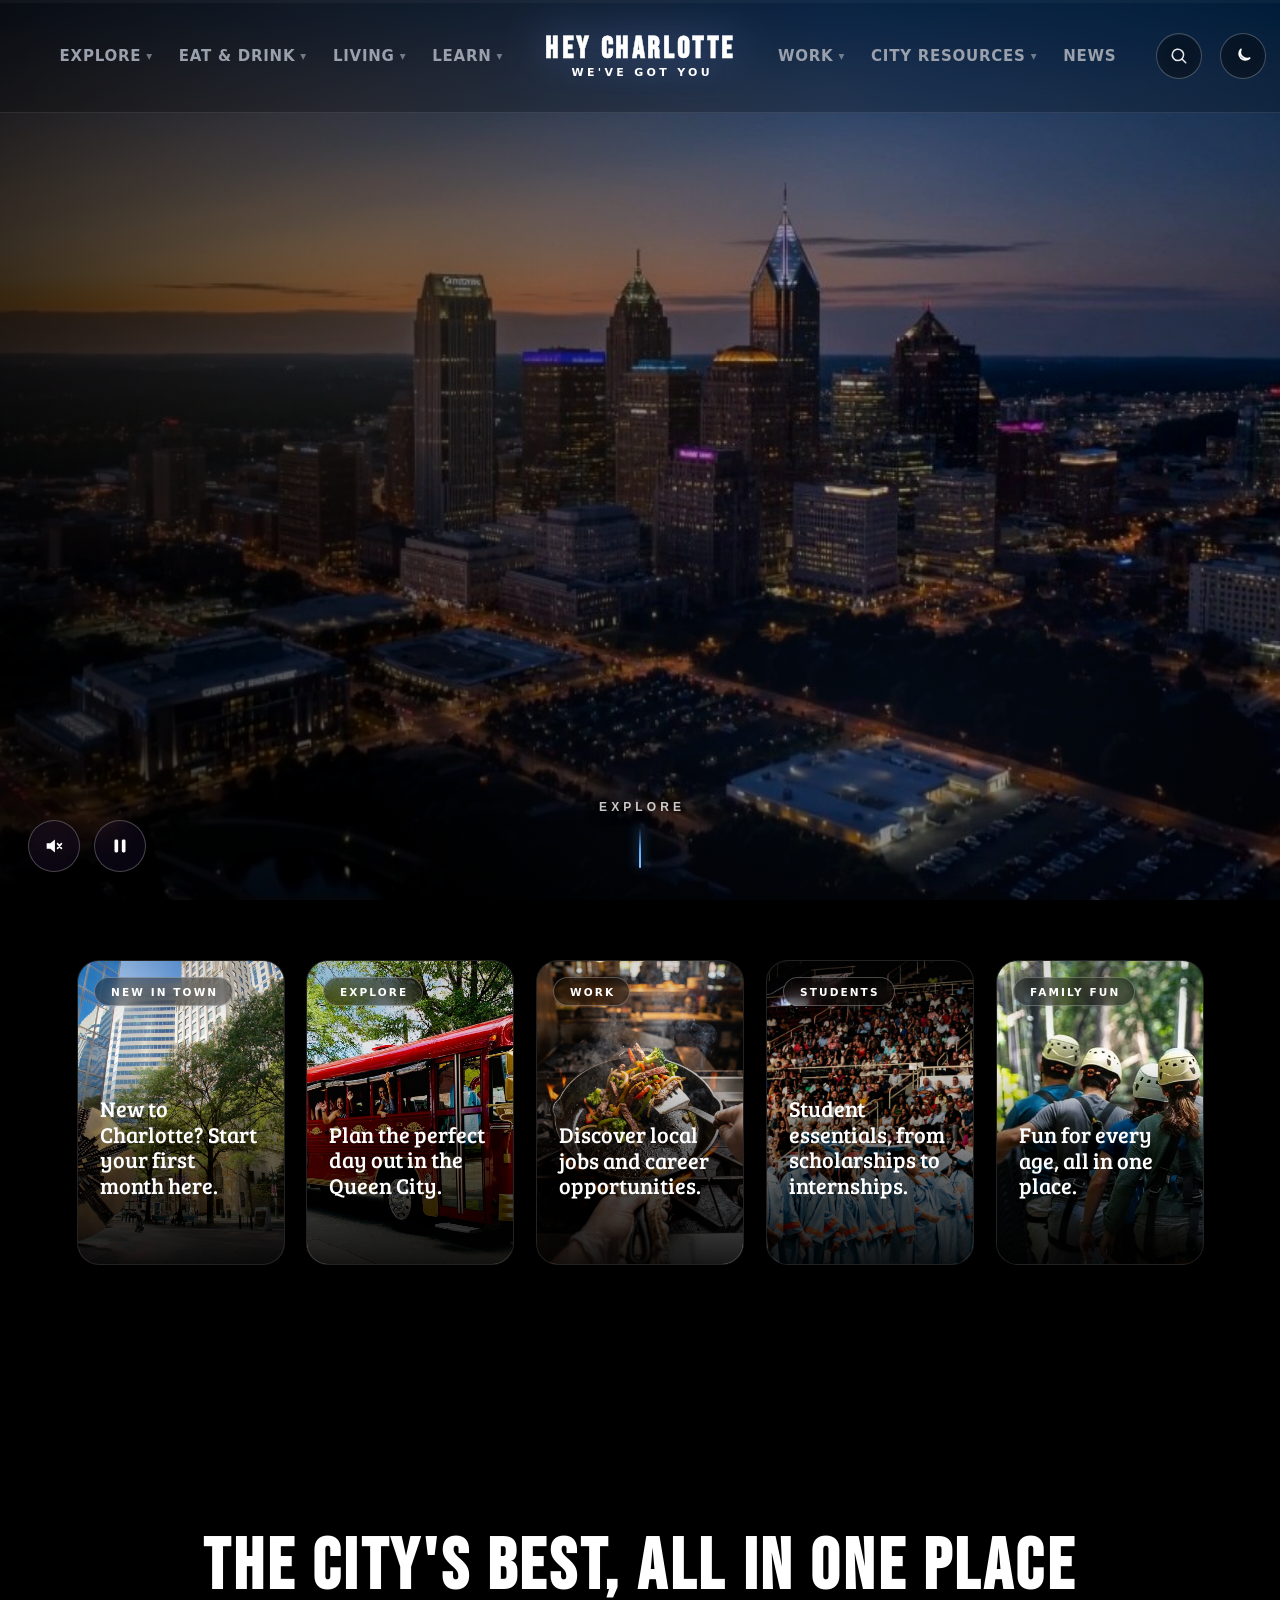
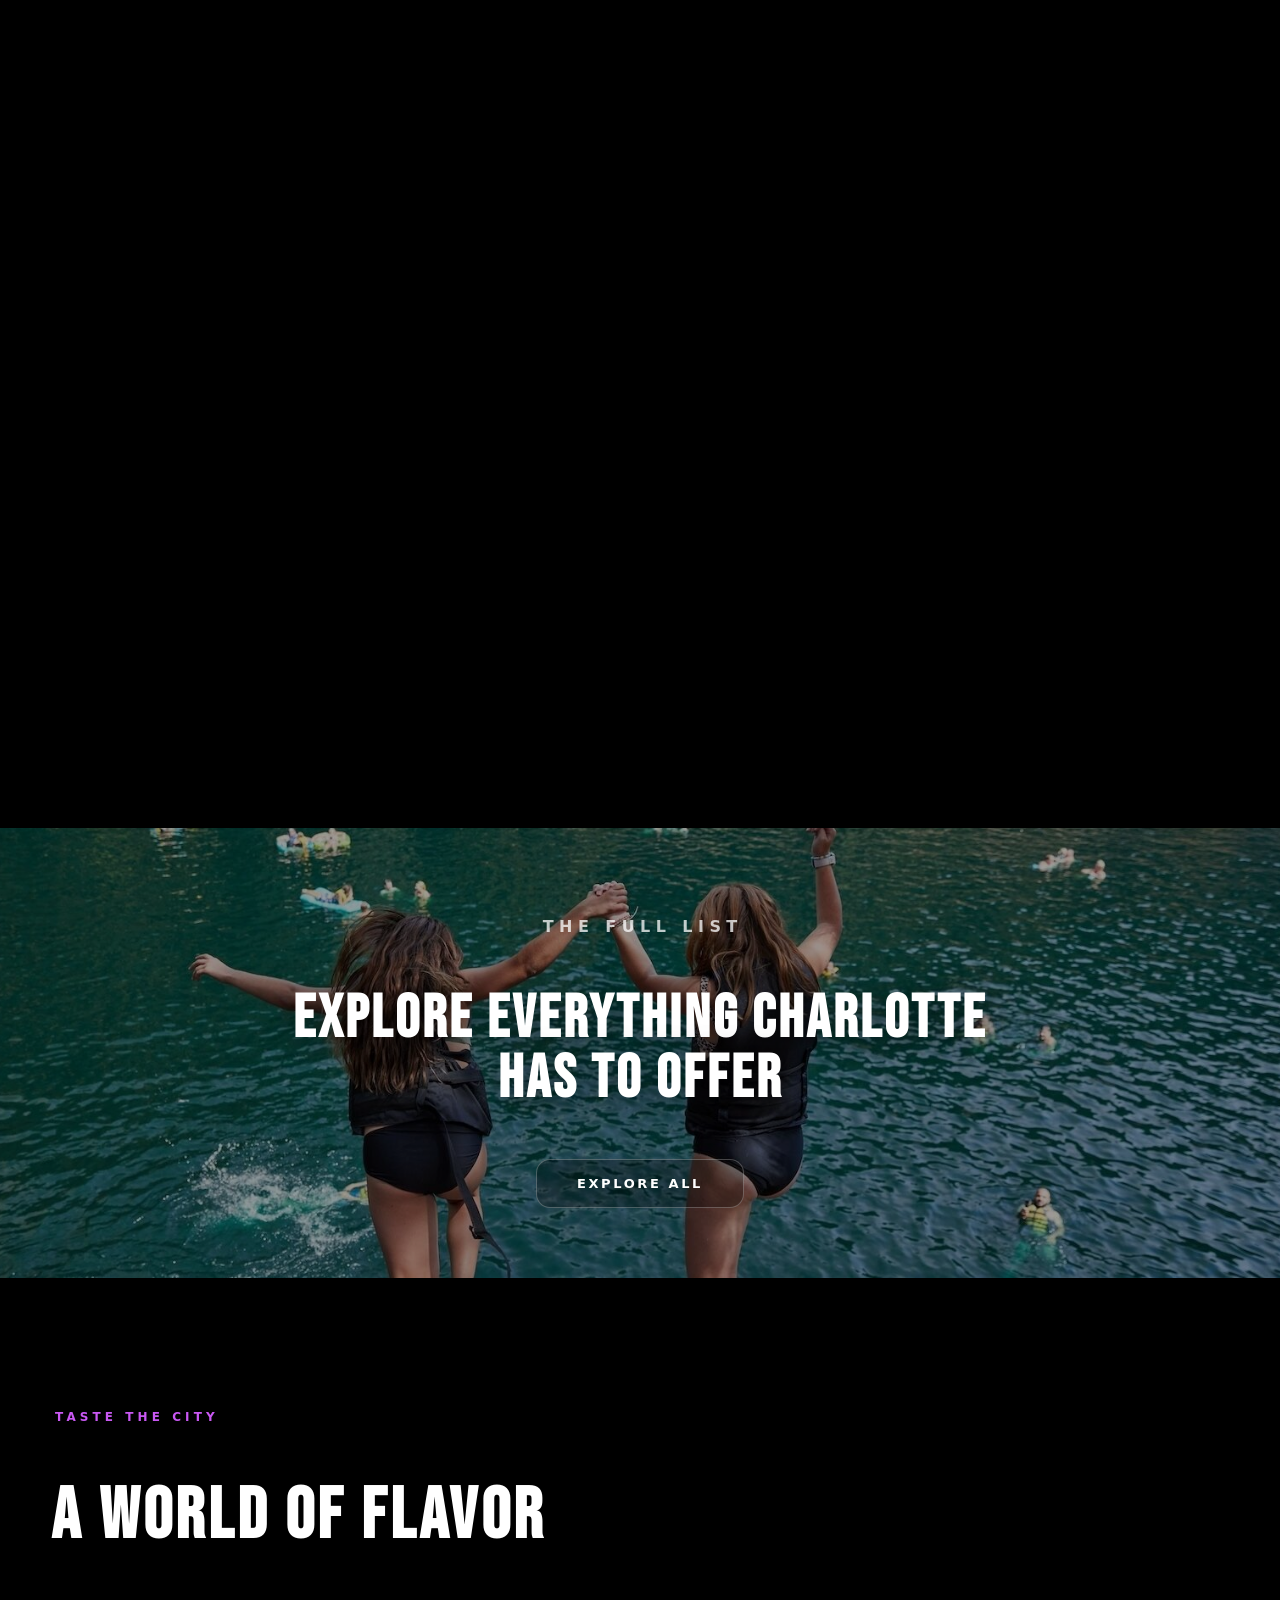
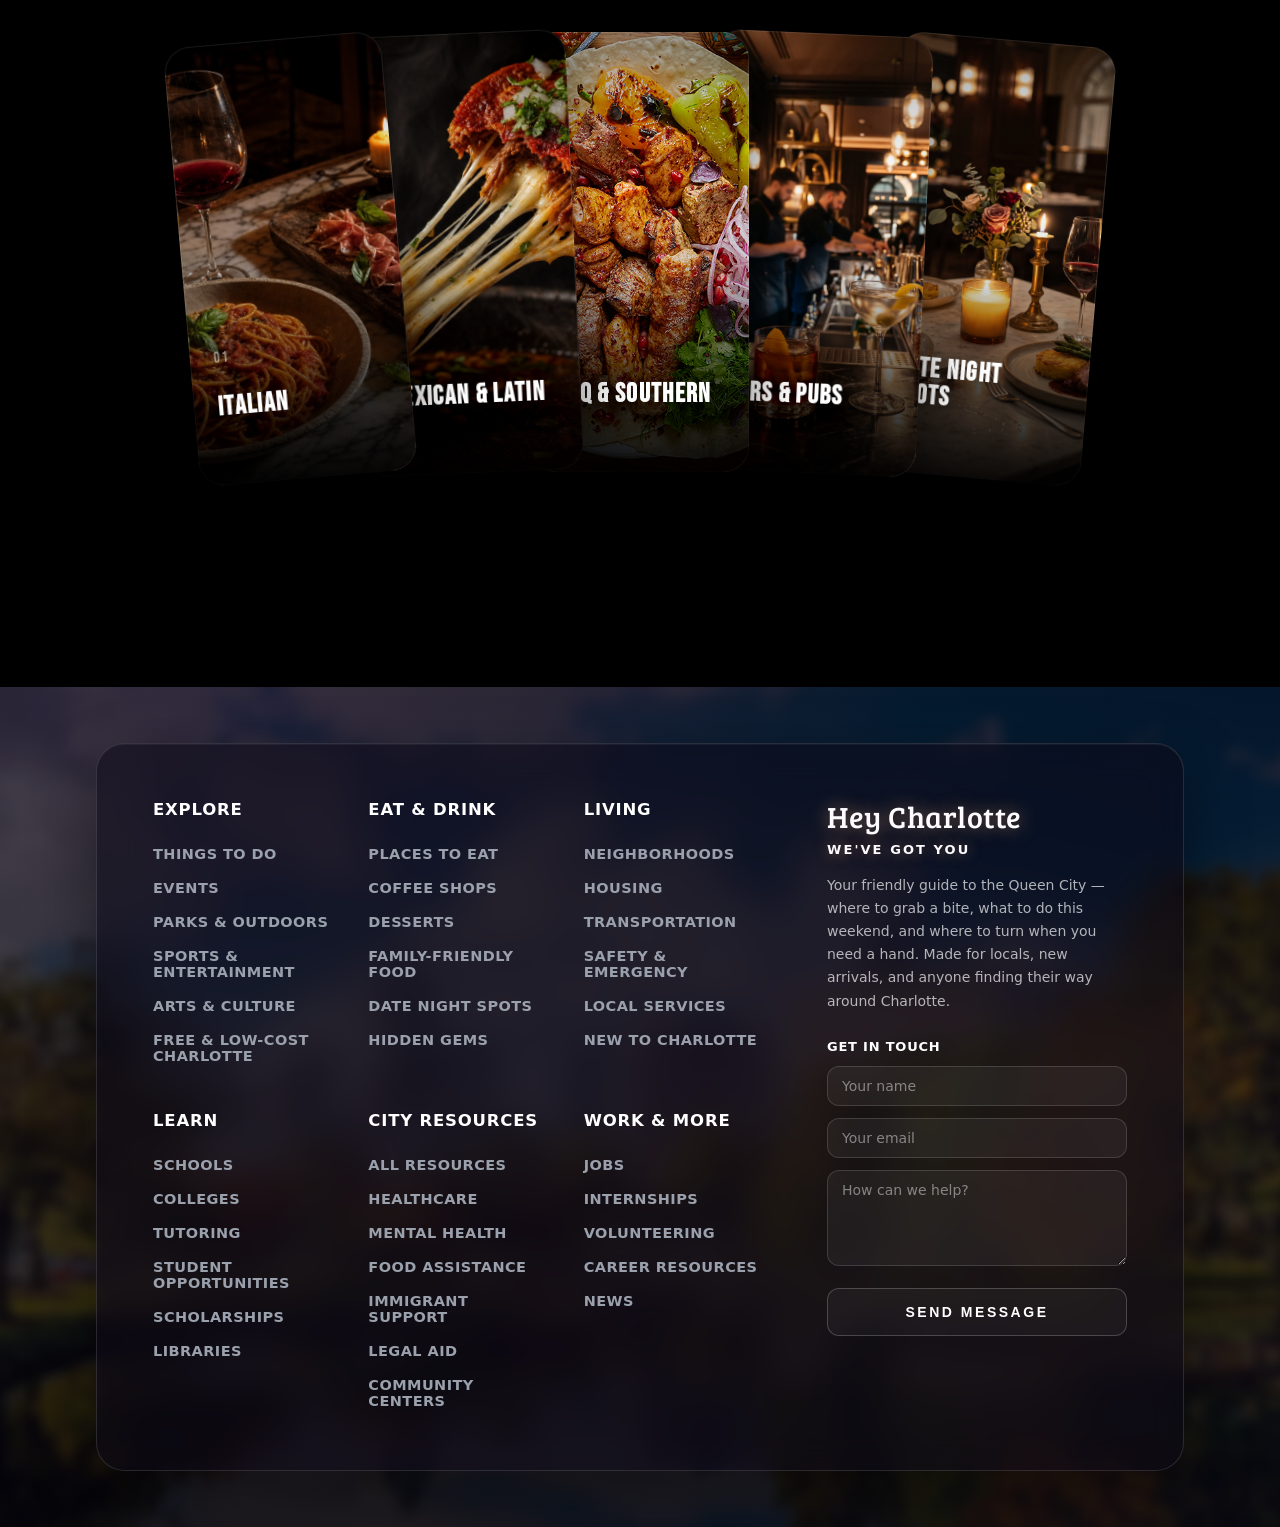
==== commit 370a21c3: "Restore first loader" ====
--- a/index.html
+++ b/index.html
@@ -36,8 +36,7 @@
     <link href="https://fonts.googleapis.com/css2?family=Archivo+Black&display=swap" rel="stylesheet">
 
     <link rel="stylesheet" href="/assets/css/core/global.css">
-    <link rel="preload" href="/assets/img/loader.jpg" as="image" fetchpriority="high">
-    <link rel="stylesheet" href="/assets/css/loader.css?v=3">
+    <link rel="stylesheet" href="/assets/css/loader.css?v=2">
     <link rel="stylesheet" href="/assets/css/index.css">
     <link rel="stylesheet" href="/assets/css/things.css">
     <link rel="stylesheet" href="/assets/css/home.css">
@@ -50,14 +49,14 @@
 
 <body>
 
-<div class="site-loader" id="siteLoader" style="--loader-img:url('/assets/img/loader.jpg')">
+<div class="site-loader" id="siteLoader" style="--loader-img:url('/assets/img/loader.png')">
     <div class="loader-bg" aria-hidden="true"></div>
     <div class="loader-veil" aria-hidden="true"></div>
     <div class="loader-title">Hey Charlotte</div>
     <div class="loader-bar"><span id="loaderBarFill"></span></div>
     <div class="loader-status">Streaming the city &middot; <span id="loaderPct">0</span>%</div>
 </div>
-<script src="/assets/js/loader.js?v=4"></script>
+<script src="/assets/js/loader.js?v=2"></script>
 
 <div class="scroll-progress" aria-hidden="true"><span class="scroll-progress__bar" id="scrollProgressBar"></span></div>
 
--- a/assets/css/loader.css
+++ b/assets/css/loader.css
@@ -33,7 +33,7 @@
     opacity:calc(var(--p) * 0.9);
     filter:blur(calc((1 - var(--p)) * 26px)) saturate(calc(0.7 + var(--p) * 0.4));
     transform:scale(calc(1.1 - var(--p) * 0.1));
-    will-change:opacity, filter, transform;
+    transition:opacity .45s ease, filter .45s ease, transform .45s ease;
 }
 
 .loader-bg::after{
@@ -48,23 +48,14 @@
     inset:0;
     z-index:1;
     pointer-events:none;
-    overflow:hidden;
-}
-
-.loader-veil::before{
-    content:"";
-    position:absolute;
-    top:0;
-    left:0;
-    width:300%;
-    height:300%;
     background-image:linear-gradient(135deg,
     rgba(8,4,15,0) 0%,
     rgba(8,4,15,0) 38%,
     #08040f 58%,
     #08040f 100%);
-    transform:translate3d(calc((var(--p) - 1) * 66.6667%), calc((var(--p) - 1) * 66.6667%), 0);
-    will-change:transform;
+    background-size:300% 300%;
+    background-position:calc(var(--p) * -100% + 100%) calc(var(--p) * -100% + 100%);
+    transition:background-position .45s ease;
 }
 
 .loader-title{
@@ -114,12 +105,10 @@
 .loader-bar span{
     display:block;
     height:100%;
-    width:100%;
+    width:0;
     border-radius:inherit;
     background:linear-gradient(90deg, #3fd0e0, #5aa9ff, #a855f7, #ff5f9e, #ff8a3d);
-    transform:scaleX(0);
-    transform-origin:left center;
-    will-change:transform;
+    transition:width .25s ease;
 }
 
 .loader-status{
@@ -137,4 +126,7 @@
 
 @media (prefers-reduced-motion: reduce){
     .loader-title{ animation:none; background-position:50% 50%, center; }
+    .loader-bar span{ transition:none; }
+    .loader-bg{ transition:none; }
+    .loader-veil{ transition:none; }
 }
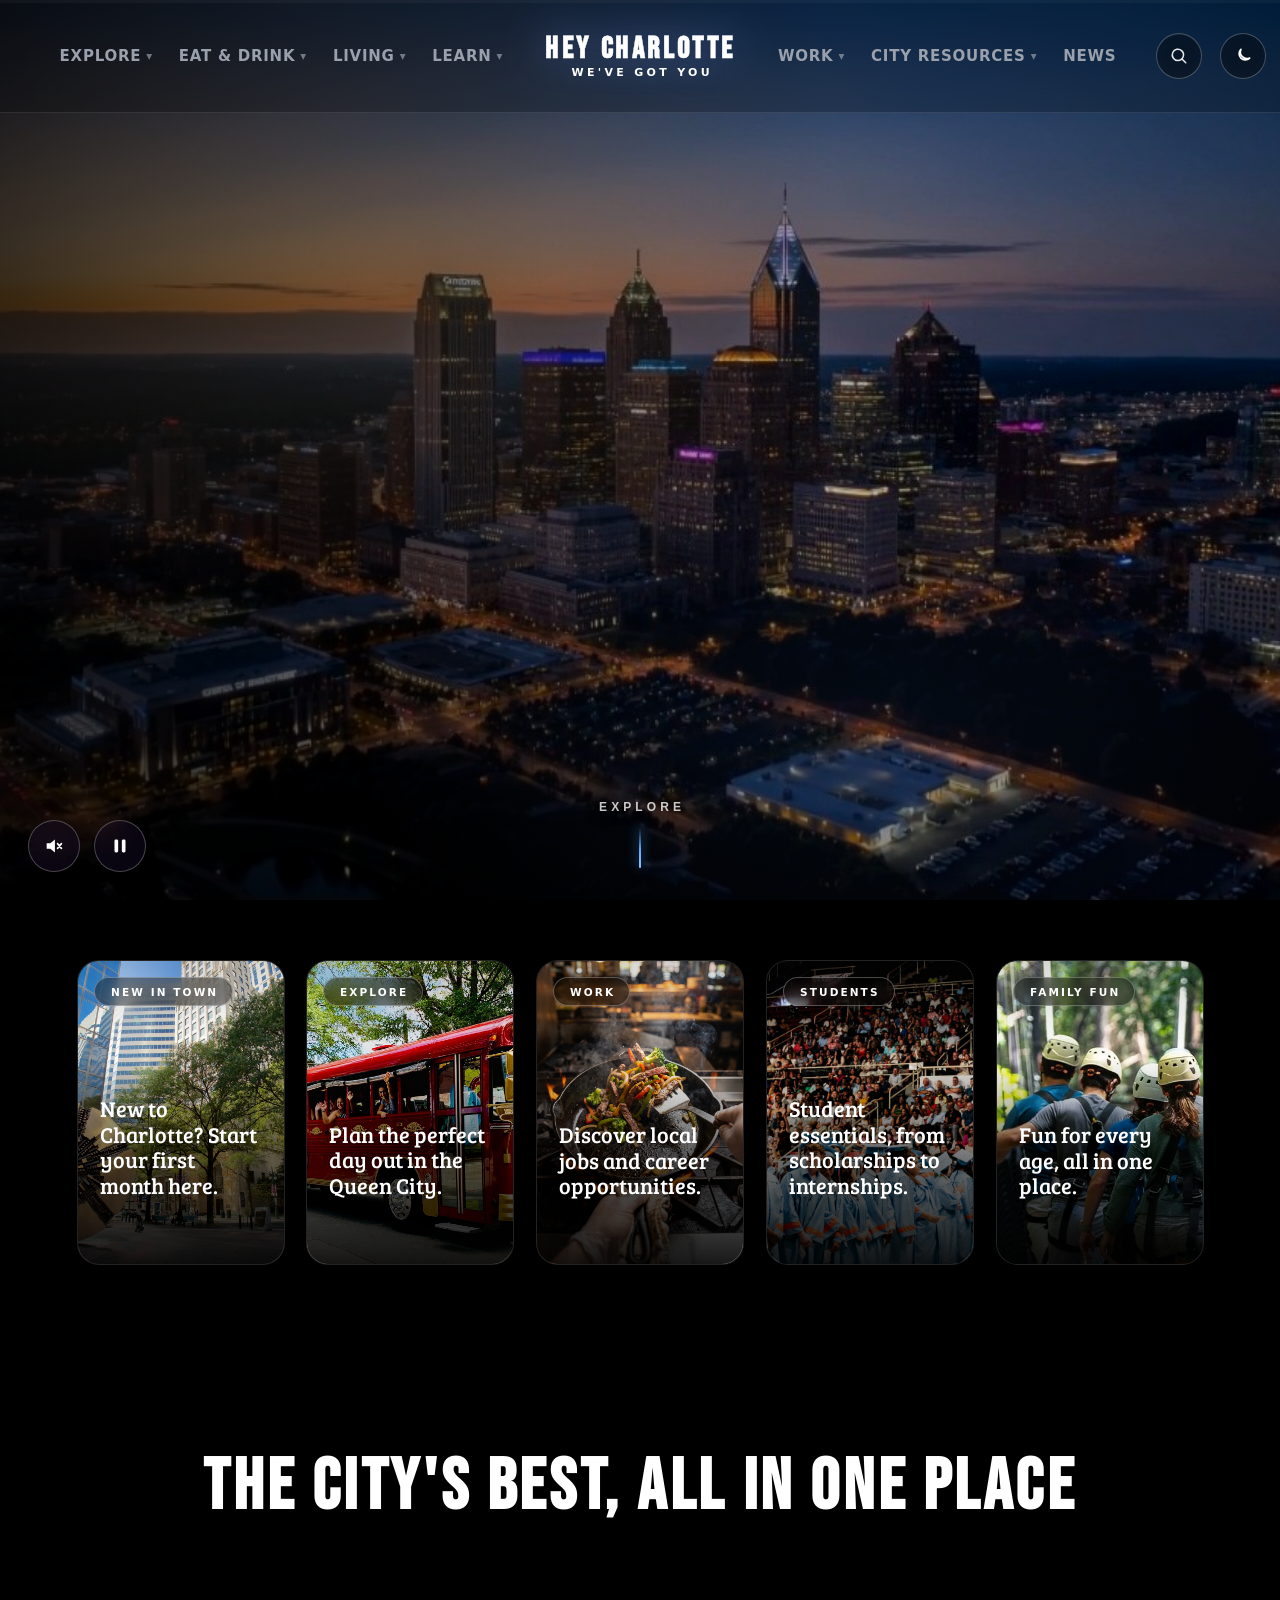
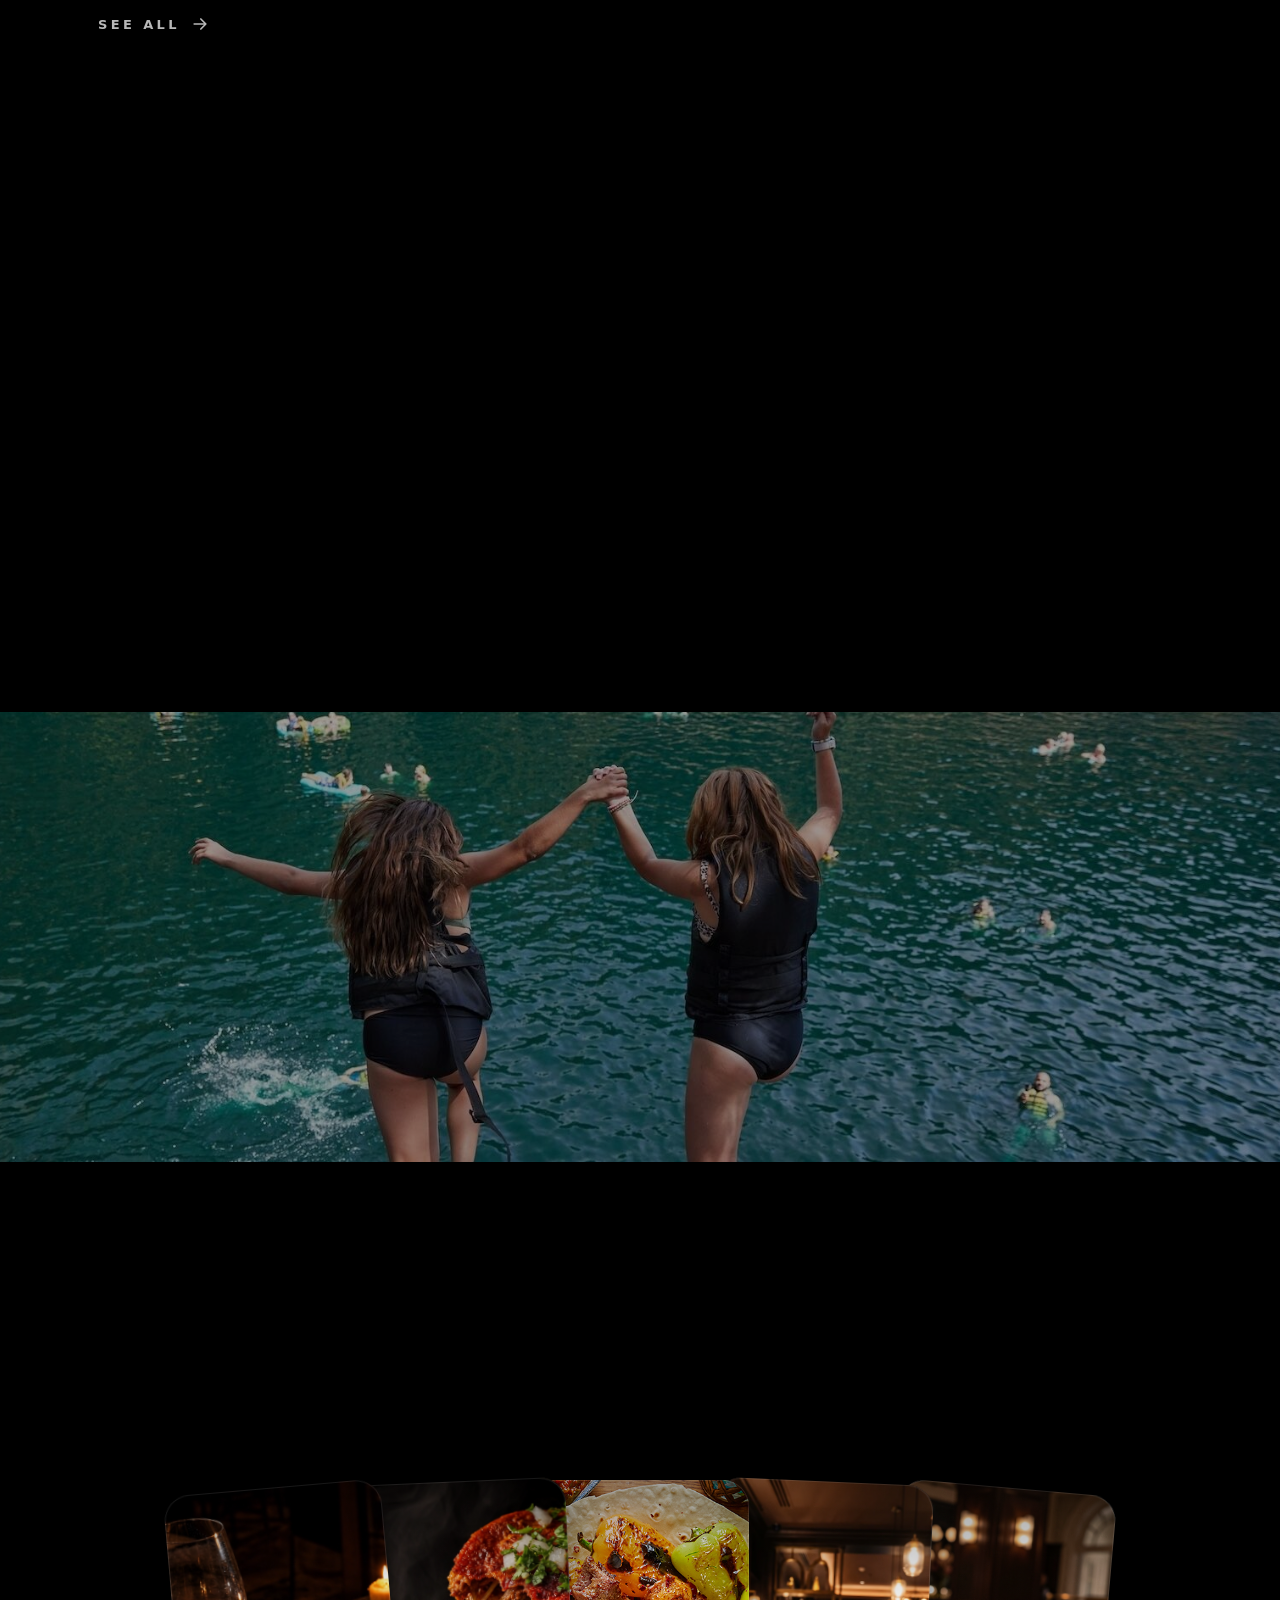
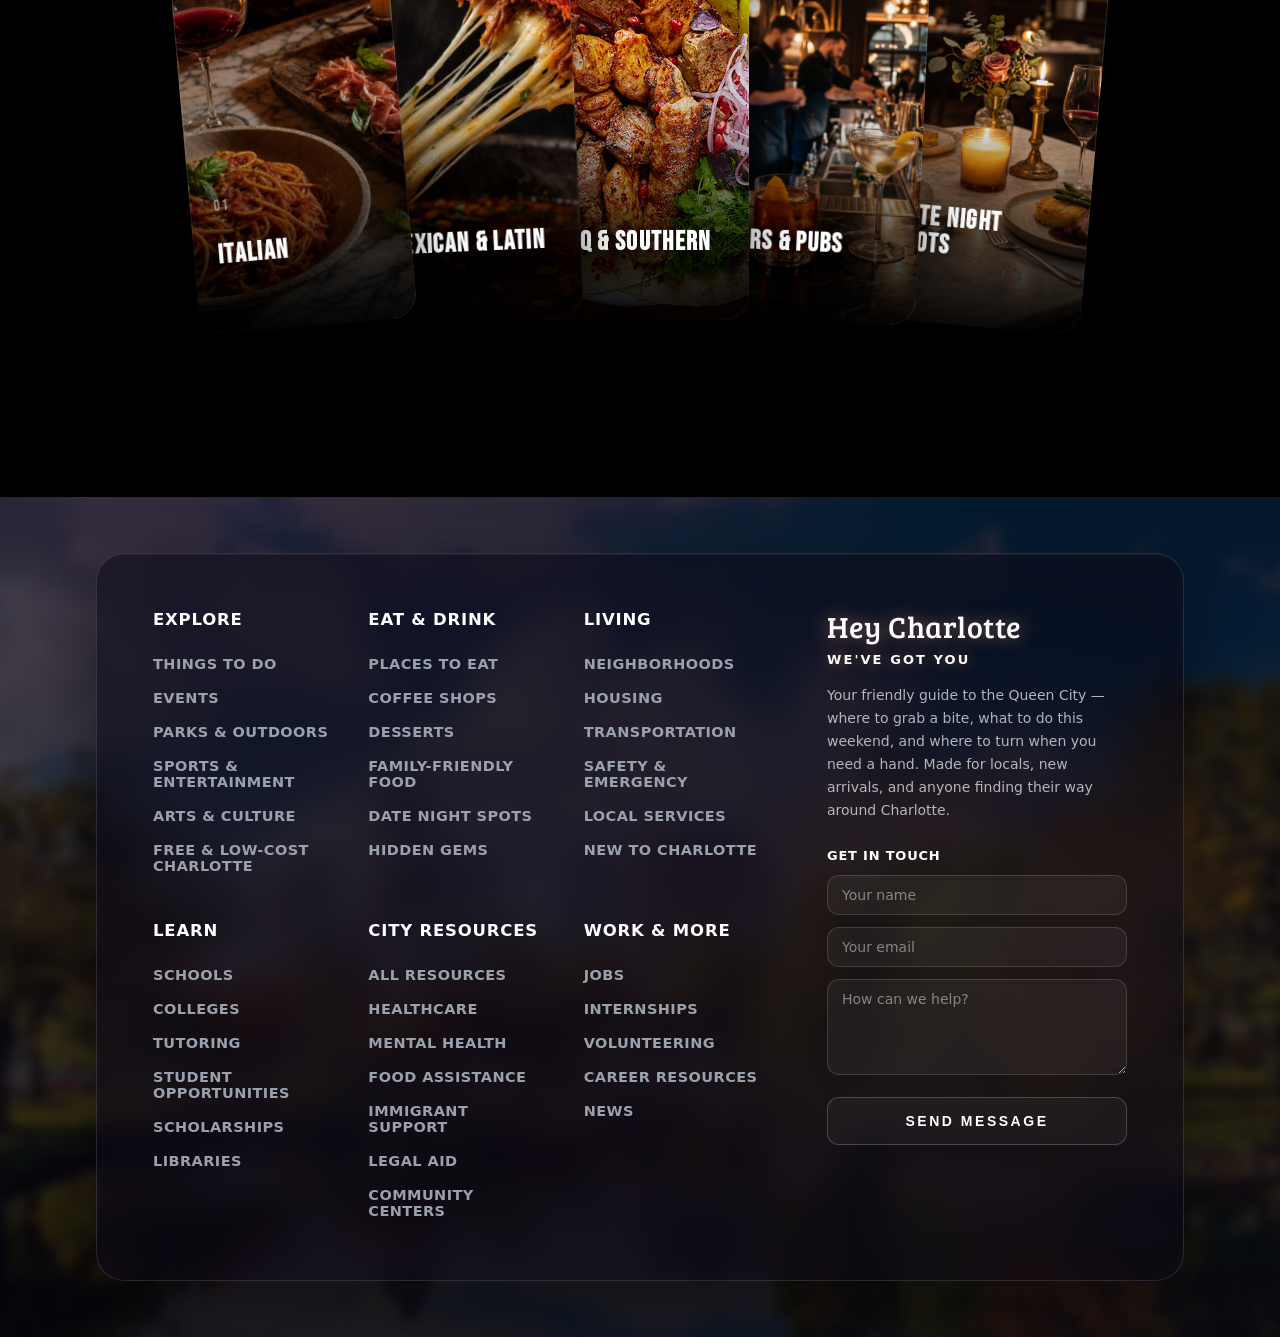
==== commit 529c9c8a: "Tighten homepage section spacing" ====
--- a/index.html
+++ b/index.html
@@ -40,7 +40,7 @@
     <link rel="stylesheet" href="/assets/css/index.css">
     <link rel="stylesheet" href="/assets/css/things.css">
     <link rel="stylesheet" href="/assets/css/home.css">
-    <link rel="stylesheet" href="/assets/css/cuisines.css?v=3">
+    <link rel="stylesheet" href="/assets/css/cuisines.css?v=4">
     <link rel="stylesheet" href="/assets/css/explore-cta.css">
     <link rel="stylesheet" href="/assets/css/nav.css">
     <link rel="stylesheet" href="/assets/css/footer.css">
--- a/assets/css/things.css
+++ b/assets/css/things.css
@@ -1,7 +1,7 @@
 .things{
     position:relative;
     background:#000000;
-    padding:110px 0 120px;
+    padding:70px 0 84px;
     overflow:hidden;
     color:#fff;
 }
@@ -235,7 +235,7 @@
 }
 
 @media (max-width: 980px){
-    .things{ padding:80px 0 90px; }
+    .things{ padding:56px 0 63px; }
     .things-inner{ width:min(92%, 1280px); }
     .things-grid{
         grid-template-columns:1fr 1fr;
--- a/assets/css/home.css
+++ b/assets/css/home.css
@@ -518,7 +518,7 @@
 .services{
     position:relative;
     background:#000000;
-    padding:60px 0 100px;
+    padding:60px 0 60px;
     overflow:hidden;
     color:#fff;
 }
@@ -686,7 +686,7 @@
 }
 
 @media (max-width: 720px){
-    .services{ padding:44px 0 70px; }
+    .services{ padding:44px 0 44px; }
     .services-grid{ grid-template-columns:1fr 1fr; gap:16px; }
     .service-card{ aspect-ratio:3/4; }
     .service-card:nth-child(5){ display:block; }
--- a/assets/css/cuisines.css
+++ b/assets/css/cuisines.css
@@ -1,7 +1,7 @@
 .cuisines{
     position:relative;
     background:#000000;
-    padding:120px 0 130px;
+    padding:84px 0 92px;
     overflow:hidden;
     color:#fff;
 }
@@ -12,7 +12,7 @@
 }
 
 .cuisines-head{
-    margin-bottom:60px;
+    margin-bottom:44px;
 }
 
 .cuisines-eyebrow{
@@ -245,7 +245,7 @@
 }
 
 @media (max-width: 920px){
-    .cuisines{ padding:84px 0 92px; }
+    .cuisines{ padding:60px 0 64px; }
     .cuisines-stack{
         flex-wrap:wrap;
         gap:16px;
